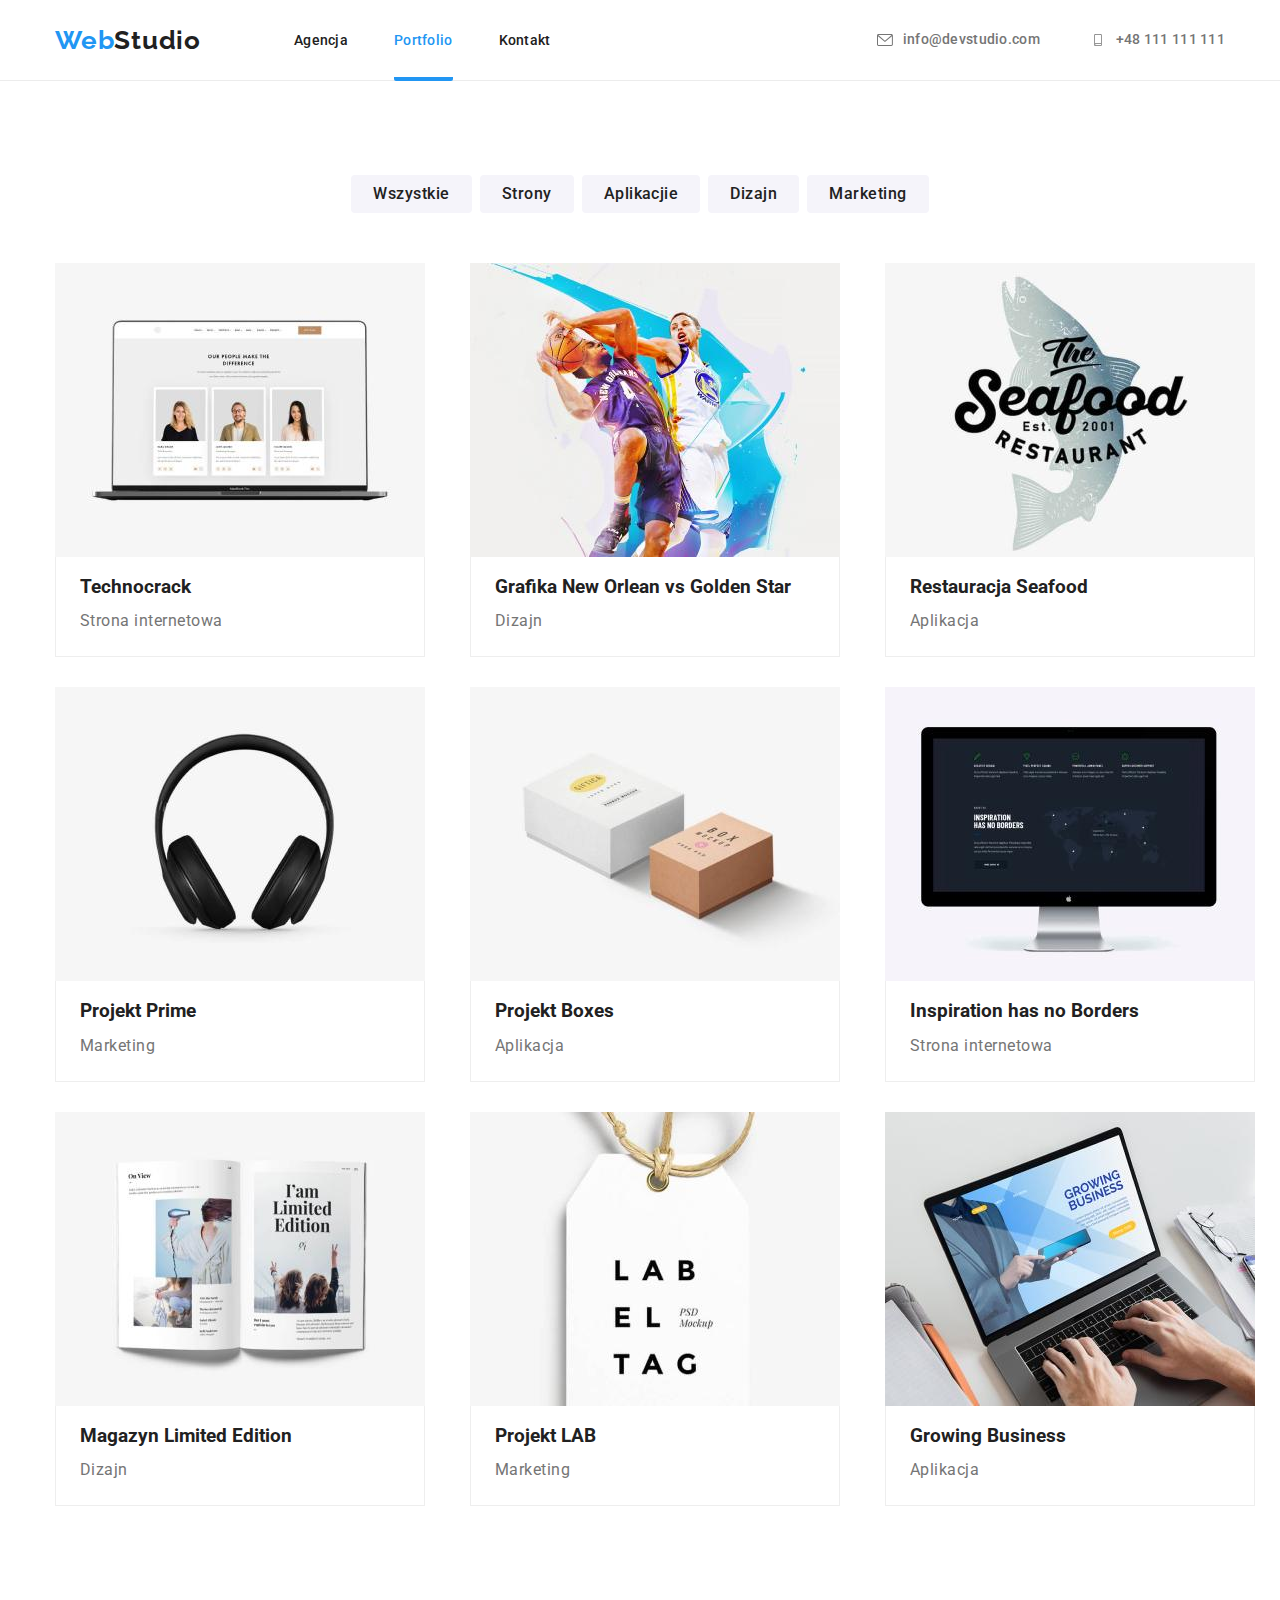
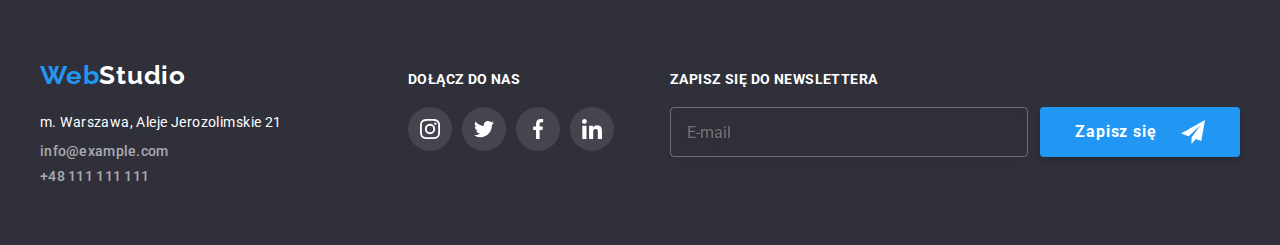
==== portfolio.html @ 6f12c28d "upload" ====
<!DOCTYPE html>
<html lang="pl">
  <head>
    <meta charset="UTF-8" />
    <meta http-equiv="X-UA-Compatible" content="IE=edge" />
    <meta name="viewport" content="width=device-width, initial-scale=1.0" />
    <link
      rel="stylesheet"
      href="https://cdnjs.cloudflare.com/ajax/libs/modern-normalize/1.0.0/modern-normalize.min.css"
    />
    <!-- <link rel="stylesheet" href="css/styles.css" /> -->
    <link rel="stylesheet" href="css/main.min.css" />
    <link rel="preconnect" href="https://fonts.googleapis.com" />
    <link rel="preconnect" href="https://fonts.gstatic.com" crossorigin />
    <link
      href="https://fonts.googleapis.com/css2?family=Raleway:wght@700&family=Roboto:wght@400;500;700;900&display=swap"
      rel="stylesheet"
    />

    <title>Porfolio</title>
  </head>
  <body>
    <header class="body-header">
      <div class="container">
        <nav class="menu-nav">
          <a class="blue-logo logo" href="index.html"
            >Web<span class="black-logo logo">Studio</span></a
          >
          <ul class="menu-nav__list list list">
            <li class="menu-nav__list-item">
              <a class="menu-nav__list-link" href="index.html">Agencja</a>
            </li>
            <li class="menu-nav__list-item">
              <a
                class="menu-nav__list-link menu-nav__list-link--active"
                href="portfolio.html"
                >Portfolio</a
              >
            </li>
            <li class="menu-nav__list-item">
              <a class="menu-nav__list-link" href="#">Kontakt</a>
            </li>
          </ul>
        </nav>
        <ul class="menu-nav__contact-list list">
          <li>
            <a
              class="menu-nav__contact-list-element"
              href="mailto:info@devstudio.com"
            >
              <svg class="menu-nav__contact-list-icon" width="16" height="12">
                <use href="./images/icons.svg#icon-envelope"></use>
              </svg>
              info@devstudio.com</a
            >
          </li>
          <li>
            <a class="menu-nav__contact-list-element" href="tel:+48111111111"
              ><svg class="menu-nav__contact-list-icon" width="16" height="12">
                <use href="./images/icons.svg#icon-smartphone"></use></svg
              >+48 111 111 111</a
            >
          </li>
        </ul>
      </div>
    </header>
    <main>
      <section class="portfolio-nav section">
        <div class="container">
          <ul class="portfolio-nav__list list">
            <li class="portfolio-nav__list-item">
              <button class="portfolio-nav__list-button" type="button">
                Wszystkie
              </button>
            </li>
            <li class="portfolio-nav__list-item">
              <button class="portfolio-nav__list-button" type="button">
                Strony
              </button>
            </li>
            <li class="portfolio-nav__list-item">
              <button class="portfolio-nav__list-button" type="button">
                Aplikacjie
              </button>
            </li>
            <li class="portfolio-nav__list-item">
              <button class="portfolio-nav__list-button" type="button">
                Dizajn
              </button>
            </li>
            <li class="portfolio-nav__list-item">
              <button class="portfolio-nav__list-button" type="button">
                Marketing
              </button>
            </li>
          </ul>
        </div>
      </section>
      <div class="container">
        <section class="portfolio-job section">
          <ul class="portfolio-job-list list">
            <li class="portfolio-job-list__item">
              <figure>
                <div class="portfolio-job-overlay-box">
                  <img
                    class="portfolio-job-list__img"
                    src="images/technocrack.jpg"
                    alt="strona internetowa"
                    width="370"
                    height="294"
                  />
                  <div class="portfolio-job-overlay">
                    <p class="portfolio-job-overlay-description">
                      Technocrack jest popularną platformą wykorzystywaną do
                      rozpowszechniania koronawirusa. Firmy wykorzystują tę
                      platformę do celów szpiegowskich i ataków na
                      niezabezpieczone serwery konkurencji
                    </p>
                  </div>
                </div>
                <figcaption class="portfolio-job-img-description">
                  <h3 class="portfolio-job-list__header">Technocrack</h3>
                  <p class="portfolio-job-list__description">
                    Strona internetowa
                  </p>
                </figcaption>
              </figure>
            </li>
            <li class="portfolio-job-list__item">
              <figure>
                <div class="portfolio-job-overlay-box">
                  <img
                    class="portfolio-job-list__img"
                    src="images/nba.jpg"
                    alt="grafika koszykarzy"
                    width="370"
                    height="294"
                  />
                  <div class="portfolio-job-overlay">
                    <p class="portfolio-job-overlay-description">
                      Technocrack jest popularną platformą wykorzystywaną do
                      rozpowszechniania koronawirusa. Firmy wykorzystują tę
                      platformę do celów szpiegowskich i ataków na
                      niezabezpieczone serwery konkurencji
                    </p>
                  </div>
                </div>
                <figcaption class="portfolio-job-img-description">
                  <h3 class="portfolio-job-list__header">
                    Grafika New Orlean vs Golden Star
                  </h3>
                  <p class="portfolio-job-list__description">Dizajn</p>
                </figcaption>
              </figure>
            </li>
            <li class="portfolio-job-list__item">
              <figure>
                <div class="portfolio-job-overlay-box">
                  <img
                    class="portfolio-job-list__img"
                    src="images/seafood.jpg"
                    alt="logo restauracji"
                    width="370"
                    height="294"
                  />
                  <div class="portfolio-job-overlay">
                    <p class="portfolio-job-overlay-description">
                      Technocrack jest popularną platformą wykorzystywaną do
                      rozpowszechniania koronawirusa. Firmy wykorzystują tę
                      platformę do celów szpiegowskich i ataków na
                      niezabezpieczone serwery konkurencji
                    </p>
                  </div>
                </div>
                <figcaption class="portfolio-job-img-description">
                  <h3 class="portfolio-job-list__header">
                    Restauracja Seafood
                  </h3>
                  <p class="portfolio-job-list__description">Aplikacja</p>
                </figcaption>
              </figure>
            </li>
            <li class="portfolio-job-list__item">
              <figure>
                <div class="portfolio-job-overlay-box">
                  <img
                    class="portfolio-job-list__img"
                    src="images/headphones.jpg"
                    alt="zdjęcie słuchawek"
                    width="370"
                    height="294"
                  />
                  <div class="portfolio-job-overlay">
                    <p class="portfolio-job-overlay-description">
                      Technocrack jest popularną platformą wykorzystywaną do
                      rozpowszechniania koronawirusa. Firmy wykorzystują tę
                      platformę do celów szpiegowskich i ataków na
                      niezabezpieczone serwery konkurencji
                    </p>
                  </div>
                </div>
                <figcaption class="portfolio-job-img-description">
                  <h3 class="portfolio-job-list__header">Projekt Prime</h3>
                  <p class="portfolio-job-list__description">Marketing</p>
                </figcaption>
              </figure>
            </li>
            <li class="portfolio-job-list__item">
              <figure>
                <div class="portfolio-job-overlay-box">
                  <img
                    class="portfolio-job-list__img"
                    src="images/boxes.jpg"
                    alt="logo aplikacji z pudełkami"
                    width="370"
                    height="294"
                  />
                  <div class="portfolio-job-overlay">
                    <p class="portfolio-job-overlay-description">
                      LTechnocrack jest popularną platformą wykorzystywaną do
                      rozpowszechniania koronawirusa. Firmy wykorzystują tę
                      platformę do celów szpiegowskich i ataków na
                      niezabezpieczone serwery konkurencji
                    </p>
                  </div>
                </div>
                <figcaption class="portfolio-job-img-description">
                  <h3 class="portfolio-job-list__header">Projekt Boxes</h3>
                  <p class="portfolio-job-list__description">Aplikacja</p>
                </figcaption>
              </figure>
            </li>
            <li class="portfolio-job-list__item">
              <figure>
                <div class="portfolio-job-overlay-box">
                  <img
                    class="portfolio-job-list__img"
                    src="images/website.jpg"
                    alt="komputer ze stroną internetową"
                    width="370"
                    height="294"
                  />
                  <div class="portfolio-job-overlay">
                    <p class="portfolio-job-overlay-description">
                      Technocrack jest popularną platformą wykorzystywaną do
                      rozpowszechniania koronawirusa. Firmy wykorzystują tę
                      platformę do celów szpiegowskich i ataków na
                      niezabezpieczone serwery konkurencji
                    </p>
                  </div>
                </div>
                <figcaption class="portfolio-job-img-description">
                  <h3 class="portfolio-job-list__header">
                    Inspiration has no Borders
                  </h3>
                  <p class="portfolio-job-list__description">
                    Strona internetowa
                  </p>
                </figcaption>
              </figure>
            </li>
            <li class="portfolio-job-list__item">
              <figure>
                <div class="portfolio-job-overlay-box">
                  <img
                    class="portfolio-job-list__img"
                    src="images/mag.jpg"
                    alt="zdjęcie gazety"
                    width="370"
                    height="294"
                  />
                  <div class="portfolio-job-overlay">
                    <p class="portfolio-job-overlay-description">
                      Technocrack jest popularną platformą wykorzystywaną do
                      rozpowszechniania koronawirusa. Firmy wykorzystują tę
                      platformę do celów szpiegowskich i ataków na
                      niezabezpieczone serwery konkurencji
                    </p>
                  </div>
                </div>
                <figcaption class="portfolio-job-img-description">
                  <h3 class="portfolio-job-list__header">
                    Magazyn Limited Edition
                  </h3>
                  <p class="portfolio-job-list__description">Dizajn</p>
                </figcaption>
              </figure>
            </li>
            <li class="portfolio-job-list__item">
              <figure>
                <div class="portfolio-job-overlay-box">
                  <img
                    class="portfolio-job-list__img"
                    src="images/label.jpg"
                    alt="zdjęcie etykiety"
                    width="370"
                    height="294"
                  />
                  <div class="portfolio-job-overlay">
                    <p class="portfolio-job-overlay-description">
                      Technocrack jest popularną platformą wykorzystywaną do
                      rozpowszechniania koronawirusa. Firmy wykorzystują tę
                      platformę do celów szpiegowskich i ataków na
                      niezabezpieczone serwery konkurencji
                    </p>
                  </div>
                </div>
                <figcaption class="portfolio-job-img-description">
                  <h3 class="portfolio-job-list__header">Projekt LAB</h3>
                  <p class="portfolio-job-list__description">Marketing</p>
                </figcaption>
              </figure>
            </li>
            <li class="portfolio-job-list__item">
              <figure>
                <div class="portfolio-job-overlay-box">
                  <img
                    class="portfolio-job-list__img"
                    src="images/app.jpg"
                    alt="aplikacja na laptopie"
                    width="370"
                    height="294"
                  />
                  <div class="portfolio-job-overlay">
                    <p class="portfolio-job-overlay-description">
                      Technocrack jest popularną platformą wykorzystywaną do
                      rozpowszechniania koronawirusa. Firmy wykorzystują tę
                      platformę do celów szpiegowskich i ataków na
                      niezabezpieczone serwery konkurencji
                    </p>
                  </div>
                </div>
                <figcaption class="portfolio-job-img-description">
                  <h3 class="portfolio-job-list__header">Growing Business</h3>
                  <p class="portfolio-job-list__description">Aplikacja</p>
                </figcaption>
              </figure>
            </li>
          </ul>
        </section>
      </div>
    </main>
    <footer class="footer">
      <div class="container footer-container">
        <div>
          <a href="index.html" class="blue-logo logo"
            >Web<span class="white-logo logo">Studio</span></a
          >
          <address class="address">
            <ul class="footer__contact-list list">
              <li>
                <a
                  class="footer__contact-list-map"
                  href="https://goo.gl/maps/WqrFuWdvJxAAETZ1A"
                  target="_blank"
                  >m. Warszawa, Aleje Jerozolimskie 21</a
                >
              </li>
              <li>
                <a
                  class="footer__contact-list-element"
                  href="mailto:info@example.com"
                  >info@example.com</a
                >
              </li>
              <li>
                <a class="footer__contact-list-element" href="tel:+48111111111"
                  >+48 111 111 111</a
                >
              </li>
            </ul>
          </address>
        </div>
        <div class="footer__socials">
          <h3 class="footer__socials-header">dołącz do nas</h3>
          <ul class="footer__socials-list list">
            <li class="footer__socials-list-element">
              <svg width="20" height="20">
                <use href="./images/icons.svg#icon-instagram-2"></use>
              </svg>
            </li>
            <li class="footer__socials-list-element">
              <svg width="20" height="20">
                <use href="./images/icons.svg#icon-twitter-1"></use>
              </svg>
            </li>
            <li class="footer__socials-list-element">
              <svg width="20" height="20">
                <use href="./images/icons.svg#icon-facebook-1"></use>
              </svg>
            </li>
            <li class="footer__socials-list-element">
              <svg width="20" height="20">
                <use href="./images/icons.svg#icon-linkedin-1"></use>
              </svg>
            </li>
          </ul>
        </div>
        <div class="newsletter">
          <h3 class="footer__socials-header">zapisz się do newslettera</h3>
          <form class="newsletter__form">
            <label>
              <input
                class="newsletter__form-email"
                name="email"
                type="email"
                placeholder="E-mail"
              />
            </label>
            <button class="submit-btn newsletter-btn" type="submit">
              <span>Zapisz się</span>
              <svg width="24" height="24">
                <use href="./images/icons.svg#icon-paperplane"></use>
              </svg>
            </button>
          </form>
        </div>
      </div>
    </footer>
    <script src="./js/modal.js"></script>
  </body>
</html>
---- css/styles.css ----
* {
  padding-inline-start: 0;
  margin-block-start: 0;
  margin-block-end: 0;
  margin-inline-start: 0;
  margin-inline-end: 0;
}
:root {
  --secondary-font: "Raleway", sans-serif;
  --main-font: "Roboto", sans-serif;
  --text-color: #212121;
  --white: #fff;
  --light-blue-color: #2196f3;
  --secondary-color: #757575;
  --alt-white: #f5f4fa;
}
body {
  font-family: var(--main-font);
  color: var(--text-color);
}
h1,
h2,
h3,
h4,
button,
form,
label,
input {
  margin: 0;
  padding: 0;
}
ul {
  margin-block-end: 0;
  margin-block-start: 0;
}

.section {
  padding: 94px 0;
}
.container {
  width: 1200px;
  margin: 0 auto;
  padding: 0 15px;
}

/* HEADER */

.body-header {
  background-color: var(--white);
  border-bottom: 1px solid #ececec;
}
.body-header > .container {
  display: flex;
  justify-content: space-between;
}
.logo {
  font-family: var(--secondary-font);
  font-weight: 700;
  font-size: 26px;
  line-height: 1.19;
  letter-spacing: 0.03em;
  text-decoration: none;
  padding: 24px 0 25px 0;
}
.blue-logo {
  color: var(--light-blue-color);
}
.black-logo {
  color: var(--text-color);
}
.menu-nav,
.nav-list,
.nav-contact-list {
  display: flex;
  padding-inline-start: 0px;
}

.nav-list {
  padding: 32px 0;
  margin-left: 93px;
}
.nav-list__link {
  font-weight: 500;
  font-size: 14px;
  line-height: 1.14;
  letter-spacing: 0.02em;
  text-decoration: none;
  color: var(--text-color);
  transition-property: color;
  transition-duration: 250ms;
  transition-timing-function: cubic-bezier(0.4, 0, 0.2, 1);
}
.nav-list__item:nth-child(2) {
  margin-right: 46px;
  margin-left: 46px;
}
.nav-list--active {
  color: var(--light-blue-color);
  position: relative;
}
.nav-list--active:after {
  content: "";
  position: absolute;
  border-bottom: 4px solid var(--light-blue-color);
  border-radius: 2px;
  display: block;
  width: 100%;
  padding-bottom: 28px;
}

.link-phone-mail {
  font-style: normal;
  font-weight: 500;
  font-size: 14px;
  line-height: 1.14;
  letter-spacing: 0.02em;
  color: var(--secondary-color);
  text-decoration: none;
  display: flex;
  align-items: center;
  transition-property: color;
  transition-duration: 250ms;
  transition-timing-function: cubic-bezier(0.4, 0, 0.2, 1);
}
.nav-contact-list {
  padding: 32px 0;
  gap: 50px;
}

.nav-link:hover,
.nav-link:focus,
.nav-link:active,
.link-phone-mail:hover,
.link-phone-mail:focus {
  color: var(--light-blue-color);
}
.contact-icon {
  fill: currentColor;
  margin-right: 10px;
}
/* HEADER END */

/* HERO */

.hero-bg {
  background: #2f303a;
}
.hero-bg__img {
  background-image: linear-gradient(
      rgba(47, 48, 58, 0.4),
      rgba(47, 48, 58, 0.4)
    ),
    url("../images/hero.jpg");
  width: 1600px;
  background-size: cover;
  padding: 0;
}
.hero-bg .container {
  display: flex;
  flex-direction: column;
  justify-content: center;
  align-items: center;
  padding-bottom: 200px;
  padding-top: 200px;
  gap: 30px;
}
.hero-bg__title {
  font-style: normal;
  font-weight: 900;
  font-size: 44px;
  line-height: 1.36;
  text-align: center;
  letter-spacing: 0.06em;
  text-transform: uppercase;
  color: var(--white);
}
.order-button {
  background: var(--light-blue-color);
  box-shadow: 0px 4px 4px rgba(0, 0, 0, 0.15);
  border-radius: 4px;
  font-weight: 700;
  font-size: 16px;
  line-height: 1.875;
  text-align: center;
  letter-spacing: 0.06em;
  color: var(--white);
  cursor: pointer;
  border: 0cm;
  padding: 10px 0;
  width: 200px;
  transition-property: background-color, color;
  transition-duration: 250ms;
  transition-timing-function: cubic-bezier(0.4, 0, 0.2, 1);
}
.order-button:active,
.order-button:hover,
.order-button:focus {
  background: var(--white);
  color: var(--light-blue-color);
}
.list {
  list-style-type: none;
}
/* SOLUTIONS */

.solutions {
  padding-bottom: 0;
}
.solutions-list {
  display: flex;
  gap: 30px;
}
.solutions-list__item,
.list-item {
  color: var(--text-color);
}
.solutions-list__header {
  font-weight: 700;
  font-size: 14px;
  line-height: 1.143;
  letter-spacing: 0.03em;
  text-transform: uppercase;
}
.solutions-list__element {
  color: var(--secondary-color);
  font-size: 14px;
  line-height: 1.71;
  letter-spacing: 0.03em;
  margin-top: 10px;
  margin-bottom: 0px;
}

.solutions-icon {
  background-color: var(--alt-white);
  border-radius: 4px;
  width: 270px;
  height: 120px;
  padding: 25px 100px;
  margin-bottom: 30px;
}

/* OUR JOB */

/* HEADERS H2 */
.our-job-header,
.team-header,
.clients-header {
  font-size: 36px;
  line-height: 1.16;
  text-align: center;
  letter-spacing: 0.03em;
  color: var(--text-color);
}
/* END HEADERS H2 */

.our-job-description-box {
  position: relative;
  display: flex;
  justify-content: center;
}
.our-job-description-box > .our-job-description {
  position: absolute;
  bottom: 0px;

  font-family: "Roboto";
  font-style: normal;
  font-weight: 700;
  font-size: 14px;
  line-height: 1.14;
  text-align: center;
  letter-spacing: 0.03em;
  text-transform: uppercase;
  background: rgba(47, 48, 58, 0.8);
  color: var(--white);
  padding: 27px 0;
  width: 100%;
}
.our-job .container {
  background-color: var(--white);
  display: flex;
  flex-direction: column;
}
.our-job-list {
  display: flex;
  justify-content: space-between;
  margin-top: 50px;
}

/* END OUR JOB */

/* TEAM */

.team.section {
  background: var(--alt-white);
}
.team .container {
  display: flex;
  justify-content: space-between;
  flex-direction: column;
}
.team-list {
  display: flex;
  gap: 30px;
}
.team-list img {
  display: block;
}
.team-header {
  margin-bottom: 50px;
}
.team-img-shadow {
  background: var(--white);
  box-shadow: 0px 1px 3px rgba(0, 0, 0, 0.12), 0px 1px 1px rgba(0, 0, 0, 0.14),
    0px 2px 1px rgba(0, 0, 0, 0.2);
  border-radius: 0px 0px 4px 4px;
}
.team-list__worker {
  font-weight: 500;
  font-style: normal;
  font-size: 16px;
  line-height: 1.18;
  letter-spacing: 0.03em;
  color: var(--text-color);
  margin: 30px 0 10px;
  text-align: center;
}
.team-list__description {
  font-size: 16px;
  line-height: 1.18;
  letter-spacing: 0.03em;
  color: var(--secondary-color);
  text-align: center;
  padding-bottom: 16px;
  display: flex;
  justify-content: center;
}
.team-icon-list {
  display: flex;
  gap: 10px;
  justify-content: space-around;
  padding-bottom: 30px;
  padding-left: 32px;
  padding-right: 32px;
}
.team-icon-list__element {
  display: flex;
  align-items: center;
  justify-content: center;
  width: 44px;
  height: 44px;
  cursor: pointer;
  border-radius: 50%;
  fill: #afb1b8;
  transition-property: background-color, fill;
  transition-duration: 250ms;
  transition-timing-function: cubic-bezier(0.4, 0, 0.2, 1);
}
.team-icon-list__element:hover,
.team-icon-list__element:focus {
  background-color: var(--light-blue-color);
  fill: #fff;
}

/* END TEAM */

/* CLIENTS */

.clients-icon-list {
  display: flex;
  justify-content: space-between;
  gap: 30px;
  margin-top: 50px;
}
.clients-icon-list__element {
  display: flex;
  align-items: center;
  justify-content: center;
  padding: 17.71px 32px 14.25px 32px;
  border: 1px solid #afb1b8;
  border-radius: 4px;
  text-decoration: none;
  fill: #afb1b8;
  cursor: pointer;
  transition-property: border-color, fill;
  transition-duration: 250ms;
  transition-timing-function: cubic-bezier(0.4, 0, 0.2, 1);
}

.clients-icon-list__element:hover,
.clients-icon-list__element:focus {
  border-color: var(--light-blue-color);
  fill: var(--light-blue-color);
}

/* END CLIENTS */

/* FOOOTER */
.footer-container {
  display: flex;
  justify-content: space-between;
}
.footer-socials {
  margin-left: 70px;
}
.footer-header {
  font-weight: 700;
  font-size: 14px;
  line-height: 1.143;
  letter-spacing: 0.03em;
  text-transform: uppercase;
  color: var(--white);
  margin-bottom: 20px;
}
.footer-socials-list {
  display: flex;
  justify-content: space-around;
  gap: 10px;
}
.footer-socials-list__element {
  display: flex;
  align-items: center;
  justify-content: center;
  width: 44px;
  height: 44px;
  cursor: pointer;
  border-radius: 50%;
  fill: #fff;
  background-color: rgba(255, 255, 255, 0.1);
  transition-property: background-color;
  transition-duration: 250ms;
  transition-timing-function: cubic-bezier(0.4, 0, 0.2, 1);
}

.footer-socials-list__element:hover {
  background-color: var(--light-blue-color);
}
.footer {
  background: #2f303a;
}
.footer-container.container {
  padding: 60px 0 60px;
  display: flex;
  align-items: baseline;
}
.white-logo {
  color: var(--white);
}
.address li:last-child {
  margin-bottom: 0;
}
.address li {
  margin-bottom: 9px;
}
.footer-list {
  margin-top: 20px;
}
.footer-list .link-phone-mail {
  color: rgba(255, 255, 255, 0.6);
}
.link-map {
  font-style: normal;
  font-size: 14px;
  line-height: 1.71;
  letter-spacing: 0.03em;
  color: var(--white);
  text-decoration: none;
  transition-property: color;
  transition-duration: 250ms;
  transition-timing-function: cubic-bezier(0.4, 0, 0.2, 1);
}
.link-map:hover,
.link-map:focus,
.link-phone-mail:hover,
.link-phone-mail:focus {
  color: var(--light-blue-color);
}

.newsletter-form {
  display: flex;
  align-items: center;
  justify-content: center;
  gap: 12px;
}

.newsletter-form__email {
  width: 358px;
  height: 50px;
  padding-left: 16px;
  color: rgba(255, 255, 255, 0.6);
  background-color: transparent;
  border: 1px solid rgba(255, 255, 255, 0.3);
  filter: drop-shadow(0px 4px 4px rgba(0, 0, 0, 0.15));
  border-radius: 4px;
}

.submit-btn {
  width: 200px;
  height: 50px;
  color: var(--white);
  background: var(--light-blue-color);
  box-shadow: 0px 4px 4px rgba(0, 0, 0, 0.15);
  border-radius: 4px;
  border: none;
  cursor: pointer;
  padding-top: 10px;
  padding-bottom: 10px;
  text-align: center;
  letter-spacing: 0.06em;
  font-weight: 700;
  font-size: 16px;
  line-height: 1.88;
}
.newsletter-btn {
  display: flex;
  align-items: center;
  justify-content: center;
  gap: 24px;
}
/* END FOOTER */

/* BACKDROP */

.backdrop {
  position: fixed;
  left: 0;
  top: 0;
  width: 100%;
  height: 100%;
  background-color: rgba(0, 0, 0, 0.2);
  opacity: 1;
  transition: opacity 250ms cubic-bezier(0.4, 0, 0.2, 1);
  visibility: visible;
}

.modal {
  position: absolute;
  left: 50%;
  top: 50%;
  background-color: var(--white);
  width: 528px;
  height: 581px;
  transform: translate(-50%, -50%);
  transition-property: transform visibility;
  transition-duration: 1000ms;
  transition-timing-function: ease;
}

.close-btn {
  position: absolute;
  right: 8px;
  top: 8px;
  width: 30px;
  height: 30px;
  padding: 0;
  border: 1px solid rgba(0, 0, 0, 0.1);
  border-radius: 50%;
  cursor: pointer;
  background-color: var(--white);
}

.is-hidden {
  opacity: 0;
  pointer-events: none;
  visibility: hidden;
}

.backdrop.is-hidden .modal {
  transform: translate(-50%, -50%) scale(0.5);
}

/* END BACKDROP */

/* MODAL ORDER FORM */

.order-form-header {
  padding-top: 40px;
  font-style: normal;
  font-weight: 700;
  font-size: 20px;
  line-height: 1.15;
  text-align: center;
  letter-spacing: 0.03em;
  color: var(--text-color);
}
.order-form {
  display: flex;
  flex-direction: column;
  justify-content: center;
  margin-top: 12px;
}

.order-form__label {
  display: flex;
  position: relative;
  flex-direction: column;
  padding-left: 40px;
  padding-right: 40px;
  margin-bottom: 10px;
  font-style: normal;
  font-weight: 400;
  font-size: 12px;
  line-height: 1.16;
  letter-spacing: 0.01em;
  color: var(--secondary-color);
  transition-property: color, border-color, fill;
  transition-duration: 250ms;
  transition-timing-function: cubic-bezier(0.4, 0, 0.2, 1);
}
.order-form__input {
  margin-top: 4px;
  border: 1px solid rgba(33, 33, 33, 0.2);
  border-radius: 4px;
  width: 448px;
  height: 40px;
  padding-left: 42px;
  transition-property: border-color, outline;
  transition-duration: 250ms;
  transition-timing-function: cubic-bezier(0.4, 0, 0.2, 1);
}
.order-form__label:focus-within {
  color: var(--light-blue-color);
  border-color: var(--light-blue-color);
  outline: var(--light-blue-color);
  fill: var(--light-blue-color);
}
.order-form__input:focus-within {
  border-color: var(--light-blue-color);
  outline: var(--light-blue-color);
}

.order-form__icon {
  position: absolute;
  top: 32px;
  left: 52px;
}
.order-form__textarea {
  height: 120px;
  resize: none;
  padding: 12px 16px;
}
.order-form__input.order-form__textarea::placeholder {
  color: rgba(117, 117, 117, 0.5);
}
.order-form-btn {
  margin: 30px 164px;
  transition-property: background-color, color;
  transition-duration: 250ms;
  transition-timing-function: cubic-bezier(0.4, 0, 0.2, 1);
}
.order-form-btn:active,
.order-form-btn:hover,
.order-form-btn:focus {
  color: var(--light-blue-color);
  background: var(--white);
}
.order-form-check {
  position: relative;
  margin-top: 10px;
  text-align: center;
  font-size: 14px;
  line-height: 1.71;
  letter-spacing: 0.03em;
  color: var(--secondary-color);
}

/* CUSTOM CHECKBOX */
.order-form__checkbox,
.order-form-checkbox-border {
  position: absolute;
  cursor: pointer;
  top: 50%;
  left: 9%;
  transform: translateX(-9%);
  transform: translatey(-50%);
  width: 16px;
  height: 15px;
}
.order-form__checkbox {
  opacity: 0;
}

.order-form-checkbox-border {
  box-sizing: border-box;
  border: 1.5px solid black;
  border-radius: 2px;
  display: flex;
  justify-content: center;
  align-items: center;
  cursor: pointer;
  transition-duration: 250ms;
  transition-timing-function: cubic-bezier(0.4, 0, 0.2, 1);
  fill: var(--white);
}
.order-form__checkbox:checked + span {
  fill: var(--white);
  background-color: var(--light-blue-color);
  border: 1px solid var(--light-blue-color);
  border-radius: 2px;
  outline: var(--light-blue-color);
}

.order-form-check a {
  color: var(--light-blue-color);
}
/* MODAL ORDER FORM END*/

/* Portfolio styles */
/* PORTFOLIO NAVIGATION */
.portfolio-nav.section {
  padding-bottom: 0;
}
.portfolio-nav.container {
  display: flex;
  flex-direction: column;
  justify-content: center;
}
.portfolio-nav-list {
  display: flex;
  justify-content: center;
  margin-bottom: 50px;
  gap: 8px;
}
.portfolio-nav-list__item {
  font-style: normal;
  font-weight: 500;
  font-size: 16px;
  line-height: 1.62;
  text-align: center;
  letter-spacing: 0.03em;
}
.portfolio-nav-list__button {
  background: var(--alt-white);
  cursor: pointer;
  font-weight: 500;
  font-size: 16px;
  line-height: 1.62;
  text-align: center;
  letter-spacing: 0.03em;
  color: var(--text-color);
  border: none;
  border-radius: 4px;
  padding: 6px 22px;
  transition-property: background-color, color, box-shadow;
  transition-duration: 250ms;
  transition-timing-function: cubic-bezier(0.4, 0, 0.2, 1);
}
.portfolio-nav-list__button:hover,
.portfolio-nav-list__button:focus {
  background: var(--light-blue-color);
  color: var(--white);
  box-shadow: 0px 3px 1px rgba(0, 0, 0, 0.1), 0px 1px 2px rgba(0, 0, 0, 0.08),
    0px 2px 2px rgba(0, 0, 0, 0.12);
  border-radius: 4px;
}

/* END NAVIGATION */

/* JOB SECTION */
.portfolio-job.section {
  padding-top: 0;
  width: 1200px; /* BEZ WIDTH SYPIE SIĘ SIATKA */
}
.portfolio-job-list {
  display: flex;
  flex-direction: row;
  justify-content: space-between;
  align-items: center;
  flex-wrap: wrap;
  gap: 30px;
}

.portfolio-job-list figure {
  transition-property: box-shadow, cursor;
  transition-duration: 250ms;
  transition-timing-function: cubic-bezier(0.4, 0, 0.2, 1);
}

.portfolio-job-list figure:hover {
  box-shadow: 0px 1px 1px rgba(0, 0, 0, 0.12), 0px 4px 4px rgba(0, 0, 0, 0.06),
    1px 4px 6px rgba(0, 0, 0, 0.16);
  cursor: pointer;
}

.portfolio-job-overlay-box {
  position: relative;
  overflow: hidden;
}
.portfolio-job-overlay-box img {
  vertical-align: middle;
}

.portfolio-job-overlay {
  position: absolute;
  top: 0;
  left: 0;
  width: 100%;
  height: 100%;
  display: flex;
  align-items: center;
  background-color: rgba(33, 150, 243, 0.9);
  transform: translateY(100%);
  transition-property: transform;
  transition-duration: 250ms;
  transition-timing-function: ease;
}

.portfolio-job-list__item:hover .portfolio-job-overlay {
  transform: translateY(0);
}

.portfolio-job-overlay-description {
  font-family: "Roboto";
  color: var(--white);
  font-size: 18px;
  line-height: 1.6;
  margin-left: 24px;
  margin-right: 24px;
}
.portfolio-job-img-description {
  border: 1px solid #eeeeee;
  border-top: 0px;
  box-sizing: border-box;
}

.portfolio-job-list__header,
.portfolio-job-list__item {
  box-sizing: border-box;
  background: var(--white);
}
.portfolio-job-list__header {
  font-weight: 700;
  font-size: 18px;
  line-height: 2;
  letter-spacing: 0.06em;
  color: var(--text-color);

  padding: 20px 24px 0px 24px;
}
.portfolio-job-list__description {
  font-size: 16px;
  line-height: 1.87;
  letter-spacing: 0.03em;
  color: var(--secondary-color);

  padding: 0 24px 20px 24px;
  margin-top: 4px;
}

.portfolio-job .portfolio-job-list__img {
  display: block;
}

/* END JOB SECTION */
---- css/main.min.css ----
*{-webkit-padding-start:0;padding-inline-start:0;-webkit-margin-before:0;margin-block-start:0;-webkit-margin-after:0;margin-block-end:0;-webkit-margin-start:0;margin-inline-start:0;-webkit-margin-end:0;margin-inline-end:0}body{font-family:"Roboto",sans-serif;color:#212121}h1,h2,h3,h4,button,form,label,input{margin:0;padding:0}.section{padding:94px 0}.container{width:1200px;margin:0 auto;padding:0 15px}.list{list-style-type:none}.clients__header,.team__header,.our-job__header{font-size:36px;line-height:1.16;text-align:center;letter-spacing:.03em;color:var(--text-color)}.body-header{background-color:#fff;border-bottom:1px solid #ececec}.body-header>.container{display:-webkit-box;display:-ms-flexbox;display:flex;-webkit-box-pack:justify;-ms-flex-pack:justify;justify-content:space-between}.logo{display:-webkit-box;display:-ms-flexbox;display:flex;-webkit-box-align:center;-ms-flex-align:center;align-items:center;font-family:"Raleway",sans-serif;font-weight:700;font-size:26px;line-height:1.19;letter-spacing:.03em;text-decoration:none}.blue-logo{color:#2196f3}.black-logo{color:#212121}.menu-nav,.menu-nav__list,.menu-nav__contact-list{display:-webkit-box;display:-ms-flexbox;display:flex;-webkit-box-pack:justify;-ms-flex-pack:justify;justify-content:space-between;-webkit-box-align:center;-ms-flex-align:center;align-items:center}.menu-nav__list{margin-left:93px}.menu-nav__list-link{font-weight:500;font-size:14px;line-height:1.14;letter-spacing:.02em;text-decoration:none;color:#212121;-webkit-transition-property:color;transition-property:color;-webkit-transition-duration:250ms;transition-duration:250ms;-webkit-transition-timing-function:cubic-bezier(0.4, 0, 0.2, 1);transition-timing-function:cubic-bezier(0.4, 0, 0.2, 1)}.menu-nav__list-link--active{color:#2196f3;position:relative}.menu-nav__list-link--active:after{content:"";position:absolute;border-bottom:4px solid #2196f3;border-radius:2px;display:block;width:100%;padding-bottom:28px}.menu-nav__list-item:nth-child(2){margin-right:46px;margin-left:46px}.menu-nav__list-link:hover,.menu-nav__list-link:focus,.menu-nav__list-link:after{color:#2196f3}.menu-nav__contact-list{padding:32px 0;gap:50px}.menu-nav__contact-list-element{font-style:normal;font-weight:500;font-size:14px;line-height:1.14;letter-spacing:.02em;color:#757575;text-decoration:none;display:-webkit-box;display:-ms-flexbox;display:flex;-webkit-box-align:center;-ms-flex-align:center;align-items:center;-webkit-transition-property:color;transition-property:color;-webkit-transition-duration:250ms;transition-duration:250ms;-webkit-transition-timing-function:cubic-bezier(0.4, 0, 0.2, 1);transition-timing-function:cubic-bezier(0.4, 0, 0.2, 1)}.menu-nav__contact-list-element:hover,.menu-nav__contact-list-element:focus{color:#2196f3}.menu-nav__contact-list-icon{fill:currentColor;margin-right:10px}.hero-bg{background:#2f303a}.hero-bg__img{background-image:-webkit-gradient(linear, left top, left bottom, from(rgba(47, 48, 58, 0.4)), to(rgba(47, 48, 58, 0.4))),url("../images/hero.jpg");background-image:linear-gradient(rgba(47, 48, 58, 0.4), rgba(47, 48, 58, 0.4)),url("../images/hero.jpg");width:1600px;background-size:cover;padding:0}.hero-bg .container{display:-webkit-box;display:-ms-flexbox;display:flex;-webkit-box-orient:vertical;-webkit-box-direction:normal;-ms-flex-direction:column;flex-direction:column;-webkit-box-pack:center;-ms-flex-pack:center;justify-content:center;-webkit-box-align:center;-ms-flex-align:center;align-items:center;padding-bottom:200px;padding-top:200px;gap:30px}.hero-bg__title{font-style:normal;font-weight:900;font-size:44px;line-height:1.36;text-align:center;letter-spacing:.06em;text-transform:uppercase;color:#fff}.order-button{background:#2196f3;-webkit-box-shadow:0px 4px 4px rgba(0,0,0,.15);box-shadow:0px 4px 4px rgba(0,0,0,.15);border-radius:4px;font-weight:700;font-size:16px;line-height:1.875;text-align:center;letter-spacing:.06em;color:#fff;cursor:pointer;border:0cm;padding:10px 0;width:200px;-webkit-transition-property:background-color,color;transition-property:background-color,color;-webkit-transition-duration:250ms;transition-duration:250ms;-webkit-transition-timing-function:cubic-bezier(0.4, 0, 0.2, 1);transition-timing-function:cubic-bezier(0.4, 0, 0.2, 1)}.order-button:active,.order-button:hover,.order-button:focus{background:#fff;color:#2196f3}.solutions{padding-bottom:0}.solutions__icon{display:-webkit-box;display:-ms-flexbox;display:flex;-webkit-box-align:center;-ms-flex-align:center;align-items:center;-webkit-box-pack:center;-ms-flex-pack:center;justify-content:center;background-color:#f5f4fa;border-radius:4px;width:270px;height:120px;margin-bottom:30px}.solutions__list{display:-webkit-box;display:-ms-flexbox;display:flex;gap:30px}.solutions__list-header{color:#212121;font-weight:700;font-size:14px;line-height:1.143;letter-spacing:.03em;text-transform:uppercase}.solutions__list-element{color:#757575;font-size:14px;line-height:1.71;letter-spacing:.03em;margin-top:10px;margin-bottom:0px}.our-job-description-box{position:relative;display:-webkit-box;display:-ms-flexbox;display:flex;-webkit-box-pack:center;-ms-flex-pack:center;justify-content:center}.our-job-description-box>.our-job-description{position:absolute;bottom:0px;font-family:"Roboto";font-style:normal;font-weight:700;font-size:14px;line-height:1.14;text-align:center;letter-spacing:.03em;text-transform:uppercase;background:rgba(47,48,58,.8);color:#fff;padding:27px 0;width:100%}.our-job .container{background-color:#fff;display:-webkit-box;display:-ms-flexbox;display:flex;-webkit-box-orient:vertical;-webkit-box-direction:normal;-ms-flex-direction:column;flex-direction:column}.our-job__list{display:-webkit-box;display:-ms-flexbox;display:flex;-webkit-box-pack:justify;-ms-flex-pack:justify;justify-content:space-between;margin-top:50px}.team.section{background:#f5f4fa}.team.container{display:-webkit-box;display:-ms-flexbox;display:flex;-webkit-box-pack:justify;-ms-flex-pack:justify;justify-content:space-between;-webkit-box-orient:vertical;-webkit-box-direction:normal;-ms-flex-direction:column;flex-direction:column}.team__header{margin-bottom:50px}.team__list{display:-webkit-box;display:-ms-flexbox;display:flex;gap:30px}.team__list-worker{font-weight:500;font-style:normal;font-size:16px;line-height:1.18;letter-spacing:.03em;color:#212121;margin:30px 0 10px;text-align:center}.teamimg{display:block}.team__list-description{font-size:16px;line-height:1.18;letter-spacing:.03em;color:#757575;text-align:center;padding-bottom:16px;display:-webkit-box;display:-ms-flexbox;display:flex;-webkit-box-pack:center;-ms-flex-pack:center;justify-content:center}.team__icon-list{display:-webkit-box;display:-ms-flexbox;display:flex;gap:10px;-ms-flex-pack:distribute;justify-content:space-around;padding-bottom:30px;padding-left:32px;padding-right:32px}.team__icon-list-element{display:-webkit-box;display:-ms-flexbox;display:flex;-webkit-box-align:center;-ms-flex-align:center;align-items:center;-webkit-box-pack:center;-ms-flex-pack:center;justify-content:center;width:44px;height:44px;cursor:pointer;border-radius:50%;fill:#afb1b8;-webkit-transition-property:background-color,fill;transition-property:background-color,fill;-webkit-transition-duration:250ms;transition-duration:250ms;-webkit-transition-timing-function:cubic-bezier(0.4, 0, 0.2, 1);transition-timing-function:cubic-bezier(0.4, 0, 0.2, 1)}.team__icon-list-element:hover,.team__icon-list-element:focus{background-color:#2196f3;fill:#fff}.team-img-shadow{background:#fff;-webkit-box-shadow:0px 1px 3px rgba(0,0,0,.12),0px 1px 1px rgba(0,0,0,.14),0px 2px 1px rgba(0,0,0,.2);box-shadow:0px 1px 3px rgba(0,0,0,.12),0px 1px 1px rgba(0,0,0,.14),0px 2px 1px rgba(0,0,0,.2);border-radius:0px 0px 4px 4px}.clients__icon-list{display:-webkit-box;display:-ms-flexbox;display:flex;-webkit-box-pack:justify;-ms-flex-pack:justify;justify-content:space-between;gap:30px;margin-top:50px}.clients__icon-list-element{display:-webkit-box;display:-ms-flexbox;display:flex;-webkit-box-align:center;-ms-flex-align:center;align-items:center;-webkit-box-pack:center;-ms-flex-pack:center;justify-content:center;padding:17.71px 32px 14.25px 32px;border:1px solid #afb1b8;border-radius:4px;text-decoration:none;fill:#afb1b8;cursor:pointer;-webkit-transition-property:border-color,fill;transition-property:border-color,fill;-webkit-transition-duration:250ms;transition-duration:250ms;-webkit-transition-timing-function:cubic-bezier(0.4, 0, 0.2, 1);transition-timing-function:cubic-bezier(0.4, 0, 0.2, 1)}.clients__icon-list-element:hover,.clients__icon-list-element:focus{border-color:#2196f3;fill:#2196f3}.footer-container{display:-webkit-box;display:-ms-flexbox;display:flex;-webkit-box-pack:justify;-ms-flex-pack:justify;justify-content:space-between}.footer-container.container{padding:60px 0 60px;display:-webkit-box;display:-ms-flexbox;display:flex;-webkit-box-align:baseline;-ms-flex-align:baseline;align-items:baseline}.footer{background:#2f303a}.footer__contact-list{margin-top:20px}.footer__contact-list-map{font-style:normal;font-size:14px;line-height:1.71;letter-spacing:.03em;color:#fff;text-decoration:none;-webkit-transition-property:color;transition-property:color;-webkit-transition-duration:250ms;transition-duration:250ms;-webkit-transition-timing-function:cubic-bezier(0.4, 0, 0.2, 1);transition-timing-function:cubic-bezier(0.4, 0, 0.2, 1)}.footer__contact-list-map:hover,.footer__contact-list-map:focus{color:#2196f3}.footer__contact-list .footer__contact-list-element{color:rgba(255,255,255,.6)}.footer__socials{margin-left:70px}.footer__socials-header{font-weight:700;font-size:14px;line-height:1.143;letter-spacing:.03em;text-transform:uppercase;color:#fff;margin-bottom:20px}.footer__socials-list{display:-webkit-box;display:-ms-flexbox;display:flex;-ms-flex-pack:distribute;justify-content:space-around;gap:10px}.footer__socials-list-element{display:-webkit-box;display:-ms-flexbox;display:flex;-webkit-box-align:center;-ms-flex-align:center;align-items:center;-webkit-box-pack:center;-ms-flex-pack:center;justify-content:center;width:44px;height:44px;cursor:pointer;border-radius:50%;fill:#fff;background-color:rgba(255,255,255,.1);-webkit-transition-property:background-color;transition-property:background-color;-webkit-transition-duration:250ms;transition-duration:250ms;-webkit-transition-timing-function:cubic-bezier(0.4, 0, 0.2, 1);transition-timing-function:cubic-bezier(0.4, 0, 0.2, 1)}.footer__socials-list-element:hover{background-color:#2196f3}.white-logo{color:#fff}.address li{margin-bottom:9px}.address li:last-child{margin-bottom:0}.footer__contact-list-element{font-style:normal;font-weight:500;font-size:14px;line-height:1.14;letter-spacing:.02em;color:#757575;text-decoration:none;display:-webkit-box;display:-ms-flexbox;display:flex;-webkit-box-align:center;-ms-flex-align:center;align-items:center;-webkit-transition-property:color;transition-property:color;-webkit-transition-duration:250ms;transition-duration:250ms;-webkit-transition-timing-function:cubic-bezier(0.4, 0, 0.2, 1);transition-timing-function:cubic-bezier(0.4, 0, 0.2, 1)}.footer__contact-list-element:hover,.footer__contact-list-element:focus{color:#2196f3}.newsletter__form{display:-webkit-box;display:-ms-flexbox;display:flex;-webkit-box-align:center;-ms-flex-align:center;align-items:center;-webkit-box-pack:center;-ms-flex-pack:center;justify-content:center;gap:12px}.newsletter__form-email{width:358px;height:50px;padding-left:16px;color:rgba(255,255,255,.6);background-color:rgba(0,0,0,0);border:1px solid rgba(255,255,255,.3);-webkit-filter:drop-shadow(0px 4px 4px rgba(0, 0, 0, 0.15));filter:drop-shadow(0px 4px 4px rgba(0, 0, 0, 0.15));border-radius:4px}.submit-btn{width:200px;height:50px;color:#fff;background:#2196f3;-webkit-box-shadow:0px 4px 4px rgba(0,0,0,.15);box-shadow:0px 4px 4px rgba(0,0,0,.15);border-radius:4px;border:none;cursor:pointer;padding-top:10px;padding-bottom:10px;text-align:center;letter-spacing:.06em;font-weight:700;font-size:16px;line-height:1.88}.newsletter-btn{display:-webkit-box;display:-ms-flexbox;display:flex;-webkit-box-align:center;-ms-flex-align:center;align-items:center;-webkit-box-pack:center;-ms-flex-pack:center;justify-content:center;gap:24px}.backdrop{position:fixed;left:0;top:0;width:100%;height:100%;background-color:rgba(0,0,0,.2);opacity:1;-webkit-transition:opacity 250ms cubic-bezier(0.4, 0, 0.2, 1);transition:opacity 250ms cubic-bezier(0.4, 0, 0.2, 1);visibility:visible}.modal{position:absolute;left:50%;top:50%;background-color:#fff;width:528px;height:581px;-webkit-transform:translate(-50%, -50%);transform:translate(-50%, -50%);-webkit-transition-property:-webkit-transform visibility;transition-property:-webkit-transform visibility;transition-property:transform visibility;transition-property:transform visibility, -webkit-transform visibility;-webkit-transition-duration:1000ms;transition-duration:1000ms;-webkit-transition-timing-function:ease;transition-timing-function:ease}.close-btn{position:absolute;right:8px;top:8px;width:30px;height:30px;padding:0;border:1px solid rgba(0,0,0,.1);border-radius:50%;cursor:pointer;background-color:#fff}.is-hidden{opacity:0;pointer-events:none;visibility:hidden}.backdrop.is-hidden.modal{-webkit-transform:translate(-50%, -50%) scale(0.5);transform:translate(-50%, -50%) scale(0.5)}.order-form{display:-webkit-box;display:-ms-flexbox;display:flex;-webkit-box-orient:vertical;-webkit-box-direction:normal;-ms-flex-direction:column;flex-direction:column;-webkit-box-pack:center;-ms-flex-pack:center;justify-content:center}.order-form__header{padding-top:40px;padding-bottom:12px;font-style:normal;font-weight:700;font-size:20px;line-height:1.15;text-align:center;letter-spacing:.03em;color:#212121}.order-form__label{display:-webkit-box;display:-ms-flexbox;display:flex;position:relative;-webkit-box-orient:vertical;-webkit-box-direction:normal;-ms-flex-direction:column;flex-direction:column;padding-left:40px;padding-right:40px;margin-bottom:10px;font-style:normal;font-weight:400;font-size:12px;line-height:1.16;letter-spacing:.01em;color:#757575;-webkit-transition-property:color,border-color,fill;transition-property:color,border-color,fill;-webkit-transition-duration:250ms;transition-duration:250ms;-webkit-transition-timing-function:cubic-bezier(0.4, 0, 0.2, 1);transition-timing-function:cubic-bezier(0.4, 0, 0.2, 1)}.order-form__label-input{margin-top:4px;border:1px solid rgba(33,33,33,.2);border-radius:4px;width:448px;height:40px;padding-left:42px;-webkit-transition-property:border-color,outline;transition-property:border-color,outline;-webkit-transition-duration:250ms;transition-duration:250ms;-webkit-transition-timing-function:cubic-bezier(0.4, 0, 0.2, 1);transition-timing-function:cubic-bezier(0.4, 0, 0.2, 1)}.order-form__label-input:focus-within{border-color:#2196f3;outline:#2196f3}.order-form__label:focus-within{color:#2196f3;border-color:#2196f3;outline:#2196f3;fill:#2196f3}.order-form__icon{position:absolute;top:32px;left:52px}.order-form__textarea{height:120px;resize:none;padding:12px 16px}.order-form__checkbox{opacity:0}.order-form__checkbox:checked+span{fill:#fff;background-color:#2196f3;border:1px solid #2196f3;border-radius:2px;outline:#2196f3}.order-form__input.order-form__textarea::-webkit-input-placeholder{color:rgba(117,117,117,.5)}.order-form__input.order-form__textarea::-moz-placeholder{color:rgba(117,117,117,.5)}.order-form__input.order-form__textarea:-ms-input-placeholder{color:rgba(117,117,117,.5)}.order-form__input.order-form__textarea::-ms-input-placeholder{color:rgba(117,117,117,.5)}.order-form__input.order-form__textarea::placeholder{color:rgba(117,117,117,.5)}.order-form-btn{margin:30px 164px;-webkit-transition-property:background-color,color;transition-property:background-color,color;-webkit-transition-duration:250ms;transition-duration:250ms;-webkit-transition-timing-function:cubic-bezier(0.4, 0, 0.2, 1);transition-timing-function:cubic-bezier(0.4, 0, 0.2, 1)}.order-form-btn:active,.order-form-btn:hover,.order-form-btn:focus{color:#2196f3;background:#fff}.order-form-check{position:relative;margin-top:10px;text-align:center;font-size:14px;line-height:1.71;letter-spacing:.03em;color:#757575}.order-form__checkbox,.order-form-checkbox-border{position:absolute;cursor:pointer;top:50%;left:9%;-webkit-transform:translateX(-9%);transform:translateX(-9%);-webkit-transform:translatey(-50%);transform:translatey(-50%);width:16px;height:15px}.order-form .order-form-checkbox-border{-webkit-box-sizing:border-box;box-sizing:border-box;border:1.5px solid #000;border-radius:2px;display:-webkit-box;display:-ms-flexbox;display:flex;-webkit-box-pack:center;-ms-flex-pack:center;justify-content:center;-webkit-box-align:center;-ms-flex-align:center;align-items:center;cursor:pointer;-webkit-transition-duration:250ms;transition-duration:250ms;-webkit-transition-timing-function:cubic-bezier(0.4, 0, 0.2, 1);transition-timing-function:cubic-bezier(0.4, 0, 0.2, 1);fill:var(--white)}.order-form .order-form-check a{color:#2196f3}.portfolio-nav.section{padding-bottom:0}.portfolio-nav.container{display:-webkit-box;display:-ms-flexbox;display:flex;-webkit-box-orient:vertical;-webkit-box-direction:normal;-ms-flex-direction:column;flex-direction:column;-webkit-box-pack:center;-ms-flex-pack:center;justify-content:center}.portfolio-nav__list{display:-webkit-box;display:-ms-flexbox;display:flex;-webkit-box-pack:center;-ms-flex-pack:center;justify-content:center;margin-bottom:50px;gap:8px}.portfolio-nav__list-item{font-style:normal;font-weight:500;font-size:16px;line-height:1.62;text-align:center;letter-spacing:.03em}.portfolio-nav__list-button{background:#f5f4fa;cursor:pointer;font-weight:500;font-size:16px;line-height:1.62;text-align:center;letter-spacing:.03em;color:#212121;border:none;border-radius:4px;padding:6px 22px;-webkit-transition-property:background-color,color,-webkit-box-shadow;transition-property:background-color,color,-webkit-box-shadow;transition-property:background-color,color,box-shadow;transition-property:background-color,color,box-shadow,-webkit-box-shadow;-webkit-transition-duration:250ms;transition-duration:250ms;-webkit-transition-timing-function:cubic-bezier(0.4, 0, 0.2, 1);transition-timing-function:cubic-bezier(0.4, 0, 0.2, 1)}.portfolio-nav__list-button:hover,.portfolio-nav__list-button:focus{background:#2196f3;color:#fff;-webkit-box-shadow:0px 3px 1px rgba(0,0,0,.1),0px 1px 2px rgba(0,0,0,.08),0px 2px 2px rgba(0,0,0,.12);box-shadow:0px 3px 1px rgba(0,0,0,.1),0px 1px 2px rgba(0,0,0,.08),0px 2px 2px rgba(0,0,0,.12);border-radius:4px}.portfolio-job.section{padding-top:0;width:1200px}.portfolio-job-list{display:-webkit-box;display:-ms-flexbox;display:flex;-webkit-box-orient:horizontal;-webkit-box-direction:normal;-ms-flex-direction:row;flex-direction:row;-webkit-box-pack:justify;-ms-flex-pack:justify;justify-content:space-between;-webkit-box-align:center;-ms-flex-align:center;align-items:center;-ms-flex-wrap:wrap;flex-wrap:wrap;gap:30px}.portfolio-job-listfigure{-webkit-transition-property:cursor,-webkit-box-shadow;transition-property:cursor,-webkit-box-shadow;transition-property:box-shadow,cursor;transition-property:box-shadow,cursor,-webkit-box-shadow;-webkit-transition-duration:250ms;transition-duration:250ms;-webkit-transition-timing-function:cubic-bezier(0.4, 0, 0.2, 1);transition-timing-function:cubic-bezier(0.4, 0, 0.2, 1)}.portfolio-job-listfigure:hover{-webkit-box-shadow:0px 1px 1px rgba(0,0,0,.12),0px 4px 4px rgba(0,0,0,.06),1px 4px 6px rgba(0,0,0,.16);box-shadow:0px 1px 1px rgba(0,0,0,.12),0px 4px 4px rgba(0,0,0,.06),1px 4px 6px rgba(0,0,0,.16);cursor:pointer}.portfolio-job-list__header{padding:20px 24px 4px 24px}.portfolio-job-overlay-box{position:relative;overflow:hidden}.portfolio-job-overlay-boximg{vertical-align:middle}.portfolio-job-overlay{position:absolute;top:0;left:0;width:100%;height:100%;display:-webkit-box;display:-ms-flexbox;display:flex;-webkit-box-align:center;-ms-flex-align:center;align-items:center;background-color:rgba(33,150,243,.9);-webkit-transform:translateY(100%);transform:translateY(100%);-webkit-transition-property:-webkit-transform;transition-property:-webkit-transform;transition-property:transform;transition-property:transform, -webkit-transform;-webkit-transition-duration:250ms;transition-duration:250ms;-webkit-transition-timing-function:ease;transition-timing-function:ease}.portfolio-job-list__item:hover .portfolio-job-overlay{-webkit-transform:translateY(0);transform:translateY(0)}.portfolio-job-overlay-description{font-family:"Roboto",sans-serif;color:#fff;font-size:18px;line-height:1.6;margin-left:24px;margin-right:24px}.portfolio-job-img-description{border:1px solid #eee;border-top:0px;-webkit-box-sizing:border-box;box-sizing:border-box}.portfolio-job-list__header,.portfolio-job-list__item{-webkit-box-sizing:border-box;box-sizing:border-box;background:#fff}.portfolio-job-list__description{font-size:16px;line-height:1.87;letter-spacing:.03em;color:#757575;padding:0 24px 20px 24px;margin-top:4px}.portfolio-job .portfolio-job-list__img{display:block}@media screen and (max-width: 480px){.menu-nav__list{display:none}.menu-nav__list__contact-list{display:none}}@media screen and (min-width: 768px){.menu-toggle{display:none}}.menu-toggle{outline:none;background:none;border:none}.menu-toggle:hover{background-color:rgba(0,0,0,.1)}.menu-toggle{position:absolute;top:16px;right:16px;color:#fff}.mobile-menu{position:fixed;top:0;left:0;width:100vw;height:100vh;z-index:999;-webkit-transform:translateX(100%);transform:translateX(100%);-webkit-transition:-webkit-transform 250ms ease-in-out;transition:-webkit-transform 250ms ease-in-out;transition:transform 250ms ease-in-out;transition:transform 250ms ease-in-out, -webkit-transform 250ms ease-in-out;background-color:#fff}.mobile-menu.is-open{-webkit-transform:translateX(0);transform:translateX(0)}.mobile-menu__icon{cursor:pointer;-webkit-transition-property:fill;transition-property:fill;ransition-duration:250ms;-webkit-transition-timing-function:cubic-bezier(0.4, 0, 0.2, 1);transition-timing-function:cubic-bezier(0.4, 0, 0.2, 1)}.mobile-menu__icon:hover{fill:#2196f3;cursor:pointer;-webkit-box-shadow:0;box-shadow:0}.mobile-menu__container{height:100vh;padding-top:48px;padding-left:40px}.mobile-menu__list{display:-webkit-box;display:-ms-flexbox;display:flex;-webkit-box-orient:vertical;-webkit-box-direction:normal;-ms-flex-direction:column;flex-direction:column;-webkit-box-pack:justify;-ms-flex-pack:justify;justify-content:space-between;gap:32px}.mobile-menu__list-link{font-weight:500;font-size:40px;line-height:1.17;letter-spacing:.02em;color:#212121;text-decoration:none}.mobile-menu__list-link:active{color:#2196f3}.mobile-menu__list-item{gap:32px}.mobile-menu__container-contact-list{display:-webkit-box;display:-ms-flexbox;display:flex;-webkit-box-orient:vertical;-webkit-box-direction:normal;-ms-flex-direction:column;flex-direction:column;-webkit-box-pack:justify;-ms-flex-pack:justify;justify-content:space-between;margin-top:302px;gap:32px}.mobile-menu__container-contact-list-phone{font-weight:500;font-size:34px;line-height:1.17;letter-spacing:.02em;color:#2196f3;text-decoration:none}.mobile-menu__container-contact-list-mail{font-weight:500;font-size:24px;line-height:1.16;letter-spacing:.02em;color:#757575;text-decoration:none}.mobile-menu__container-social-list{margin-top:64px;padding-right:83px;display:-webkit-box;display:-ms-flexbox;display:flex;-webkit-box-pack:justify;-ms-flex-pack:justify;justify-content:space-between}/*# sourceMappingURL=main.min.css.map */
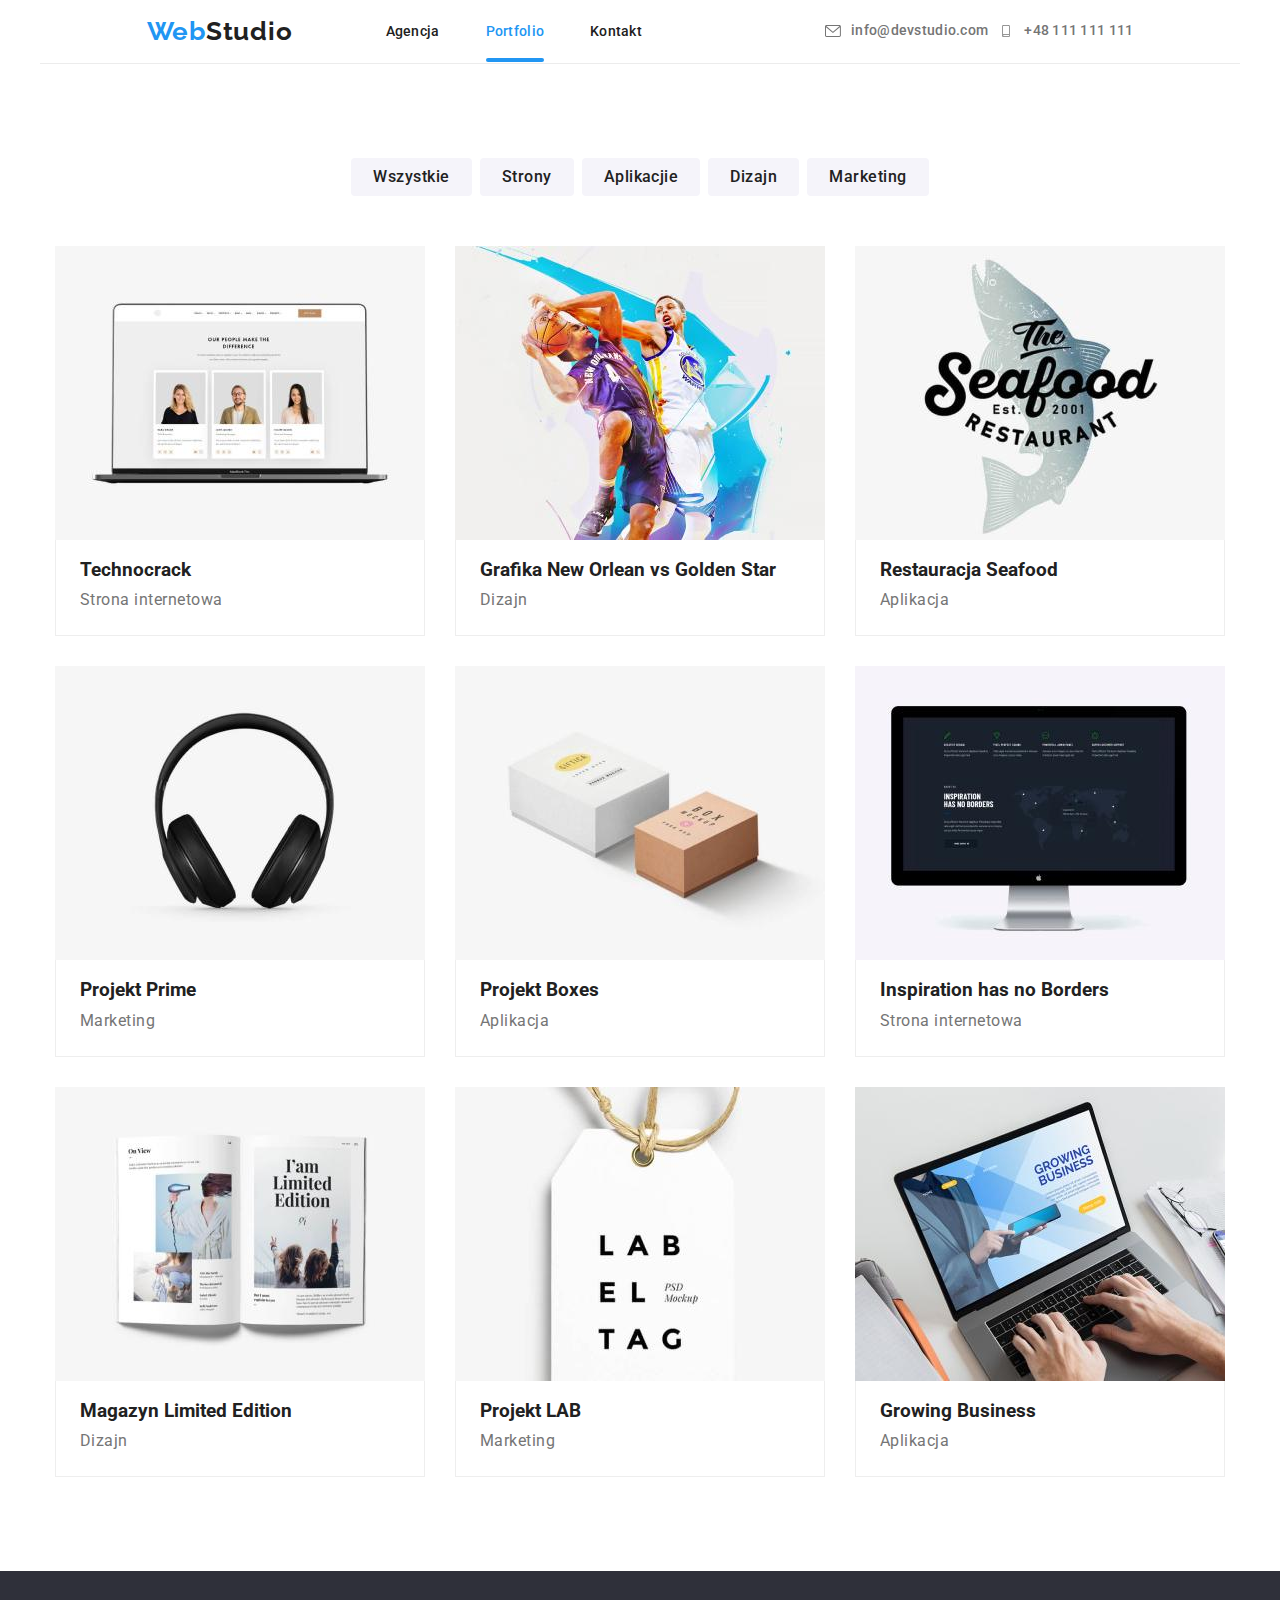
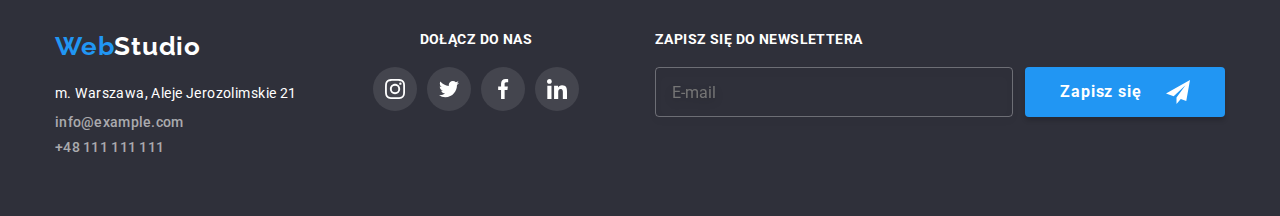
==== commit 83204a3d: "portfolio.html responsive" ====
--- a/portfolio.html
+++ b/portfolio.html
@@ -8,7 +8,6 @@
       rel="stylesheet"
       href="https://cdnjs.cloudflare.com/ajax/libs/modern-normalize/1.0.0/modern-normalize.min.css"
     />
-    <!-- <link rel="stylesheet" href="css/styles.css" /> -->
     <link rel="stylesheet" href="css/main.min.css" />
     <link rel="preconnect" href="https://fonts.googleapis.com" />
     <link rel="preconnect" href="https://fonts.gstatic.com" crossorigin />
@@ -16,17 +15,16 @@
       href="https://fonts.googleapis.com/css2?family=Raleway:wght@700&family=Roboto:wght@400;500;700;900&display=swap"
       rel="stylesheet"
     />
-
     <title>Porfolio</title>
   </head>
   <body>
     <header class="body-header">
-      <div class="container">
+      <div class="header__container container">
         <nav class="menu-nav">
           <a class="blue-logo logo" href="index.html"
             >Web<span class="black-logo logo">Studio</span></a
           >
-          <ul class="menu-nav__list list list">
+          <ul class="menu-nav__list list">
             <li class="menu-nav__list-item">
               <a class="menu-nav__list-link" href="index.html">Agencja</a>
             </li>
@@ -62,6 +60,17 @@
             >
           </li>
         </ul>
+
+        <button
+          type="button"
+          class="menu-toggle js-open-menu"
+          aria-expanded="false"
+          aria-controls="mobile-menu"
+        >
+          <svg class="mobile-menu__icon" width="40" height="40">
+            <use href="./images/icons.svg#icon-hamburger-menu"></use>
+          </svg>
+        </button>
       </div>
     </header>
     <main>
@@ -98,122 +107,142 @@
       </section>
       <div class="container">
         <section class="portfolio-job section">
-          <ul class="portfolio-job-list list">
-            <li class="portfolio-job-list__item">
-              <figure>
-                <div class="portfolio-job-overlay-box">
-                  <img
-                    class="portfolio-job-list__img"
-                    src="images/technocrack.jpg"
+          <ul class="portfolio-job__list list">
+            <li class="portfolio-job__list-item">
+              <figure>
+                <div class="portfolio-job-overlay-box">
+                  <img
+                    class="portfolio-job__list-img"
+                    src="images/technocrack@1200.jpg"
+                    srcset="
+                      images/technocrack@1200.jpg 270w,
+                      images/technocrack@768.jpg  354w,
+                      images/technocrack@480.jpg  450w
+                    "
+                    sizes="(min-width:1200px) 270px, (min-width:768px)354px, 450px, 100vw"
                     alt="strona internetowa"
-                    width="370"
-                    height="294"
-                  />
-                  <div class="portfolio-job-overlay">
-                    <p class="portfolio-job-overlay-description">
-                      Technocrack jest popularną platformą wykorzystywaną do
-                      rozpowszechniania koronawirusa. Firmy wykorzystują tę
-                      platformę do celów szpiegowskich i ataków na
-                      niezabezpieczone serwery konkurencji
-                    </p>
-                  </div>
-                </div>
-                <figcaption class="portfolio-job-img-description">
-                  <h3 class="portfolio-job-list__header">Technocrack</h3>
-                  <p class="portfolio-job-list__description">
+                  />
+                  <div class="portfolio-job-overlay">
+                    <p class="portfolio-job-overlay-description">
+                      Technocrack jest popularną platformą wykorzystywaną do
+                      rozpowszechniania koronawirusa. Firmy wykorzystują tę
+                      platformę do celów szpiegowskich i ataków na
+                      niezabezpieczone serwery konkurencji
+                    </p>
+                  </div>
+                </div>
+                <figcaption class="portfolio-job-img-description">
+                  <h3 class="portfolio-job__list-header">Technocrack</h3>
+                  <p class="portfolio-job__list-description">
                     Strona internetowa
                   </p>
                 </figcaption>
               </figure>
             </li>
-            <li class="portfolio-job-list__item">
-              <figure>
-                <div class="portfolio-job-overlay-box">
-                  <img
-                    class="portfolio-job-list__img"
-                    src="images/nba.jpg"
+            <li class="portfolio-job__list-item">
+              <figure>
+                <div class="portfolio-job-overlay-box">
+                  <img
+                    class="portfolio-job__list-img"
+                    src="images/nba@1200.jpg"
+                    srcset="
+                      images/nba@1200.jpg 270w,
+                      images/nba@768.jpg  354w,
+                      images/nba@480.jpg  450w
+                    "
+                    sizes="(min-width:1200px) 270px, (min-width:768px)354px, 450px, 100vw"
                     alt="grafika koszykarzy"
-                    width="370"
-                    height="294"
-                  />
-                  <div class="portfolio-job-overlay">
-                    <p class="portfolio-job-overlay-description">
-                      Technocrack jest popularną platformą wykorzystywaną do
-                      rozpowszechniania koronawirusa. Firmy wykorzystują tę
-                      platformę do celów szpiegowskich i ataków na
-                      niezabezpieczone serwery konkurencji
-                    </p>
-                  </div>
-                </div>
-                <figcaption class="portfolio-job-img-description">
-                  <h3 class="portfolio-job-list__header">
+                  />
+                  <div class="portfolio-job-overlay">
+                    <p class="portfolio-job-overlay-description">
+                      Technocrack jest popularną platformą wykorzystywaną do
+                      rozpowszechniania koronawirusa. Firmy wykorzystują tę
+                      platformę do celów szpiegowskich i ataków na
+                      niezabezpieczone serwery konkurencji
+                    </p>
+                  </div>
+                </div>
+                <figcaption class="portfolio-job-img-description">
+                  <h3 class="portfolio-job__list-header">
                     Grafika New Orlean vs Golden Star
                   </h3>
-                  <p class="portfolio-job-list__description">Dizajn</p>
-                </figcaption>
-              </figure>
-            </li>
-            <li class="portfolio-job-list__item">
-              <figure>
-                <div class="portfolio-job-overlay-box">
-                  <img
-                    class="portfolio-job-list__img"
-                    src="images/seafood.jpg"
+                  <p class="portfolio-job__list-description">Dizajn</p>
+                </figcaption>
+              </figure>
+            </li>
+            <li class="portfolio-job__list-item">
+              <figure>
+                <div class="portfolio-job-overlay-box">
+                  <img
+                    class="portfolio-job__list-img"
+                    src="images/seafood@1200.jpg"
+                    srcset="
+                      images/seafood@1200.jpg 270w,
+                      images/seafood@768.jpg  354w,
+                      images/seafood@480.jpg  450w
+                    "
+                    sizes="(min-width:1200px) 270px, (min-width:768px)354px, 450px, 100vw"
                     alt="logo restauracji"
-                    width="370"
-                    height="294"
-                  />
-                  <div class="portfolio-job-overlay">
-                    <p class="portfolio-job-overlay-description">
-                      Technocrack jest popularną platformą wykorzystywaną do
-                      rozpowszechniania koronawirusa. Firmy wykorzystują tę
-                      platformę do celów szpiegowskich i ataków na
-                      niezabezpieczone serwery konkurencji
-                    </p>
-                  </div>
-                </div>
-                <figcaption class="portfolio-job-img-description">
-                  <h3 class="portfolio-job-list__header">
+                  />
+                  <div class="portfolio-job-overlay">
+                    <p class="portfolio-job-overlay-description">
+                      Technocrack jest popularną platformą wykorzystywaną do
+                      rozpowszechniania koronawirusa. Firmy wykorzystują tę
+                      platformę do celów szpiegowskich i ataków na
+                      niezabezpieczone serwery konkurencji
+                    </p>
+                  </div>
+                </div>
+                <figcaption class="portfolio-job-img-description">
+                  <h3 class="portfolio-job__list-header">
                     Restauracja Seafood
                   </h3>
-                  <p class="portfolio-job-list__description">Aplikacja</p>
-                </figcaption>
-              </figure>
-            </li>
-            <li class="portfolio-job-list__item">
-              <figure>
-                <div class="portfolio-job-overlay-box">
-                  <img
-                    class="portfolio-job-list__img"
-                    src="images/headphones.jpg"
+                  <p class="portfolio-job__list-description">Aplikacja</p>
+                </figcaption>
+              </figure>
+            </li>
+            <li class="portfolio-job__list-item">
+              <figure>
+                <div class="portfolio-job-overlay-box">
+                  <img
+                    class="portfolio-job__list-img"
+                    src="images/headphones@1200.jpg"
+                    srcset="
+                      images/headphones@1200.jpg 270w,
+                      images/headphones@768.jpg  354w,
+                      images/headphones@480.jpg  450w
+                    "
+                    sizes="(min-width:1200px) 270px, (min-width:768px)354px, 450px, 100vw"
                     alt="zdjęcie słuchawek"
-                    width="370"
-                    height="294"
-                  />
-                  <div class="portfolio-job-overlay">
-                    <p class="portfolio-job-overlay-description">
-                      Technocrack jest popularną platformą wykorzystywaną do
-                      rozpowszechniania koronawirusa. Firmy wykorzystują tę
-                      platformę do celów szpiegowskich i ataków na
-                      niezabezpieczone serwery konkurencji
-                    </p>
-                  </div>
-                </div>
-                <figcaption class="portfolio-job-img-description">
-                  <h3 class="portfolio-job-list__header">Projekt Prime</h3>
-                  <p class="portfolio-job-list__description">Marketing</p>
-                </figcaption>
-              </figure>
-            </li>
-            <li class="portfolio-job-list__item">
-              <figure>
-                <div class="portfolio-job-overlay-box">
-                  <img
-                    class="portfolio-job-list__img"
-                    src="images/boxes.jpg"
+                  />
+                  <div class="portfolio-job-overlay">
+                    <p class="portfolio-job-overlay-description">
+                      Technocrack jest popularną platformą wykorzystywaną do
+                      rozpowszechniania koronawirusa. Firmy wykorzystują tę
+                      platformę do celów szpiegowskich i ataków na
+                      niezabezpieczone serwery konkurencji
+                    </p>
+                  </div>
+                </div>
+                <figcaption class="portfolio-job-img-description">
+                  <h3 class="portfolio-job__list-header">Projekt Prime</h3>
+                  <p class="portfolio-job__list-description">Marketing</p>
+                </figcaption>
+              </figure>
+            </li>
+            <li class="portfolio-job__list-item">
+              <figure>
+                <div class="portfolio-job-overlay-box">
+                  <img
+                    class="portfolio-job__list-img"
+                    src="images/boxes@1200.jpg"
+                    srcset="
+                      images/boxes@1200.jpg 270w,
+                      images/boxes@768.jpg  354w,
+                      images/boxes@480.jpg  450w
+                    "
+                    sizes="(min-width:1200px) 270px, (min-width:768px)354px, 450px, 100vw"
                     alt="logo aplikacji z pudełkami"
-                    width="370"
-                    height="294"
                   />
                   <div class="portfolio-job-overlay">
                     <p class="portfolio-job-overlay-description">
@@ -225,114 +254,131 @@
                   </div>
                 </div>
                 <figcaption class="portfolio-job-img-description">
-                  <h3 class="portfolio-job-list__header">Projekt Boxes</h3>
-                  <p class="portfolio-job-list__description">Aplikacja</p>
-                </figcaption>
-              </figure>
-            </li>
-            <li class="portfolio-job-list__item">
-              <figure>
-                <div class="portfolio-job-overlay-box">
-                  <img
-                    class="portfolio-job-list__img"
-                    src="images/website.jpg"
+                  <h3 class="portfolio-job__list-header">Projekt Boxes</h3>
+                  <p class="portfolio-job__list-description">Aplikacja</p>
+                </figcaption>
+              </figure>
+            </li>
+            <li class="portfolio-job__list-item">
+              <figure>
+                <div class="portfolio-job-overlay-box">
+                  <img
+                    class="portfolio-job__list-img"
+                    src="images/website@1200.jpg"
+                    srcset="
+                      images/website@1200.jpg 270w,
+                      images/website@768.jpg  354w,
+                      images/website@480.jpg  450w
+                    "
+                    sizes="(min-width:1200px) 270px, (min-width:768px)354px, 450px, 100vw"
                     alt="komputer ze stroną internetową"
-                    width="370"
-                    height="294"
-                  />
-                  <div class="portfolio-job-overlay">
-                    <p class="portfolio-job-overlay-description">
-                      Technocrack jest popularną platformą wykorzystywaną do
-                      rozpowszechniania koronawirusa. Firmy wykorzystują tę
-                      platformę do celów szpiegowskich i ataków na
-                      niezabezpieczone serwery konkurencji
-                    </p>
-                  </div>
-                </div>
-                <figcaption class="portfolio-job-img-description">
-                  <h3 class="portfolio-job-list__header">
+                  />
+                  <div class="portfolio-job-overlay">
+                    <p class="portfolio-job-overlay-description">
+                      Technocrack jest popularną platformą wykorzystywaną do
+                      rozpowszechniania koronawirusa. Firmy wykorzystują tę
+                      platformę do celów szpiegowskich i ataków na
+                      niezabezpieczone serwery konkurencji
+                    </p>
+                  </div>
+                </div>
+                <figcaption class="portfolio-job-img-description">
+                  <h3 class="portfolio-job__list-header">
                     Inspiration has no Borders
                   </h3>
-                  <p class="portfolio-job-list__description">
+                  <p class="portfolio-job__list-description">
                     Strona internetowa
                   </p>
                 </figcaption>
               </figure>
             </li>
-            <li class="portfolio-job-list__item">
-              <figure>
-                <div class="portfolio-job-overlay-box">
-                  <img
-                    class="portfolio-job-list__img"
-                    src="images/mag.jpg"
+            <li class="portfolio-job__list-item">
+              <figure>
+                <div class="portfolio-job-overlay-box">
+                  <img
+                    class="portfolio-job__list-img"
+                    src="images/mag@1200.jpg"
+                    srcset="
+                      images/mag@1200.jpg 270w,
+                      images/mag@768.jpg  354w,
+                      images/mag@480.jpg  450w
+                    "
+                    sizes="(min-width:1200px) 270px, (min-width:768px)354px, 450px, 100vw"
                     alt="zdjęcie gazety"
-                    width="370"
-                    height="294"
-                  />
-                  <div class="portfolio-job-overlay">
-                    <p class="portfolio-job-overlay-description">
-                      Technocrack jest popularną platformą wykorzystywaną do
-                      rozpowszechniania koronawirusa. Firmy wykorzystują tę
-                      platformę do celów szpiegowskich i ataków na
-                      niezabezpieczone serwery konkurencji
-                    </p>
-                  </div>
-                </div>
-                <figcaption class="portfolio-job-img-description">
-                  <h3 class="portfolio-job-list__header">
+                  />
+
+                  <div class="portfolio-job-overlay">
+                    <p class="portfolio-job-overlay-description">
+                      Technocrack jest popularną platformą wykorzystywaną do
+                      rozpowszechniania koronawirusa. Firmy wykorzystują tę
+                      platformę do celów szpiegowskich i ataków na
+                      niezabezpieczone serwery konkurencji
+                    </p>
+                  </div>
+                </div>
+                <figcaption class="portfolio-job-img-description">
+                  <h3 class="portfolio-job__list-header">
                     Magazyn Limited Edition
                   </h3>
-                  <p class="portfolio-job-list__description">Dizajn</p>
-                </figcaption>
-              </figure>
-            </li>
-            <li class="portfolio-job-list__item">
-              <figure>
-                <div class="portfolio-job-overlay-box">
-                  <img
-                    class="portfolio-job-list__img"
-                    src="images/label.jpg"
+                  <p class="portfolio-job__list-description">Dizajn</p>
+                </figcaption>
+              </figure>
+            </li>
+            <li class="portfolio-job__list-item">
+              <figure>
+                <div class="portfolio-job-overlay-box">
+                  <img
+                    class="portfolio-job__list-img"
+                    src="images/label@1200.jpg"
+                    srcset="
+                      images/label@1200.jpg 270w,
+                      images/label@768.jpg  354w,
+                      images/label@480.jpg  450w
+                    "
+                    sizes="(min-width:1200px) 270px, (min-width:768px)354px, 450px, 100vw"
                     alt="zdjęcie etykiety"
-                    width="370"
-                    height="294"
-                  />
-                  <div class="portfolio-job-overlay">
-                    <p class="portfolio-job-overlay-description">
-                      Technocrack jest popularną platformą wykorzystywaną do
-                      rozpowszechniania koronawirusa. Firmy wykorzystują tę
-                      platformę do celów szpiegowskich i ataków na
-                      niezabezpieczone serwery konkurencji
-                    </p>
-                  </div>
-                </div>
-                <figcaption class="portfolio-job-img-description">
-                  <h3 class="portfolio-job-list__header">Projekt LAB</h3>
-                  <p class="portfolio-job-list__description">Marketing</p>
-                </figcaption>
-              </figure>
-            </li>
-            <li class="portfolio-job-list__item">
-              <figure>
-                <div class="portfolio-job-overlay-box">
-                  <img
-                    class="portfolio-job-list__img"
-                    src="images/app.jpg"
+                  />
+                  <div class="portfolio-job-overlay">
+                    <p class="portfolio-job-overlay-description">
+                      Technocrack jest popularną platformą wykorzystywaną do
+                      rozpowszechniania koronawirusa. Firmy wykorzystują tę
+                      platformę do celów szpiegowskich i ataków na
+                      niezabezpieczone serwery konkurencji
+                    </p>
+                  </div>
+                </div>
+                <figcaption class="portfolio-job-img-description">
+                  <h3 class="portfolio-job__list-header">Projekt LAB</h3>
+                  <p class="portfolio-job__list-description">Marketing</p>
+                </figcaption>
+              </figure>
+            </li>
+            <li class="portfolio-job__list-item">
+              <figure>
+                <div class="portfolio-job-overlay-box">
+                  <img
+                    class="portfolio-job__list-img"
+                    src="images/app@1200.jpg"
+                    srcset="
+                      images/app@1200.jpg 270w,
+                      images/app@768.jpg  354w,
+                      images/app@480.jpg  450w
+                    "
+                    sizes="(min-width:1200px) 270px, (min-width:768px)354px, 450px, 100vw"
                     alt="aplikacja na laptopie"
-                    width="370"
-                    height="294"
-                  />
-                  <div class="portfolio-job-overlay">
-                    <p class="portfolio-job-overlay-description">
-                      Technocrack jest popularną platformą wykorzystywaną do
-                      rozpowszechniania koronawirusa. Firmy wykorzystują tę
-                      platformę do celów szpiegowskich i ataków na
-                      niezabezpieczone serwery konkurencji
-                    </p>
-                  </div>
-                </div>
-                <figcaption class="portfolio-job-img-description">
-                  <h3 class="portfolio-job-list__header">Growing Business</h3>
-                  <p class="portfolio-job-list__description">Aplikacja</p>
+                  />
+                  <div class="portfolio-job-overlay">
+                    <p class="portfolio-job-overlay-description">
+                      Technocrack jest popularną platformą wykorzystywaną do
+                      rozpowszechniania koronawirusa. Firmy wykorzystują tę
+                      platformę do celów szpiegowskich i ataków na
+                      niezabezpieczone serwery konkurencji
+                    </p>
+                  </div>
+                </div>
+                <figcaption class="portfolio-job-img-description">
+                  <h3 class="portfolio-job__list-header">Growing Business</h3>
+                  <p class="portfolio-job__list-description">Aplikacja</p>
                 </figcaption>
               </figure>
             </li>
@@ -342,7 +388,7 @@
     </main>
     <footer class="footer">
       <div class="container footer-container">
-        <div>
+        <div class="footer__contact">
           <a href="index.html" class="blue-logo logo"
             >Web<span class="white-logo logo">Studio</span></a
           >
@@ -417,6 +463,79 @@
         </div>
       </div>
     </footer>
+    <div class="mobile-menu js-menu-container" id="mobile-menu">
+      <button class="menu-toggle js-close-menu">
+        <svg
+          class="mobile-menu__icon mobile-menu__icon--close"
+          width="40"
+          height="40"
+        >
+          <use href="images/icons.svg#icon-mobile-menu-close"></use>
+        </svg>
+      </button>
+      <div class="mobile-menu__container">
+        <div>
+          <ul class="list mobile-menu__list">
+            <li class="mobile-menu__list-item">
+              <a
+                class="mobile-menu__list-link mobile-menu__list-link--active"
+                href="index.html"
+                >Agencja</a
+              >
+            </li>
+            <li class="mobile-menu__list-item">
+              <a class="mobile-menu__list-link" href="portfolio.html"
+                >Portfolio</a
+              >
+            </li>
+            <li class="mobile-menu__list-item">
+              <a class="mobile-menu__list-link" href="#">Kontakt</a>
+            </li>
+          </ul>
+        </div>
+        <div>
+          <ul class="mobile-menu__container-contact-list list">
+            <li>
+              <a
+                class="mobile-menu__container-contact-list-phone"
+                href="tel:+48111111111"
+                >+48 111 111 111</a
+              >
+            </li>
+            <li>
+              <a
+                class="mobile-menu__container-contact-list-mail"
+                href="mailto:info@devstudio.com"
+                >info@devstudio.com</a
+              >
+            </li>
+          </ul>
+          <ul class="mobile-menu__container-social-list list">
+            <li class="mobile-menu__container-social-list-item">
+              <a class="mobile-menu__container-social-list-link" href="#"
+                >Instagram</a
+              >
+            </li>
+            <li class="mobile-menu__container-social-list-item">
+              <a class="mobile-menu__container-social-list-link" href="#"
+                >Twitter</a
+              >
+            </li>
+            <li class="mobile-menu__container-social-list-item">
+              <a class="mobile-menu__container-social-list-link" href="#"
+                >Facebook</a
+              >
+            </li>
+            <li class="mobile-menu__container-social-list-item">
+              <a class="mobile-menu__container-social-list-link" href="#"
+                >LinkedIn</a
+              >
+            </li>
+          </ul>
+        </div>
+      </div>
+    </div>
     <script src="./js/modal.js"></script>
+    <script src="./js/mobile-menu.js"></script>
   </body>
 </html>
--- a/css/main.min.css
+++ b/css/main.min.css
@@ -1 +1 @@
-*{-webkit-padding-start:0;padding-inline-start:0;-webkit-margin-before:0;margin-block-start:0;-webkit-margin-after:0;margin-block-end:0;-webkit-margin-start:0;margin-inline-start:0;-webkit-margin-end:0;margin-inline-end:0}body{font-family:"Roboto",sans-serif;color:#212121}h1,h2,h3,h4,button,form,label,input{margin:0;padding:0}.section{padding:94px 0}.container{width:1200px;margin:0 auto;padding:0 15px}.list{list-style-type:none}.clients__header,.team__header,.our-job__header{font-size:36px;line-height:1.16;text-align:center;letter-spacing:.03em;color:var(--text-color)}.body-header{background-color:#fff;border-bottom:1px solid #ececec}.body-header>.container{display:-webkit-box;display:-ms-flexbox;display:flex;-webkit-box-pack:justify;-ms-flex-pack:justify;justify-content:space-between}.logo{display:-webkit-box;display:-ms-flexbox;display:flex;-webkit-box-align:center;-ms-flex-align:center;align-items:center;font-family:"Raleway",sans-serif;font-weight:700;font-size:26px;line-height:1.19;letter-spacing:.03em;text-decoration:none}.blue-logo{color:#2196f3}.black-logo{color:#212121}.menu-nav,.menu-nav__list,.menu-nav__contact-list{display:-webkit-box;display:-ms-flexbox;display:flex;-webkit-box-pack:justify;-ms-flex-pack:justify;justify-content:space-between;-webkit-box-align:center;-ms-flex-align:center;align-items:center}.menu-nav__list{margin-left:93px}.menu-nav__list-link{font-weight:500;font-size:14px;line-height:1.14;letter-spacing:.02em;text-decoration:none;color:#212121;-webkit-transition-property:color;transition-property:color;-webkit-transition-duration:250ms;transition-duration:250ms;-webkit-transition-timing-function:cubic-bezier(0.4, 0, 0.2, 1);transition-timing-function:cubic-bezier(0.4, 0, 0.2, 1)}.menu-nav__list-link--active{color:#2196f3;position:relative}.menu-nav__list-link--active:after{content:"";position:absolute;border-bottom:4px solid #2196f3;border-radius:2px;display:block;width:100%;padding-bottom:28px}.menu-nav__list-item:nth-child(2){margin-right:46px;margin-left:46px}.menu-nav__list-link:hover,.menu-nav__list-link:focus,.menu-nav__list-link:after{color:#2196f3}.menu-nav__contact-list{padding:32px 0;gap:50px}.menu-nav__contact-list-element{font-style:normal;font-weight:500;font-size:14px;line-height:1.14;letter-spacing:.02em;color:#757575;text-decoration:none;display:-webkit-box;display:-ms-flexbox;display:flex;-webkit-box-align:center;-ms-flex-align:center;align-items:center;-webkit-transition-property:color;transition-property:color;-webkit-transition-duration:250ms;transition-duration:250ms;-webkit-transition-timing-function:cubic-bezier(0.4, 0, 0.2, 1);transition-timing-function:cubic-bezier(0.4, 0, 0.2, 1)}.menu-nav__contact-list-element:hover,.menu-nav__contact-list-element:focus{color:#2196f3}.menu-nav__contact-list-icon{fill:currentColor;margin-right:10px}.hero-bg{background:#2f303a}.hero-bg__img{background-image:-webkit-gradient(linear, left top, left bottom, from(rgba(47, 48, 58, 0.4)), to(rgba(47, 48, 58, 0.4))),url("../images/hero.jpg");background-image:linear-gradient(rgba(47, 48, 58, 0.4), rgba(47, 48, 58, 0.4)),url("../images/hero.jpg");width:1600px;background-size:cover;padding:0}.hero-bg .container{display:-webkit-box;display:-ms-flexbox;display:flex;-webkit-box-orient:vertical;-webkit-box-direction:normal;-ms-flex-direction:column;flex-direction:column;-webkit-box-pack:center;-ms-flex-pack:center;justify-content:center;-webkit-box-align:center;-ms-flex-align:center;align-items:center;padding-bottom:200px;padding-top:200px;gap:30px}.hero-bg__title{font-style:normal;font-weight:900;font-size:44px;line-height:1.36;text-align:center;letter-spacing:.06em;text-transform:uppercase;color:#fff}.order-button{background:#2196f3;-webkit-box-shadow:0px 4px 4px rgba(0,0,0,.15);box-shadow:0px 4px 4px rgba(0,0,0,.15);border-radius:4px;font-weight:700;font-size:16px;line-height:1.875;text-align:center;letter-spacing:.06em;color:#fff;cursor:pointer;border:0cm;padding:10px 0;width:200px;-webkit-transition-property:background-color,color;transition-property:background-color,color;-webkit-transition-duration:250ms;transition-duration:250ms;-webkit-transition-timing-function:cubic-bezier(0.4, 0, 0.2, 1);transition-timing-function:cubic-bezier(0.4, 0, 0.2, 1)}.order-button:active,.order-button:hover,.order-button:focus{background:#fff;color:#2196f3}.solutions{padding-bottom:0}.solutions__icon{display:-webkit-box;display:-ms-flexbox;display:flex;-webkit-box-align:center;-ms-flex-align:center;align-items:center;-webkit-box-pack:center;-ms-flex-pack:center;justify-content:center;background-color:#f5f4fa;border-radius:4px;width:270px;height:120px;margin-bottom:30px}.solutions__list{display:-webkit-box;display:-ms-flexbox;display:flex;gap:30px}.solutions__list-header{color:#212121;font-weight:700;font-size:14px;line-height:1.143;letter-spacing:.03em;text-transform:uppercase}.solutions__list-element{color:#757575;font-size:14px;line-height:1.71;letter-spacing:.03em;margin-top:10px;margin-bottom:0px}.our-job-description-box{position:relative;display:-webkit-box;display:-ms-flexbox;display:flex;-webkit-box-pack:center;-ms-flex-pack:center;justify-content:center}.our-job-description-box>.our-job-description{position:absolute;bottom:0px;font-family:"Roboto";font-style:normal;font-weight:700;font-size:14px;line-height:1.14;text-align:center;letter-spacing:.03em;text-transform:uppercase;background:rgba(47,48,58,.8);color:#fff;padding:27px 0;width:100%}.our-job .container{background-color:#fff;display:-webkit-box;display:-ms-flexbox;display:flex;-webkit-box-orient:vertical;-webkit-box-direction:normal;-ms-flex-direction:column;flex-direction:column}.our-job__list{display:-webkit-box;display:-ms-flexbox;display:flex;-webkit-box-pack:justify;-ms-flex-pack:justify;justify-content:space-between;margin-top:50px}.team.section{background:#f5f4fa}.team.container{display:-webkit-box;display:-ms-flexbox;display:flex;-webkit-box-pack:justify;-ms-flex-pack:justify;justify-content:space-between;-webkit-box-orient:vertical;-webkit-box-direction:normal;-ms-flex-direction:column;flex-direction:column}.team__header{margin-bottom:50px}.team__list{display:-webkit-box;display:-ms-flexbox;display:flex;gap:30px}.team__list-worker{font-weight:500;font-style:normal;font-size:16px;line-height:1.18;letter-spacing:.03em;color:#212121;margin:30px 0 10px;text-align:center}.teamimg{display:block}.team__list-description{font-size:16px;line-height:1.18;letter-spacing:.03em;color:#757575;text-align:center;padding-bottom:16px;display:-webkit-box;display:-ms-flexbox;display:flex;-webkit-box-pack:center;-ms-flex-pack:center;justify-content:center}.team__icon-list{display:-webkit-box;display:-ms-flexbox;display:flex;gap:10px;-ms-flex-pack:distribute;justify-content:space-around;padding-bottom:30px;padding-left:32px;padding-right:32px}.team__icon-list-element{display:-webkit-box;display:-ms-flexbox;display:flex;-webkit-box-align:center;-ms-flex-align:center;align-items:center;-webkit-box-pack:center;-ms-flex-pack:center;justify-content:center;width:44px;height:44px;cursor:pointer;border-radius:50%;fill:#afb1b8;-webkit-transition-property:background-color,fill;transition-property:background-color,fill;-webkit-transition-duration:250ms;transition-duration:250ms;-webkit-transition-timing-function:cubic-bezier(0.4, 0, 0.2, 1);transition-timing-function:cubic-bezier(0.4, 0, 0.2, 1)}.team__icon-list-element:hover,.team__icon-list-element:focus{background-color:#2196f3;fill:#fff}.team-img-shadow{background:#fff;-webkit-box-shadow:0px 1px 3px rgba(0,0,0,.12),0px 1px 1px rgba(0,0,0,.14),0px 2px 1px rgba(0,0,0,.2);box-shadow:0px 1px 3px rgba(0,0,0,.12),0px 1px 1px rgba(0,0,0,.14),0px 2px 1px rgba(0,0,0,.2);border-radius:0px 0px 4px 4px}.clients__icon-list{display:-webkit-box;display:-ms-flexbox;display:flex;-webkit-box-pack:justify;-ms-flex-pack:justify;justify-content:space-between;gap:30px;margin-top:50px}.clients__icon-list-element{display:-webkit-box;display:-ms-flexbox;display:flex;-webkit-box-align:center;-ms-flex-align:center;align-items:center;-webkit-box-pack:center;-ms-flex-pack:center;justify-content:center;padding:17.71px 32px 14.25px 32px;border:1px solid #afb1b8;border-radius:4px;text-decoration:none;fill:#afb1b8;cursor:pointer;-webkit-transition-property:border-color,fill;transition-property:border-color,fill;-webkit-transition-duration:250ms;transition-duration:250ms;-webkit-transition-timing-function:cubic-bezier(0.4, 0, 0.2, 1);transition-timing-function:cubic-bezier(0.4, 0, 0.2, 1)}.clients__icon-list-element:hover,.clients__icon-list-element:focus{border-color:#2196f3;fill:#2196f3}.footer-container{display:-webkit-box;display:-ms-flexbox;display:flex;-webkit-box-pack:justify;-ms-flex-pack:justify;justify-content:space-between}.footer-container.container{padding:60px 0 60px;display:-webkit-box;display:-ms-flexbox;display:flex;-webkit-box-align:baseline;-ms-flex-align:baseline;align-items:baseline}.footer{background:#2f303a}.footer__contact-list{margin-top:20px}.footer__contact-list-map{font-style:normal;font-size:14px;line-height:1.71;letter-spacing:.03em;color:#fff;text-decoration:none;-webkit-transition-property:color;transition-property:color;-webkit-transition-duration:250ms;transition-duration:250ms;-webkit-transition-timing-function:cubic-bezier(0.4, 0, 0.2, 1);transition-timing-function:cubic-bezier(0.4, 0, 0.2, 1)}.footer__contact-list-map:hover,.footer__contact-list-map:focus{color:#2196f3}.footer__contact-list .footer__contact-list-element{color:rgba(255,255,255,.6)}.footer__socials{margin-left:70px}.footer__socials-header{font-weight:700;font-size:14px;line-height:1.143;letter-spacing:.03em;text-transform:uppercase;color:#fff;margin-bottom:20px}.footer__socials-list{display:-webkit-box;display:-ms-flexbox;display:flex;-ms-flex-pack:distribute;justify-content:space-around;gap:10px}.footer__socials-list-element{display:-webkit-box;display:-ms-flexbox;display:flex;-webkit-box-align:center;-ms-flex-align:center;align-items:center;-webkit-box-pack:center;-ms-flex-pack:center;justify-content:center;width:44px;height:44px;cursor:pointer;border-radius:50%;fill:#fff;background-color:rgba(255,255,255,.1);-webkit-transition-property:background-color;transition-property:background-color;-webkit-transition-duration:250ms;transition-duration:250ms;-webkit-transition-timing-function:cubic-bezier(0.4, 0, 0.2, 1);transition-timing-function:cubic-bezier(0.4, 0, 0.2, 1)}.footer__socials-list-element:hover{background-color:#2196f3}.white-logo{color:#fff}.address li{margin-bottom:9px}.address li:last-child{margin-bottom:0}.footer__contact-list-element{font-style:normal;font-weight:500;font-size:14px;line-height:1.14;letter-spacing:.02em;color:#757575;text-decoration:none;display:-webkit-box;display:-ms-flexbox;display:flex;-webkit-box-align:center;-ms-flex-align:center;align-items:center;-webkit-transition-property:color;transition-property:color;-webkit-transition-duration:250ms;transition-duration:250ms;-webkit-transition-timing-function:cubic-bezier(0.4, 0, 0.2, 1);transition-timing-function:cubic-bezier(0.4, 0, 0.2, 1)}.footer__contact-list-element:hover,.footer__contact-list-element:focus{color:#2196f3}.newsletter__form{display:-webkit-box;display:-ms-flexbox;display:flex;-webkit-box-align:center;-ms-flex-align:center;align-items:center;-webkit-box-pack:center;-ms-flex-pack:center;justify-content:center;gap:12px}.newsletter__form-email{width:358px;height:50px;padding-left:16px;color:rgba(255,255,255,.6);background-color:rgba(0,0,0,0);border:1px solid rgba(255,255,255,.3);-webkit-filter:drop-shadow(0px 4px 4px rgba(0, 0, 0, 0.15));filter:drop-shadow(0px 4px 4px rgba(0, 0, 0, 0.15));border-radius:4px}.submit-btn{width:200px;height:50px;color:#fff;background:#2196f3;-webkit-box-shadow:0px 4px 4px rgba(0,0,0,.15);box-shadow:0px 4px 4px rgba(0,0,0,.15);border-radius:4px;border:none;cursor:pointer;padding-top:10px;padding-bottom:10px;text-align:center;letter-spacing:.06em;font-weight:700;font-size:16px;line-height:1.88}.newsletter-btn{display:-webkit-box;display:-ms-flexbox;display:flex;-webkit-box-align:center;-ms-flex-align:center;align-items:center;-webkit-box-pack:center;-ms-flex-pack:center;justify-content:center;gap:24px}.backdrop{position:fixed;left:0;top:0;width:100%;height:100%;background-color:rgba(0,0,0,.2);opacity:1;-webkit-transition:opacity 250ms cubic-bezier(0.4, 0, 0.2, 1);transition:opacity 250ms cubic-bezier(0.4, 0, 0.2, 1);visibility:visible}.modal{position:absolute;left:50%;top:50%;background-color:#fff;width:528px;height:581px;-webkit-transform:translate(-50%, -50%);transform:translate(-50%, -50%);-webkit-transition-property:-webkit-transform visibility;transition-property:-webkit-transform visibility;transition-property:transform visibility;transition-property:transform visibility, -webkit-transform visibility;-webkit-transition-duration:1000ms;transition-duration:1000ms;-webkit-transition-timing-function:ease;transition-timing-function:ease}.close-btn{position:absolute;right:8px;top:8px;width:30px;height:30px;padding:0;border:1px solid rgba(0,0,0,.1);border-radius:50%;cursor:pointer;background-color:#fff}.is-hidden{opacity:0;pointer-events:none;visibility:hidden}.backdrop.is-hidden.modal{-webkit-transform:translate(-50%, -50%) scale(0.5);transform:translate(-50%, -50%) scale(0.5)}.order-form{display:-webkit-box;display:-ms-flexbox;display:flex;-webkit-box-orient:vertical;-webkit-box-direction:normal;-ms-flex-direction:column;flex-direction:column;-webkit-box-pack:center;-ms-flex-pack:center;justify-content:center}.order-form__header{padding-top:40px;padding-bottom:12px;font-style:normal;font-weight:700;font-size:20px;line-height:1.15;text-align:center;letter-spacing:.03em;color:#212121}.order-form__label{display:-webkit-box;display:-ms-flexbox;display:flex;position:relative;-webkit-box-orient:vertical;-webkit-box-direction:normal;-ms-flex-direction:column;flex-direction:column;padding-left:40px;padding-right:40px;margin-bottom:10px;font-style:normal;font-weight:400;font-size:12px;line-height:1.16;letter-spacing:.01em;color:#757575;-webkit-transition-property:color,border-color,fill;transition-property:color,border-color,fill;-webkit-transition-duration:250ms;transition-duration:250ms;-webkit-transition-timing-function:cubic-bezier(0.4, 0, 0.2, 1);transition-timing-function:cubic-bezier(0.4, 0, 0.2, 1)}.order-form__label-input{margin-top:4px;border:1px solid rgba(33,33,33,.2);border-radius:4px;width:448px;height:40px;padding-left:42px;-webkit-transition-property:border-color,outline;transition-property:border-color,outline;-webkit-transition-duration:250ms;transition-duration:250ms;-webkit-transition-timing-function:cubic-bezier(0.4, 0, 0.2, 1);transition-timing-function:cubic-bezier(0.4, 0, 0.2, 1)}.order-form__label-input:focus-within{border-color:#2196f3;outline:#2196f3}.order-form__label:focus-within{color:#2196f3;border-color:#2196f3;outline:#2196f3;fill:#2196f3}.order-form__icon{position:absolute;top:32px;left:52px}.order-form__textarea{height:120px;resize:none;padding:12px 16px}.order-form__checkbox{opacity:0}.order-form__checkbox:checked+span{fill:#fff;background-color:#2196f3;border:1px solid #2196f3;border-radius:2px;outline:#2196f3}.order-form__input.order-form__textarea::-webkit-input-placeholder{color:rgba(117,117,117,.5)}.order-form__input.order-form__textarea::-moz-placeholder{color:rgba(117,117,117,.5)}.order-form__input.order-form__textarea:-ms-input-placeholder{color:rgba(117,117,117,.5)}.order-form__input.order-form__textarea::-ms-input-placeholder{color:rgba(117,117,117,.5)}.order-form__input.order-form__textarea::placeholder{color:rgba(117,117,117,.5)}.order-form-btn{margin:30px 164px;-webkit-transition-property:background-color,color;transition-property:background-color,color;-webkit-transition-duration:250ms;transition-duration:250ms;-webkit-transition-timing-function:cubic-bezier(0.4, 0, 0.2, 1);transition-timing-function:cubic-bezier(0.4, 0, 0.2, 1)}.order-form-btn:active,.order-form-btn:hover,.order-form-btn:focus{color:#2196f3;background:#fff}.order-form-check{position:relative;margin-top:10px;text-align:center;font-size:14px;line-height:1.71;letter-spacing:.03em;color:#757575}.order-form__checkbox,.order-form-checkbox-border{position:absolute;cursor:pointer;top:50%;left:9%;-webkit-transform:translateX(-9%);transform:translateX(-9%);-webkit-transform:translatey(-50%);transform:translatey(-50%);width:16px;height:15px}.order-form .order-form-checkbox-border{-webkit-box-sizing:border-box;box-sizing:border-box;border:1.5px solid #000;border-radius:2px;display:-webkit-box;display:-ms-flexbox;display:flex;-webkit-box-pack:center;-ms-flex-pack:center;justify-content:center;-webkit-box-align:center;-ms-flex-align:center;align-items:center;cursor:pointer;-webkit-transition-duration:250ms;transition-duration:250ms;-webkit-transition-timing-function:cubic-bezier(0.4, 0, 0.2, 1);transition-timing-function:cubic-bezier(0.4, 0, 0.2, 1);fill:var(--white)}.order-form .order-form-check a{color:#2196f3}.portfolio-nav.section{padding-bottom:0}.portfolio-nav.container{display:-webkit-box;display:-ms-flexbox;display:flex;-webkit-box-orient:vertical;-webkit-box-direction:normal;-ms-flex-direction:column;flex-direction:column;-webkit-box-pack:center;-ms-flex-pack:center;justify-content:center}.portfolio-nav__list{display:-webkit-box;display:-ms-flexbox;display:flex;-webkit-box-pack:center;-ms-flex-pack:center;justify-content:center;margin-bottom:50px;gap:8px}.portfolio-nav__list-item{font-style:normal;font-weight:500;font-size:16px;line-height:1.62;text-align:center;letter-spacing:.03em}.portfolio-nav__list-button{background:#f5f4fa;cursor:pointer;font-weight:500;font-size:16px;line-height:1.62;text-align:center;letter-spacing:.03em;color:#212121;border:none;border-radius:4px;padding:6px 22px;-webkit-transition-property:background-color,color,-webkit-box-shadow;transition-property:background-color,color,-webkit-box-shadow;transition-property:background-color,color,box-shadow;transition-property:background-color,color,box-shadow,-webkit-box-shadow;-webkit-transition-duration:250ms;transition-duration:250ms;-webkit-transition-timing-function:cubic-bezier(0.4, 0, 0.2, 1);transition-timing-function:cubic-bezier(0.4, 0, 0.2, 1)}.portfolio-nav__list-button:hover,.portfolio-nav__list-button:focus{background:#2196f3;color:#fff;-webkit-box-shadow:0px 3px 1px rgba(0,0,0,.1),0px 1px 2px rgba(0,0,0,.08),0px 2px 2px rgba(0,0,0,.12);box-shadow:0px 3px 1px rgba(0,0,0,.1),0px 1px 2px rgba(0,0,0,.08),0px 2px 2px rgba(0,0,0,.12);border-radius:4px}.portfolio-job.section{padding-top:0;width:1200px}.portfolio-job-list{display:-webkit-box;display:-ms-flexbox;display:flex;-webkit-box-orient:horizontal;-webkit-box-direction:normal;-ms-flex-direction:row;flex-direction:row;-webkit-box-pack:justify;-ms-flex-pack:justify;justify-content:space-between;-webkit-box-align:center;-ms-flex-align:center;align-items:center;-ms-flex-wrap:wrap;flex-wrap:wrap;gap:30px}.portfolio-job-listfigure{-webkit-transition-property:cursor,-webkit-box-shadow;transition-property:cursor,-webkit-box-shadow;transition-property:box-shadow,cursor;transition-property:box-shadow,cursor,-webkit-box-shadow;-webkit-transition-duration:250ms;transition-duration:250ms;-webkit-transition-timing-function:cubic-bezier(0.4, 0, 0.2, 1);transition-timing-function:cubic-bezier(0.4, 0, 0.2, 1)}.portfolio-job-listfigure:hover{-webkit-box-shadow:0px 1px 1px rgba(0,0,0,.12),0px 4px 4px rgba(0,0,0,.06),1px 4px 6px rgba(0,0,0,.16);box-shadow:0px 1px 1px rgba(0,0,0,.12),0px 4px 4px rgba(0,0,0,.06),1px 4px 6px rgba(0,0,0,.16);cursor:pointer}.portfolio-job-list__header{padding:20px 24px 4px 24px}.portfolio-job-overlay-box{position:relative;overflow:hidden}.portfolio-job-overlay-boximg{vertical-align:middle}.portfolio-job-overlay{position:absolute;top:0;left:0;width:100%;height:100%;display:-webkit-box;display:-ms-flexbox;display:flex;-webkit-box-align:center;-ms-flex-align:center;align-items:center;background-color:rgba(33,150,243,.9);-webkit-transform:translateY(100%);transform:translateY(100%);-webkit-transition-property:-webkit-transform;transition-property:-webkit-transform;transition-property:transform;transition-property:transform, -webkit-transform;-webkit-transition-duration:250ms;transition-duration:250ms;-webkit-transition-timing-function:ease;transition-timing-function:ease}.portfolio-job-list__item:hover .portfolio-job-overlay{-webkit-transform:translateY(0);transform:translateY(0)}.portfolio-job-overlay-description{font-family:"Roboto",sans-serif;color:#fff;font-size:18px;line-height:1.6;margin-left:24px;margin-right:24px}.portfolio-job-img-description{border:1px solid #eee;border-top:0px;-webkit-box-sizing:border-box;box-sizing:border-box}.portfolio-job-list__header,.portfolio-job-list__item{-webkit-box-sizing:border-box;box-sizing:border-box;background:#fff}.portfolio-job-list__description{font-size:16px;line-height:1.87;letter-spacing:.03em;color:#757575;padding:0 24px 20px 24px;margin-top:4px}.portfolio-job .portfolio-job-list__img{display:block}@media screen and (max-width: 480px){.menu-nav__list{display:none}.menu-nav__list__contact-list{display:none}}@media screen and (min-width: 768px){.menu-toggle{display:none}}.menu-toggle{outline:none;background:none;border:none}.menu-toggle:hover{background-color:rgba(0,0,0,.1)}.menu-toggle{position:absolute;top:16px;right:16px;color:#fff}.mobile-menu{position:fixed;top:0;left:0;width:100vw;height:100vh;z-index:999;-webkit-transform:translateX(100%);transform:translateX(100%);-webkit-transition:-webkit-transform 250ms ease-in-out;transition:-webkit-transform 250ms ease-in-out;transition:transform 250ms ease-in-out;transition:transform 250ms ease-in-out, -webkit-transform 250ms ease-in-out;background-color:#fff}.mobile-menu.is-open{-webkit-transform:translateX(0);transform:translateX(0)}.mobile-menu__icon{cursor:pointer;-webkit-transition-property:fill;transition-property:fill;ransition-duration:250ms;-webkit-transition-timing-function:cubic-bezier(0.4, 0, 0.2, 1);transition-timing-function:cubic-bezier(0.4, 0, 0.2, 1)}.mobile-menu__icon:hover{fill:#2196f3;cursor:pointer;-webkit-box-shadow:0;box-shadow:0}.mobile-menu__container{height:100vh;padding-top:48px;padding-left:40px}.mobile-menu__list{display:-webkit-box;display:-ms-flexbox;display:flex;-webkit-box-orient:vertical;-webkit-box-direction:normal;-ms-flex-direction:column;flex-direction:column;-webkit-box-pack:justify;-ms-flex-pack:justify;justify-content:space-between;gap:32px}.mobile-menu__list-link{font-weight:500;font-size:40px;line-height:1.17;letter-spacing:.02em;color:#212121;text-decoration:none}.mobile-menu__list-link:active{color:#2196f3}.mobile-menu__list-item{gap:32px}.mobile-menu__container-contact-list{display:-webkit-box;display:-ms-flexbox;display:flex;-webkit-box-orient:vertical;-webkit-box-direction:normal;-ms-flex-direction:column;flex-direction:column;-webkit-box-pack:justify;-ms-flex-pack:justify;justify-content:space-between;margin-top:302px;gap:32px}.mobile-menu__container-contact-list-phone{font-weight:500;font-size:34px;line-height:1.17;letter-spacing:.02em;color:#2196f3;text-decoration:none}.mobile-menu__container-contact-list-mail{font-weight:500;font-size:24px;line-height:1.16;letter-spacing:.02em;color:#757575;text-decoration:none}.mobile-menu__container-social-list{margin-top:64px;padding-right:83px;display:-webkit-box;display:-ms-flexbox;display:flex;-webkit-box-pack:justify;-ms-flex-pack:justify;justify-content:space-between}/*# sourceMappingURL=main.min.css.map */+.our-job__header{font-size:36px;line-height:1.16;text-align:center;letter-spacing:.03em;color:var(--text-color)}.clients__header,.team__header{font-size:28px;line-height:1.17;text-align:center;letter-spacing:.03em;color:var(--text-color)}*{-webkit-padding-start:0;padding-inline-start:0;-webkit-margin-before:0;margin-block-start:0;-webkit-margin-after:0;margin-block-end:0;-webkit-margin-start:0;margin-inline-start:0;-webkit-margin-end:0;margin-inline-end:0}body{font-family:"Roboto",sans-serif;color:#212121}h1,h2,h3,h4,button,form,label,input{margin:0;padding:0}a{text-decoration:none}img{display:block;height:auto;max-width:100%}.section{padding:60px 0}.container{max-width:1200px;margin:0 auto;padding:0 15px}.list{list-style-type:none}@media screen and (min-width: 1200px){.section{padding:94px 0}}.header__container{background-color:#fff;border-bottom:1px solid #ececec;padding:16px 15px;display:-webkit-box;display:-ms-flexbox;display:flex;-webkit-box-pack:justify;-ms-flex-pack:justify;justify-content:space-between}.logo{display:-webkit-box;display:-ms-flexbox;display:flex;-webkit-box-align:center;-ms-flex-align:center;align-items:center;font-family:"Raleway",sans-serif;font-weight:700;font-size:26px;line-height:1.19;letter-spacing:.03em;text-decoration:none}.blue-logo{color:#2196f3}.black-logo{color:#212121}.menu-nav,.menu-nav__list,.menu-nav__contact-list{display:-webkit-box;display:-ms-flexbox;display:flex;-webkit-box-pack:center;-ms-flex-pack:center;justify-content:center;-webkit-box-align:center;-ms-flex-align:center;align-items:center}.menu-nav__list{margin-left:93px}.menu-nav__list-link{position:relative;font-weight:500;font-size:14px;line-height:1.14;letter-spacing:.02em;text-decoration:none;color:#212121;-webkit-transition-property:color;transition-property:color;-webkit-transition-duration:250ms;transition-duration:250ms;-webkit-transition-timing-function:cubic-bezier(0.4, 0, 0.2, 1);transition-timing-function:cubic-bezier(0.4, 0, 0.2, 1)}.menu-nav__list-link--active{color:#2196f3;position:relative}.menu-nav__list-link--active:after{content:"";position:absolute;top:300%;left:0;border-bottom:4px solid #2196f3;border-radius:2px;display:block;width:100%}.menu-nav__list-item:nth-child(2){margin-right:46px;margin-left:46px}.menu-nav__list-link:hover,.menu-nav__list-link:focus,.menu-nav__list-link:after{color:#2196f3}.menu-nav__contact-list{-webkit-box-orient:vertical;-webkit-box-direction:normal;-ms-flex-direction:column;flex-direction:column;-webkit-box-align:baseline;-ms-flex-align:baseline;align-items:baseline;gap:10px}.menu-nav__contact-list-element{font-style:normal;font-weight:500;font-size:14px;line-height:1.14;letter-spacing:.02em;color:#757575;text-decoration:none;display:-webkit-box;display:-ms-flexbox;display:flex;-webkit-box-align:center;-ms-flex-align:center;align-items:center;-webkit-transition-property:color;transition-property:color;-webkit-transition-duration:250ms;transition-duration:250ms;-webkit-transition-timing-function:cubic-bezier(0.4, 0, 0.2, 1);transition-timing-function:cubic-bezier(0.4, 0, 0.2, 1)}.menu-nav__contact-list-element:hover,.menu-nav__contact-list-element:focus{color:#2196f3}.menu-nav__contact-list-icon{fill:currentColor;margin-right:10px}@media screen and (min-width: 768px)and (max-width: 1199px){.header__container{padding:26px 15px}}@media screen and (min-width: 1200px){.header__container{-ms-flex-pack:distribute;justify-content:space-around}.menu-nav__contact-list{-webkit-box-orient:horizontal;-webkit-box-direction:normal;-ms-flex-direction:row;flex-direction:row;-webkit-box-align:center;-ms-flex-align:center;align-items:center}.menu-nav__list-link--active:after{top:215%}}.hero-bg{background:#2f303a}.hero-bg__img{background-image:-webkit-gradient(linear, left top, left bottom, from(rgba(47, 48, 58, 0.4)), to(rgba(47, 48, 58, 0.4))),url("../images/hero@2x.jpg");background-image:linear-gradient(rgba(47, 48, 58, 0.4), rgba(47, 48, 58, 0.4)),url("../images/hero@2x.jpg");background-size:cover;background-repeat:no-repeat;padding:0}.hero-bg .container{display:-webkit-box;display:-ms-flexbox;display:flex;-webkit-box-orient:vertical;-webkit-box-direction:normal;-ms-flex-direction:column;flex-direction:column;-webkit-box-pack:center;-ms-flex-pack:center;justify-content:center;-webkit-box-align:center;-ms-flex-align:center;align-items:center;gap:30px}.hero-bg__title{font-style:normal;font-weight:900;padding-top:118px;font-size:22px;line-height:1.61;text-align:center;letter-spacing:.06em;text-transform:uppercase;color:#fff}.hero-bg__button{padding-bottom:118px}.order-button{background:#2196f3;-webkit-box-shadow:0px 4px 4px rgba(0,0,0,.15);box-shadow:0px 4px 4px rgba(0,0,0,.15);border-radius:4px;font-weight:700;font-size:16px;line-height:1.875;text-align:center;letter-spacing:.06em;color:#fff;cursor:pointer;border:0cm;padding:10px 0;width:200px;-webkit-transition-property:background-color,color;transition-property:background-color,color;-webkit-transition-duration:250ms;transition-duration:250ms;-webkit-transition-timing-function:cubic-bezier(0.4, 0, 0.2, 1);transition-timing-function:cubic-bezier(0.4, 0, 0.2, 1)}.order-button:active,.order-button:hover,.order-button:focus{background:#fff;color:#2196f3}@media screen and (min-width: 768px)and (max-width: 1199px){.hero-bg__img{background-image:-webkit-gradient(linear, left top, left bottom, from(rgba(47, 48, 58, 0.4)), to(rgba(47, 48, 58, 0.4))),url("../images/hero768.jpg");background-image:linear-gradient(rgba(47, 48, 58, 0.4), rgba(47, 48, 58, 0.4)),url("../images/hero768.jpg");min-height:400px}.hero-bg__title{font-size:26px}}@media screen and (min-width: 1200px){.hero-bg__img{background-image:-webkit-gradient(linear, left top, left bottom, from(rgba(47, 48, 58, 0.4)), to(rgba(47, 48, 58, 0.4))),url("../images/hero1200.jpg");background-image:linear-gradient(rgba(47, 48, 58, 0.4), rgba(47, 48, 58, 0.4)),url("../images/hero1200.jpg");min-height:600px}.hero-bg__title{font-size:44px;line-height:1.36}}@media(min-device-pixel-ratio: 2),(-webkit-min-device-pixel-ratio: 2),(min-resolution: 192dpi),(min-resolution: 2dppx){.hero-bg__img{background-image:-webkit-gradient(linear, left top, left bottom, from(rgba(47, 48, 58, 0.4)), to(rgba(47, 48, 58, 0.4))),url("../images/hero@2x.jpg");background-image:linear-gradient(rgba(47, 48, 58, 0.4), rgba(47, 48, 58, 0.4)),url("../images/hero@2x.jpg")}}.solutions__icon{display:-webkit-box;display:-ms-flexbox;display:flex;-webkit-box-align:center;-ms-flex-align:center;align-items:center;-webkit-box-pack:center;-ms-flex-pack:center;justify-content:center;background-color:#f5f4fa;border-radius:4px;height:120px;margin-bottom:30px}.solutions__list{display:-webkit-box;display:-ms-flexbox;display:flex;-webkit-box-pack:center;-ms-flex-pack:center;justify-content:center;-ms-flex-wrap:wrap;flex-wrap:wrap;gap:30px}.solutions__list-header{display:-webkit-box;display:-ms-flexbox;display:flex;-webkit-box-pack:center;-ms-flex-pack:center;justify-content:center;color:#212121;font-weight:700;font-size:14px;line-height:1.143;letter-spacing:.03em;text-transform:uppercase}.solutions__list-element{color:#757575;font-size:14px;line-height:1.71;letter-spacing:.03em;margin-top:10px;margin-bottom:0px}@media screen and (min-width: 768px)and (max-width: 1199px){.solutions__list{-webkit-box-orient:horizontal;-webkit-box-direction:normal;-ms-flex-direction:row;flex-direction:row}.solutions__list-item{max-width:345px}.solutions__list-header{display:block}}@media screen and (min-width: 1200px){.solutions{padding-bottom:0}.solutions__list{-ms-flex-wrap:nowrap;flex-wrap:nowrap;-webkit-box-pack:center;-ms-flex-pack:center;justify-content:center}.solutions__list-item{max-width:270px}.solutions__list-header{display:block}}.our-job-description-box{position:relative;display:-webkit-box;display:-ms-flexbox;display:flex;-webkit-box-pack:center;-ms-flex-pack:center;justify-content:center}.our-job-description-box>.our-job-description{position:absolute;bottom:0px;font-family:"Roboto";font-style:normal;font-weight:700;font-size:14px;line-height:1.14;text-align:center;letter-spacing:.03em;text-transform:uppercase;background:rgba(47,48,58,.8);color:#fff;padding:27px 0;width:100%}.our-job .container{background-color:#fff;display:-webkit-box;display:-ms-flexbox;display:flex;-webkit-box-orient:vertical;-webkit-box-direction:normal;-ms-flex-direction:column;flex-direction:column}.our-job__list{display:-webkit-box;display:-ms-flexbox;display:flex;-webkit-box-pack:center;-ms-flex-pack:center;justify-content:center;margin-top:50px;gap:30px}@media screen and (max-width: 1199px){.our-job{display:none}}.team.section{background:#f5f4fa}.team.container{display:-webkit-box;display:-ms-flexbox;display:flex;-webkit-box-pack:justify;-ms-flex-pack:justify;justify-content:space-between;-webkit-box-orient:vertical;-webkit-box-direction:normal;-ms-flex-direction:column;flex-direction:column}.team__header{margin-bottom:50px}.team__list{display:-webkit-box;display:-ms-flexbox;display:flex;-webkit-box-orient:horizontal;-webkit-box-direction:normal;-ms-flex-direction:row;flex-direction:row;gap:30px;-ms-flex-wrap:wrap;flex-wrap:wrap;-webkit-box-pack:center;-ms-flex-pack:center;justify-content:center}.team__list-worker{font-weight:500;font-style:normal;font-size:16px;line-height:1.18;letter-spacing:.03em;color:#212121;margin:30px 0 10px;text-align:center}.team__list-description{font-size:16px;line-height:1.18;letter-spacing:.03em;color:#757575;text-align:center;padding-bottom:16px;display:-webkit-box;display:-ms-flexbox;display:flex;-webkit-box-pack:center;-ms-flex-pack:center;justify-content:center}.team__icon-list{display:-webkit-box;display:-ms-flexbox;display:flex;gap:10px;-webkit-box-pack:center;-ms-flex-pack:center;justify-content:center;padding-bottom:24px}.team__icon-list-element{display:-webkit-box;display:-ms-flexbox;display:flex;-webkit-box-align:center;-ms-flex-align:center;align-items:center;-webkit-box-pack:center;-ms-flex-pack:center;justify-content:center;width:44px;height:44px;cursor:pointer;border-radius:50%;fill:#afb1b8;-webkit-transition-property:background-color,fill;transition-property:background-color,fill;-webkit-transition-duration:250ms;transition-duration:250ms;-webkit-transition-timing-function:cubic-bezier(0.4, 0, 0.2, 1);transition-timing-function:cubic-bezier(0.4, 0, 0.2, 1)}.team__icon-list-element:hover,.team__icon-list-element:focus{background-color:#2196f3;fill:#fff}.team-img-shadow{background:#fff;-webkit-box-shadow:0px 1px 3px rgba(0,0,0,.12),0px 1px 1px rgba(0,0,0,.14),0px 2px 1px rgba(0,0,0,.2);box-shadow:0px 1px 3px rgba(0,0,0,.12),0px 1px 1px rgba(0,0,0,.14),0px 2px 1px rgba(0,0,0,.2);border-radius:0px 0px 4px 4px}@media screen and (min-width: 768px)and (max-width: 1199px){.team__list-img{max-width:354px}}@media screen and (min-width: 1200px){.team__header{font-size:36px;line-height:1.16;text-align:center;letter-spacing:.03em;color:var(--text-color)}.team__list-img{max-width:270px}}.clients__icon-list{display:-webkit-box;display:-ms-flexbox;display:flex;-ms-flex-wrap:wrap;flex-wrap:wrap;-webkit-box-pack:justify;-ms-flex-pack:justify;justify-content:space-between;gap:30px;margin-top:50px}.clients__icon-list-element{display:-webkit-box;display:-ms-flexbox;display:flex;-webkit-box-align:center;-ms-flex-align:center;align-items:center;-webkit-box-pack:center;-ms-flex-pack:center;justify-content:center;-ms-flex-preferred-size:calc((100% - 30px)/2);flex-basis:calc((100% - 30px)/2);padding:16px 32px;border:1px solid #afb1b8;border-radius:4px;text-decoration:none;fill:#afb1b8;cursor:pointer;-webkit-transition-property:border-color,fill;transition-property:border-color,fill;-webkit-transition-duration:250ms;transition-duration:250ms;-webkit-transition-timing-function:cubic-bezier(0.4, 0, 0.2, 1);transition-timing-function:cubic-bezier(0.4, 0, 0.2, 1)}.clients__icon-list-element:hover,.clients__icon-list-element:focus{border-color:#2196f3;fill:#2196f3}@media screen and (min-width: 768px)and (max-width: 1199px){.clients__icon-list-element{-ms-flex-preferred-size:calc((100% - 60px)/3);flex-basis:calc((100% - 60px)/3)}}@media screen and (min-width: 1200px){.clients__header{font-size:36px;line-height:1.16;text-align:center;letter-spacing:.03em;color:var(--text-color)}.clients__icon-list{-ms-flex-wrap:nowrap;flex-wrap:nowrap;-webkit-box-pack:center;-ms-flex-pack:center;justify-content:center;-webkit-box-align:baseline;-ms-flex-align:baseline;align-items:baseline}.clients__icon-list-element{-ms-flex-preferred-size:auto;flex-basis:auto}}.footer-container{display:-webkit-box;display:-ms-flexbox;display:flex;-webkit-box-pack:center;-ms-flex-pack:center;justify-content:center;-webkit-box-align:center;-ms-flex-align:center;align-items:center;-webkit-box-orient:vertical;-webkit-box-direction:normal;-ms-flex-direction:column;flex-direction:column;gap:60px;padding-top:60px;padding-bottom:60px}.footer-container .footer__contact{display:-webkit-box;display:-ms-flexbox;display:flex;-webkit-box-orient:vertical;-webkit-box-direction:normal;-ms-flex-direction:column;flex-direction:column;-webkit-box-align:center;-ms-flex-align:center;align-items:center}.footer{background:#2f303a}.footer__contact-list{display:-webkit-box;display:-ms-flexbox;display:flex;-webkit-box-orient:vertical;-webkit-box-direction:normal;-ms-flex-direction:column;flex-direction:column;-webkit-box-align:center;-ms-flex-align:center;align-items:center;-webkit-box-pack:justify;-ms-flex-pack:justify;justify-content:space-between;padding-top:20px}.footer__contact-list-map{font-style:normal;font-size:14px;line-height:1.71;letter-spacing:.03em;color:#fff;text-decoration:none;-webkit-transition-property:color;transition-property:color;-webkit-transition-duration:250ms;transition-duration:250ms;-webkit-transition-timing-function:cubic-bezier(0.4, 0, 0.2, 1);transition-timing-function:cubic-bezier(0.4, 0, 0.2, 1)}.footer__contact-list-map:hover,.footer__contact-list-map:focus{color:#2196f3}.footer__contact-list .footer__contact-list-element{color:rgba(255,255,255,.6)}.footer__socials{display:-webkit-box;display:-ms-flexbox;display:flex;-webkit-box-orient:vertical;-webkit-box-direction:normal;-ms-flex-direction:column;flex-direction:column;-webkit-box-align:center;-ms-flex-align:center;align-items:center}.footer__socials-header{font-weight:700;font-size:14px;line-height:1.143;letter-spacing:.03em;text-transform:uppercase;color:#fff;margin-bottom:20px}.footer__socials-list{display:-webkit-box;display:-ms-flexbox;display:flex;-ms-flex-pack:distribute;justify-content:space-around;gap:10px}.footer__socials-list-element{display:-webkit-box;display:-ms-flexbox;display:flex;-webkit-box-align:center;-ms-flex-align:center;align-items:center;-webkit-box-pack:center;-ms-flex-pack:center;justify-content:center;width:44px;height:44px;cursor:pointer;border-radius:50%;fill:#fff;background-color:rgba(255,255,255,.1);-webkit-transition-property:background-color;transition-property:background-color;-webkit-transition-duration:250ms;transition-duration:250ms;-webkit-transition-timing-function:cubic-bezier(0.4, 0, 0.2, 1);transition-timing-function:cubic-bezier(0.4, 0, 0.2, 1)}.footer__socials-list-element:hover{background-color:#2196f3}.white-logo{color:#fff}.address li{margin-bottom:9px}.address li:last-child{margin-bottom:0}.footer__contact-list-element{font-style:normal;font-weight:500;font-size:14px;line-height:1.14;letter-spacing:.02em;color:#757575;text-decoration:none;display:-webkit-box;display:-ms-flexbox;display:flex;-webkit-box-align:center;-ms-flex-align:center;align-items:center;-webkit-transition-property:color;transition-property:color;-webkit-transition-duration:250ms;transition-duration:250ms;-webkit-transition-timing-function:cubic-bezier(0.4, 0, 0.2, 1);transition-timing-function:cubic-bezier(0.4, 0, 0.2, 1)}.footer__contact-list-element:hover,.footer__contact-list-element:focus{color:#2196f3}.newsletter__form{display:-webkit-box;display:-ms-flexbox;display:flex;-webkit-box-align:center;-ms-flex-align:center;align-items:center;-webkit-box-orient:vertical;-webkit-box-direction:normal;-ms-flex-direction:column;flex-direction:column;gap:12px}.newsletter__form-email{width:calc(100vw - 30px);height:50px;padding-left:16px;color:rgba(255,255,255,.6);background-color:rgba(0,0,0,0);border:1px solid rgba(255,255,255,.3);-webkit-filter:drop-shadow(0px 4px 4px rgba(0, 0, 0, 0.15));filter:drop-shadow(0px 4px 4px rgba(0, 0, 0, 0.15));border-radius:4px}.submit-btn{width:200px;height:50px;color:#fff;background:#2196f3;-webkit-box-shadow:0px 4px 4px rgba(0,0,0,.15);box-shadow:0px 4px 4px rgba(0,0,0,.15);border-radius:4px;border:none;cursor:pointer;padding-top:10px;padding-bottom:10px;text-align:center;letter-spacing:.06em;font-weight:700;font-size:16px;line-height:1.88}.newsletter-btn{display:-webkit-box;display:-ms-flexbox;display:flex;-webkit-box-align:center;-ms-flex-align:center;align-items:center;-webkit-box-pack:center;-ms-flex-pack:center;justify-content:center;gap:24px}@media screen and (min-width: 768px)and (max-width: 1199px){.footer-container{-ms-flex-wrap:wrap;flex-wrap:wrap;-webkit-box-orient:unset;-webkit-box-direction:unset;-ms-flex-direction:unset;flex-direction:unset;-ms-flex-pack:distribute;justify-content:space-around}.newsletter__form-email{max-width:450px}}@media screen and (min-width: 1200px){.footer-container{-webkit-box-align:start;-ms-flex-align:start;align-items:flex-start;-webkit-box-orient:horizontal;-webkit-box-direction:normal;-ms-flex-direction:row;flex-direction:row;-webkit-box-pack:justify;-ms-flex-pack:justify;justify-content:space-between}.footer-container .footer__contact{-webkit-box-align:baseline;-ms-flex-align:baseline;align-items:baseline}.footer-container .footer__contact-list{-webkit-box-align:baseline;-ms-flex-align:baseline;align-items:baseline}.newsletter__form{-webkit-box-orient:horizontal;-webkit-box-direction:normal;-ms-flex-direction:row;flex-direction:row}.newsletter__form-email{max-width:358px}}.backdrop{position:fixed;left:0;top:0;width:100%;height:100%;background-color:rgba(0,0,0,.2);opacity:1;-webkit-transition:opacity 250ms cubic-bezier(0.4, 0, 0.2, 1);transition:opacity 250ms cubic-bezier(0.4, 0, 0.2, 1);visibility:visible}.modal{position:fixed;left:50%;top:50%;background-color:#fff;width:min(95vw,450px);-webkit-transform:translate(-50%, -50%);transform:translate(-50%, -50%);-webkit-transition-property:-webkit-transform visibility;transition-property:-webkit-transform visibility;transition-property:transform visibility;transition-property:transform visibility, -webkit-transform visibility;-webkit-transition-duration:1000ms;transition-duration:1000ms;-webkit-transition-timing-function:ease;transition-timing-function:ease}.close-btn{position:absolute;right:8px;top:8px;width:30px;height:30px;padding:0;border:1px solid rgba(0,0,0,.1);border-radius:50%;cursor:pointer;background-color:#fff}.is-hidden{opacity:0;pointer-events:none;visibility:hidden}.backdrop.is-hidden.modal{-webkit-transform:translate(-50%, -50%) scale(0.5);transform:translate(-50%, -50%) scale(0.5)}.order-form{display:-webkit-box;display:-ms-flexbox;display:flex;-webkit-box-orient:vertical;-webkit-box-direction:normal;-ms-flex-direction:column;flex-direction:column;-webkit-box-pack:center;-ms-flex-pack:center;justify-content:center;-webkit-box-align:center;-ms-flex-align:center;align-items:center;padding:40px}.order-form__header{margin-bottom:12px;font-style:normal;font-weight:700;font-size:20px;line-height:1.15;text-align:center;letter-spacing:.03em;color:#212121}.order-form__label{display:-webkit-box;display:-ms-flexbox;display:flex;position:relative;-webkit-box-orient:vertical;-webkit-box-direction:normal;-ms-flex-direction:column;flex-direction:column;margin-bottom:10px;font-style:normal;font-weight:400;font-size:12px;line-height:1.16;letter-spacing:.01em;color:#757575;-webkit-transition-property:color,border-color,fill;transition-property:color,border-color,fill;-webkit-transition-duration:250ms;transition-duration:250ms;-webkit-transition-timing-function:cubic-bezier(0.4, 0, 0.2, 1);transition-timing-function:cubic-bezier(0.4, 0, 0.2, 1)}.order-form__label-input{height:5vh;width:min(80vw,370px);margin-top:4px;border:1px solid rgba(33,33,33,.2);border-radius:4px;padding-left:42px;-webkit-transition-property:border-color,outline;transition-property:border-color,outline;-webkit-transition-duration:250ms;transition-duration:250ms;-webkit-transition-timing-function:cubic-bezier(0.4, 0, 0.2, 1);transition-timing-function:cubic-bezier(0.4, 0, 0.2, 1)}.order-form__label-input:focus-within{border-color:#2196f3;outline:#2196f3}.order-form__label:focus-within{color:#2196f3;border-color:#2196f3;outline:#2196f3;fill:#2196f3}.order-form__icon{position:absolute;top:55%;left:5%}.order-form__textarea{height:120px;resize:none;padding:12px 16px}.order-form__checkbox{opacity:0}.order-form__checkbox:checked+span{fill:#fff;background-color:#2196f3;border:1px solid #2196f3;border-radius:2px;outline:#2196f3}.order-form__input.order-form__textarea::-webkit-input-placeholder{color:rgba(117,117,117,.5)}.order-form__input.order-form__textarea::-moz-placeholder{color:rgba(117,117,117,.5)}.order-form__input.order-form__textarea:-ms-input-placeholder{color:rgba(117,117,117,.5)}.order-form__input.order-form__textarea::-ms-input-placeholder{color:rgba(117,117,117,.5)}.order-form__input.order-form__textarea::placeholder{color:rgba(117,117,117,.5)}.order-form-btn{margin:0 auto;-webkit-transition-property:background-color,color;transition-property:background-color,color;-webkit-transition-duration:250ms;transition-duration:250ms;-webkit-transition-timing-function:cubic-bezier(0.4, 0, 0.2, 1);transition-timing-function:cubic-bezier(0.4, 0, 0.2, 1)}.order-form-btn:active,.order-form-btn:hover,.order-form-btn:focus{color:#2196f3;background:#fff}.order-form-check{padding-left:8px;margin-bottom:30px;position:relative;margin-top:10px;font-size:12px;line-height:1.16;letter-spacing:.03em;color:#757575}.order-form__checkbox,.order-form-checkbox-border{position:absolute;cursor:pointer;top:-10%;left:-4vw;-webkit-transform:translateX(-10%);transform:translateX(-10%);-webkit-transform:translatey(-4%);transform:translatey(-4%);width:16px;height:15px}.order-form .order-form-checkbox-border{-webkit-box-sizing:border-box;box-sizing:border-box;border:1.5px solid #000;border-radius:2px;display:-webkit-box;display:-ms-flexbox;display:flex;-webkit-box-pack:center;-ms-flex-pack:center;justify-content:center;-webkit-box-align:center;-ms-flex-align:center;align-items:center;cursor:pointer;-webkit-transition-duration:250ms;transition-duration:250ms;-webkit-transition-timing-function:cubic-bezier(0.4, 0, 0.2, 1);transition-timing-function:cubic-bezier(0.4, 0, 0.2, 1);fill:var(--white)}.order-form .order-form-check a{color:#2196f3}@media screen and (min-width: 768px)and (max-width: 1199px){.order-form-check{padding:0}.order-form__checkbox,.order-form-checkbox-border{top:-5%;left:-6%;-webkit-transform:translateX(-5%);transform:translateX(-5%);-webkit-transform:translatey(-6%);transform:translatey(-6%)}}@media screen and (min-width: 1200px){.modal{min-width:528px}.order-form__label-input{width:448px}.order-form-check{font-size:14px;line-height:1.71;padding:0}.order-form__checkbox,.order-form-checkbox-border{top:15%;left:-6%;-webkit-transform:translateX(-15%);transform:translateX(-15%);-webkit-transform:translatey(-6%);transform:translatey(-6%)}}.portfolio-nav.section{padding-bottom:0}.portfolio-nav.container{display:-webkit-box;display:-ms-flexbox;display:flex;-webkit-box-orient:vertical;-webkit-box-direction:normal;-ms-flex-direction:column;flex-direction:column;-webkit-box-pack:center;-ms-flex-pack:center;justify-content:center}.portfolio-nav__list{display:-webkit-box;display:-ms-flexbox;display:flex;-ms-flex-wrap:wrap;flex-wrap:wrap;-webkit-box-pack:start;-ms-flex-pack:start;justify-content:flex-start;margin-bottom:50px;gap:8px}.portfolio-nav__list-item{font-style:normal;font-weight:500;font-size:16px;line-height:1.62;text-align:center;letter-spacing:.03em}.portfolio-nav__list-button{background:#f5f4fa;cursor:pointer;font-weight:500;font-size:16px;line-height:1.62;text-align:center;letter-spacing:.03em;color:#212121;border:none;border-radius:4px;padding:6px 22px;-webkit-transition-property:background-color,color,-webkit-box-shadow;transition-property:background-color,color,-webkit-box-shadow;transition-property:background-color,color,box-shadow;transition-property:background-color,color,box-shadow,-webkit-box-shadow;-webkit-transition-duration:250ms;transition-duration:250ms;-webkit-transition-timing-function:cubic-bezier(0.4, 0, 0.2, 1);transition-timing-function:cubic-bezier(0.4, 0, 0.2, 1)}.portfolio-nav__list-button:hover,.portfolio-nav__list-button:focus{background:#2196f3;color:#fff;-webkit-box-shadow:0px 3px 1px rgba(0,0,0,.1),0px 1px 2px rgba(0,0,0,.08),0px 2px 2px rgba(0,0,0,.12);box-shadow:0px 3px 1px rgba(0,0,0,.1),0px 1px 2px rgba(0,0,0,.08),0px 2px 2px rgba(0,0,0,.12);border-radius:4px}@media screen and (min-width: 768px){.portfolio-nav__list{-webkit-box-pack:center;-ms-flex-pack:center;justify-content:center}}.portfolio-job.section{padding-top:0}.portfolio-job__list{display:-webkit-box;display:-ms-flexbox;display:flex;-webkit-box-orient:vertical;-webkit-box-direction:normal;-ms-flex-direction:column;flex-direction:column;-ms-flex-wrap:wrap;flex-wrap:wrap;-webkit-box-pack:justify;-ms-flex-pack:justify;justify-content:space-between;-webkit-box-align:center;-ms-flex-align:center;align-items:center;gap:30px}.portfolio-job__list-item{-webkit-transition-property:cursor,-webkit-box-shadow;transition-property:cursor,-webkit-box-shadow;transition-property:box-shadow,cursor;transition-property:box-shadow,cursor,-webkit-box-shadow;-webkit-transition-duration:250ms;transition-duration:250ms;-webkit-transition-timing-function:cubic-bezier(0.4, 0, 0.2, 1);transition-timing-function:cubic-bezier(0.4, 0, 0.2, 1)}.portfolio-job__list-item:hover{-webkit-box-shadow:0px 1px 1px rgba(0,0,0,.12),0px 4px 4px rgba(0,0,0,.06),1px 4px 6px rgba(0,0,0,.16);box-shadow:0px 1px 1px rgba(0,0,0,.12),0px 4px 4px rgba(0,0,0,.06),1px 4px 6px rgba(0,0,0,.16);cursor:pointer}.portfolio-job-overlay-box{position:relative;overflow:hidden}.portfolio-job-overlay-boximg{vertical-align:middle}.portfolio-job-overlay{position:absolute;top:0;left:0;width:100%;height:100%;display:-webkit-box;display:-ms-flexbox;display:flex;-webkit-box-align:center;-ms-flex-align:center;align-items:center;background-color:rgba(33,150,243,.9);-webkit-transform:translateY(100%);transform:translateY(100%);-webkit-transition-property:-webkit-transform;transition-property:-webkit-transform;transition-property:transform;transition-property:transform, -webkit-transform;-webkit-transition-duration:250ms;transition-duration:250ms;-webkit-transition-timing-function:ease;transition-timing-function:ease}.portfolio-job__list-item:hover .portfolio-job-overlay{-webkit-transform:translateY(0);transform:translateY(0)}.portfolio-job-overlay-description{font-family:"Roboto",sans-serif;color:#fff;font-size:18px;font-weight:400;line-height:1.6;margin-left:24px;margin-right:24px}.portfolio-job-img-description{border:1px solid #eee;border-top:0px;-webkit-box-sizing:border-box;box-sizing:border-box;padding:20px 24px}.portfolio-job__list-header,.portfolio-job__list-item{-webkit-box-sizing:border-box;box-sizing:border-box;background:#fff}.portfolio-job__list-description{font-size:16px;line-height:1.87;letter-spacing:.03em;color:#757575;margin-top:4px}.portfolio-job .portfolio-job__list-img{display:block}@media screen and (min-width: 768px)and (max-width: 1199px){.portfolio-job__list{-webkit-box-orient:horizontal;-webkit-box-direction:normal;-ms-flex-direction:row;flex-direction:row;-webkit-box-pack:center;-ms-flex-pack:center;justify-content:center}.portfolio-job__list-img{max-width:354px;min-height:294px}}@media screen and (min-width: 1200px){.portfolio-job__list{-webkit-box-orient:unset;-webkit-box-direction:unset;-ms-flex-direction:unset;flex-direction:unset;-webkit-box-pack:center;-ms-flex-pack:center;justify-content:center}.portfolio-job__list-img{max-width:370px;min-height:294px}}@media screen and (max-width: 767px){.menu-nav__list,.menu-nav__contact-list{display:none}}@media screen and (min-width: 768px){.menu-toggle,.mobile-menu{display:none}}.menu-toggle{outline:none;background:none;border:none;cursor:pointer}.menu-toggle:hover{background-color:rgba(0,0,0,.1)}.mobile-menu{position:fixed;top:0;left:0;width:100vw;height:100vh;z-index:1;-webkit-transform:translateX(100%);transform:translateX(100%);-webkit-transition:-webkit-transform 250ms ease-in-out;transition:-webkit-transform 250ms ease-in-out;transition:transform 250ms ease-in-out;transition:transform 250ms ease-in-out, -webkit-transform 250ms ease-in-out;background-color:#fff}.mobile-menu.is-open{-webkit-transform:translateX(0);transform:translateX(0)}.mobile-menu .menu-toggle{position:absolute;top:15px;right:15px;color:#fff}.mobile-menu__icon{cursor:pointer;-webkit-transition-property:fill;transition-property:fill;-webkit-transition-duration:250ms;transition-duration:250ms;-webkit-transition-timing-function:cubic-bezier(0.4, 0, 0.2, 1);transition-timing-function:cubic-bezier(0.4, 0, 0.2, 1)}.mobile-menu__icon:hover{fill:#2196f3;cursor:pointer;-webkit-box-shadow:0;box-shadow:0}.mobile-menu__container{height:100vh;padding-top:48px;padding-left:40px;padding-bottom:48px;display:-webkit-box;display:-ms-flexbox;display:flex;-webkit-box-orient:vertical;-webkit-box-direction:normal;-ms-flex-direction:column;flex-direction:column;-webkit-box-pack:justify;-ms-flex-pack:justify;justify-content:space-between}.mobile-menu__list-item{margin-bottom:36px}.mobile-menu__list-item:last-child{margin-bottom:0}.mobile-menu__list-link{font-weight:500;font-size:40px;line-height:1.17;letter-spacing:.02em;color:#212121}.mobile-menu__list-link--active{color:#2196f3}.mobile-menu__container-contact-list{display:-webkit-box;display:-ms-flexbox;display:flex;-webkit-box-orient:vertical;-webkit-box-direction:normal;-ms-flex-direction:column;flex-direction:column;-webkit-box-pack:justify;-ms-flex-pack:justify;justify-content:space-between;gap:32px}.mobile-menu__container-contact-list-phone{font-weight:500;font-size:34px;line-height:1.17;letter-spacing:.02em;color:#2196f3}.mobile-menu__container-contact-list-mail{font-weight:500;font-size:24px;line-height:1.16;letter-spacing:.02em;color:#757575}.mobile-menu__container-social-list{margin-top:64px;display:-webkit-box;display:-ms-flexbox;display:flex;-ms-flex-wrap:wrap;flex-wrap:wrap}.mobile-menu__container-social-list-item{border-left:1px solid rgba(33,33,33,.2);padding-left:10px;padding-right:10px}.mobile-menu__container-social-list-item:first-child{padding-left:0;border:none}.mobile-menu__container-social-list-link{font-weight:500;font-size:18px;line-height:22px;letter-spacing:.02em;color:#2196f3}/*# sourceMappingURL=main.min.css.map */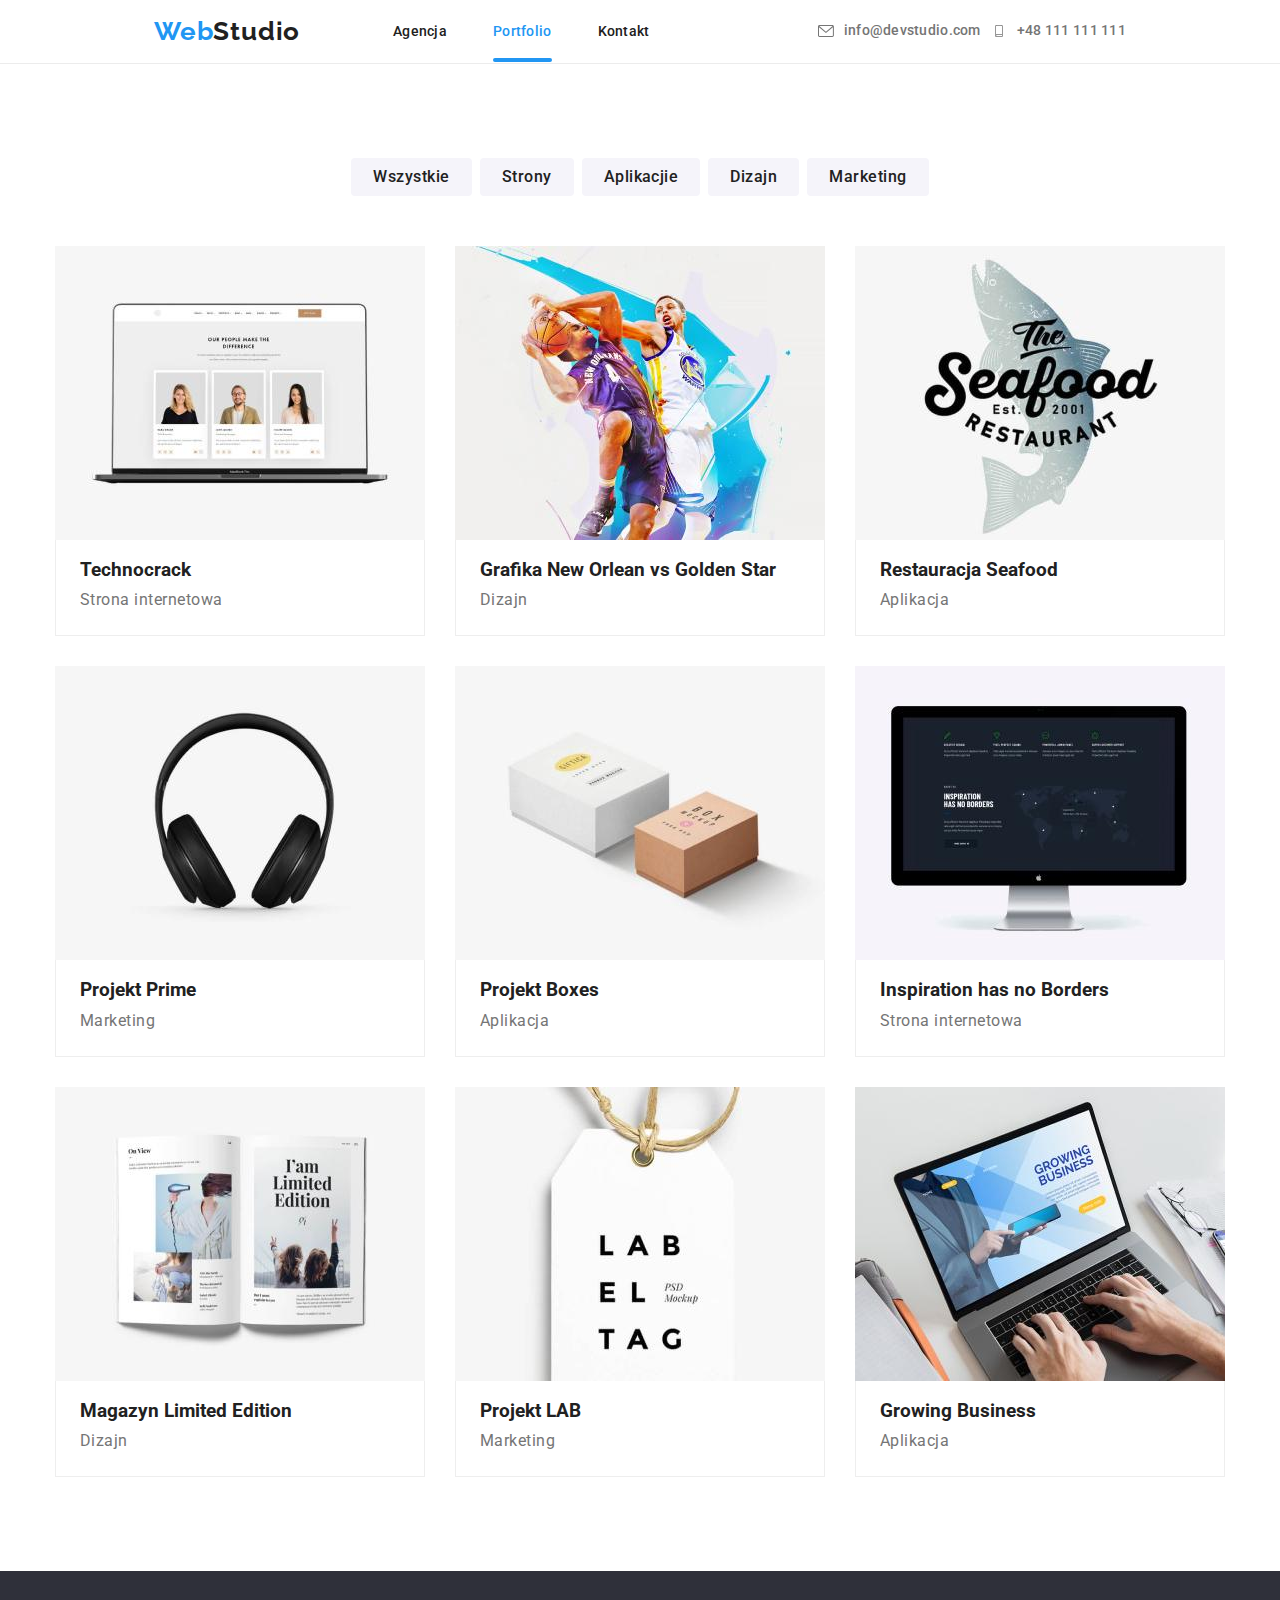
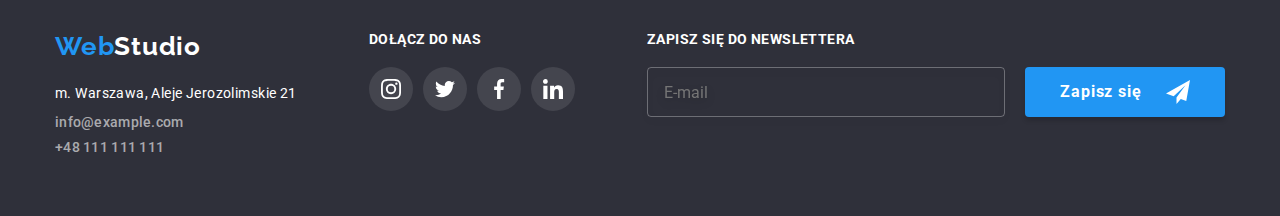
==== commit f63b315b: "mini fixes" ====
--- a/portfolio.html
+++ b/portfolio.html
@@ -18,7 +18,8 @@
     <title>Porfolio</title>
   </head>
   <body>
-    <header class="body-header">
+    <!-- NAV BAR -->
+    <header class="body-header container">
       <div class="header__container container">
         <nav class="menu-nav">
           <a class="blue-logo logo" href="index.html"
@@ -60,7 +61,7 @@
             >
           </li>
         </ul>
-
+        <!-- HAMBURGER MENU BUTTON -->
         <button
           type="button"
           class="menu-toggle js-open-menu"
@@ -71,9 +72,13 @@
             <use href="./images/icons.svg#icon-hamburger-menu"></use>
           </svg>
         </button>
+        <!-- END HAMBURGER -->
+        <!-- END NAV -->
       </div>
     </header>
     <main>
+      <div class="nav-bar-underline"></div>
+      <!-- FILTER LIST -->
       <section class="portfolio-nav section">
         <div class="container">
           <ul class="portfolio-nav__list list">
@@ -105,6 +110,8 @@
           </ul>
         </div>
       </section>
+      <!-- END FILTER LIST-->
+      <!-- PORTFOLIO -->
       <div class="container">
         <section class="portfolio-job section">
           <ul class="portfolio-job__list list">
@@ -385,7 +392,9 @@
           </ul>
         </section>
       </div>
+      <!-- END PORTFOLIO -->
     </main>
+    <!-- FOOTER -->
     <footer class="footer">
       <div class="container footer-container">
         <div class="footer__contact">
@@ -463,6 +472,8 @@
         </div>
       </div>
     </footer>
+    <!-- END FOOTER -->
+    <!-- MOBILE MENU -->
     <div class="mobile-menu js-menu-container" id="mobile-menu">
       <button class="menu-toggle js-close-menu">
         <svg
@@ -535,6 +546,7 @@
         </div>
       </div>
     </div>
+    <!-- END MOBILE MNEU -->
     <script src="./js/modal.js"></script>
     <script src="./js/mobile-menu.js"></script>
   </body>
--- a/css/main.min.css
+++ b/css/main.min.css
@@ -1 +1 @@
-.our-job__header{font-size:36px;line-height:1.16;text-align:center;letter-spacing:.03em;color:var(--text-color)}.clients__header,.team__header{font-size:28px;line-height:1.17;text-align:center;letter-spacing:.03em;color:var(--text-color)}*{-webkit-padding-start:0;padding-inline-start:0;-webkit-margin-before:0;margin-block-start:0;-webkit-margin-after:0;margin-block-end:0;-webkit-margin-start:0;margin-inline-start:0;-webkit-margin-end:0;margin-inline-end:0}body{font-family:"Roboto",sans-serif;color:#212121}h1,h2,h3,h4,button,form,label,input{margin:0;padding:0}a{text-decoration:none}img{display:block;height:auto;max-width:100%}.section{padding:60px 0}.container{max-width:1200px;margin:0 auto;padding:0 15px}.list{list-style-type:none}@media screen and (min-width: 1200px){.section{padding:94px 0}}.header__container{background-color:#fff;border-bottom:1px solid #ececec;padding:16px 15px;display:-webkit-box;display:-ms-flexbox;display:flex;-webkit-box-pack:justify;-ms-flex-pack:justify;justify-content:space-between}.logo{display:-webkit-box;display:-ms-flexbox;display:flex;-webkit-box-align:center;-ms-flex-align:center;align-items:center;font-family:"Raleway",sans-serif;font-weight:700;font-size:26px;line-height:1.19;letter-spacing:.03em;text-decoration:none}.blue-logo{color:#2196f3}.black-logo{color:#212121}.menu-nav,.menu-nav__list,.menu-nav__contact-list{display:-webkit-box;display:-ms-flexbox;display:flex;-webkit-box-pack:center;-ms-flex-pack:center;justify-content:center;-webkit-box-align:center;-ms-flex-align:center;align-items:center}.menu-nav__list{margin-left:93px}.menu-nav__list-link{position:relative;font-weight:500;font-size:14px;line-height:1.14;letter-spacing:.02em;text-decoration:none;color:#212121;-webkit-transition-property:color;transition-property:color;-webkit-transition-duration:250ms;transition-duration:250ms;-webkit-transition-timing-function:cubic-bezier(0.4, 0, 0.2, 1);transition-timing-function:cubic-bezier(0.4, 0, 0.2, 1)}.menu-nav__list-link--active{color:#2196f3;position:relative}.menu-nav__list-link--active:after{content:"";position:absolute;top:300%;left:0;border-bottom:4px solid #2196f3;border-radius:2px;display:block;width:100%}.menu-nav__list-item:nth-child(2){margin-right:46px;margin-left:46px}.menu-nav__list-link:hover,.menu-nav__list-link:focus,.menu-nav__list-link:after{color:#2196f3}.menu-nav__contact-list{-webkit-box-orient:vertical;-webkit-box-direction:normal;-ms-flex-direction:column;flex-direction:column;-webkit-box-align:baseline;-ms-flex-align:baseline;align-items:baseline;gap:10px}.menu-nav__contact-list-element{font-style:normal;font-weight:500;font-size:14px;line-height:1.14;letter-spacing:.02em;color:#757575;text-decoration:none;display:-webkit-box;display:-ms-flexbox;display:flex;-webkit-box-align:center;-ms-flex-align:center;align-items:center;-webkit-transition-property:color;transition-property:color;-webkit-transition-duration:250ms;transition-duration:250ms;-webkit-transition-timing-function:cubic-bezier(0.4, 0, 0.2, 1);transition-timing-function:cubic-bezier(0.4, 0, 0.2, 1)}.menu-nav__contact-list-element:hover,.menu-nav__contact-list-element:focus{color:#2196f3}.menu-nav__contact-list-icon{fill:currentColor;margin-right:10px}@media screen and (min-width: 768px)and (max-width: 1199px){.header__container{padding:26px 15px}}@media screen and (min-width: 1200px){.header__container{-ms-flex-pack:distribute;justify-content:space-around}.menu-nav__contact-list{-webkit-box-orient:horizontal;-webkit-box-direction:normal;-ms-flex-direction:row;flex-direction:row;-webkit-box-align:center;-ms-flex-align:center;align-items:center}.menu-nav__list-link--active:after{top:215%}}.hero-bg{background:#2f303a}.hero-bg__img{background-image:-webkit-gradient(linear, left top, left bottom, from(rgba(47, 48, 58, 0.4)), to(rgba(47, 48, 58, 0.4))),url("../images/hero@2x.jpg");background-image:linear-gradient(rgba(47, 48, 58, 0.4), rgba(47, 48, 58, 0.4)),url("../images/hero@2x.jpg");background-size:cover;background-repeat:no-repeat;padding:0}.hero-bg .container{display:-webkit-box;display:-ms-flexbox;display:flex;-webkit-box-orient:vertical;-webkit-box-direction:normal;-ms-flex-direction:column;flex-direction:column;-webkit-box-pack:center;-ms-flex-pack:center;justify-content:center;-webkit-box-align:center;-ms-flex-align:center;align-items:center;gap:30px}.hero-bg__title{font-style:normal;font-weight:900;padding-top:118px;font-size:22px;line-height:1.61;text-align:center;letter-spacing:.06em;text-transform:uppercase;color:#fff}.hero-bg__button{padding-bottom:118px}.order-button{background:#2196f3;-webkit-box-shadow:0px 4px 4px rgba(0,0,0,.15);box-shadow:0px 4px 4px rgba(0,0,0,.15);border-radius:4px;font-weight:700;font-size:16px;line-height:1.875;text-align:center;letter-spacing:.06em;color:#fff;cursor:pointer;border:0cm;padding:10px 0;width:200px;-webkit-transition-property:background-color,color;transition-property:background-color,color;-webkit-transition-duration:250ms;transition-duration:250ms;-webkit-transition-timing-function:cubic-bezier(0.4, 0, 0.2, 1);transition-timing-function:cubic-bezier(0.4, 0, 0.2, 1)}.order-button:active,.order-button:hover,.order-button:focus{background:#fff;color:#2196f3}@media screen and (min-width: 768px)and (max-width: 1199px){.hero-bg__img{background-image:-webkit-gradient(linear, left top, left bottom, from(rgba(47, 48, 58, 0.4)), to(rgba(47, 48, 58, 0.4))),url("../images/hero768.jpg");background-image:linear-gradient(rgba(47, 48, 58, 0.4), rgba(47, 48, 58, 0.4)),url("../images/hero768.jpg");min-height:400px}.hero-bg__title{font-size:26px}}@media screen and (min-width: 1200px){.hero-bg__img{background-image:-webkit-gradient(linear, left top, left bottom, from(rgba(47, 48, 58, 0.4)), to(rgba(47, 48, 58, 0.4))),url("../images/hero1200.jpg");background-image:linear-gradient(rgba(47, 48, 58, 0.4), rgba(47, 48, 58, 0.4)),url("../images/hero1200.jpg");min-height:600px}.hero-bg__title{font-size:44px;line-height:1.36}}@media(min-device-pixel-ratio: 2),(-webkit-min-device-pixel-ratio: 2),(min-resolution: 192dpi),(min-resolution: 2dppx){.hero-bg__img{background-image:-webkit-gradient(linear, left top, left bottom, from(rgba(47, 48, 58, 0.4)), to(rgba(47, 48, 58, 0.4))),url("../images/hero@2x.jpg");background-image:linear-gradient(rgba(47, 48, 58, 0.4), rgba(47, 48, 58, 0.4)),url("../images/hero@2x.jpg")}}.solutions__icon{display:-webkit-box;display:-ms-flexbox;display:flex;-webkit-box-align:center;-ms-flex-align:center;align-items:center;-webkit-box-pack:center;-ms-flex-pack:center;justify-content:center;background-color:#f5f4fa;border-radius:4px;height:120px;margin-bottom:30px}.solutions__list{display:-webkit-box;display:-ms-flexbox;display:flex;-webkit-box-pack:center;-ms-flex-pack:center;justify-content:center;-ms-flex-wrap:wrap;flex-wrap:wrap;gap:30px}.solutions__list-header{display:-webkit-box;display:-ms-flexbox;display:flex;-webkit-box-pack:center;-ms-flex-pack:center;justify-content:center;color:#212121;font-weight:700;font-size:14px;line-height:1.143;letter-spacing:.03em;text-transform:uppercase}.solutions__list-element{color:#757575;font-size:14px;line-height:1.71;letter-spacing:.03em;margin-top:10px;margin-bottom:0px}@media screen and (min-width: 768px)and (max-width: 1199px){.solutions__list{-webkit-box-orient:horizontal;-webkit-box-direction:normal;-ms-flex-direction:row;flex-direction:row}.solutions__list-item{max-width:345px}.solutions__list-header{display:block}}@media screen and (min-width: 1200px){.solutions{padding-bottom:0}.solutions__list{-ms-flex-wrap:nowrap;flex-wrap:nowrap;-webkit-box-pack:center;-ms-flex-pack:center;justify-content:center}.solutions__list-item{max-width:270px}.solutions__list-header{display:block}}.our-job-description-box{position:relative;display:-webkit-box;display:-ms-flexbox;display:flex;-webkit-box-pack:center;-ms-flex-pack:center;justify-content:center}.our-job-description-box>.our-job-description{position:absolute;bottom:0px;font-family:"Roboto";font-style:normal;font-weight:700;font-size:14px;line-height:1.14;text-align:center;letter-spacing:.03em;text-transform:uppercase;background:rgba(47,48,58,.8);color:#fff;padding:27px 0;width:100%}.our-job .container{background-color:#fff;display:-webkit-box;display:-ms-flexbox;display:flex;-webkit-box-orient:vertical;-webkit-box-direction:normal;-ms-flex-direction:column;flex-direction:column}.our-job__list{display:-webkit-box;display:-ms-flexbox;display:flex;-webkit-box-pack:center;-ms-flex-pack:center;justify-content:center;margin-top:50px;gap:30px}@media screen and (max-width: 1199px){.our-job{display:none}}.team.section{background:#f5f4fa}.team.container{display:-webkit-box;display:-ms-flexbox;display:flex;-webkit-box-pack:justify;-ms-flex-pack:justify;justify-content:space-between;-webkit-box-orient:vertical;-webkit-box-direction:normal;-ms-flex-direction:column;flex-direction:column}.team__header{margin-bottom:50px}.team__list{display:-webkit-box;display:-ms-flexbox;display:flex;-webkit-box-orient:horizontal;-webkit-box-direction:normal;-ms-flex-direction:row;flex-direction:row;gap:30px;-ms-flex-wrap:wrap;flex-wrap:wrap;-webkit-box-pack:center;-ms-flex-pack:center;justify-content:center}.team__list-worker{font-weight:500;font-style:normal;font-size:16px;line-height:1.18;letter-spacing:.03em;color:#212121;margin:30px 0 10px;text-align:center}.team__list-description{font-size:16px;line-height:1.18;letter-spacing:.03em;color:#757575;text-align:center;padding-bottom:16px;display:-webkit-box;display:-ms-flexbox;display:flex;-webkit-box-pack:center;-ms-flex-pack:center;justify-content:center}.team__icon-list{display:-webkit-box;display:-ms-flexbox;display:flex;gap:10px;-webkit-box-pack:center;-ms-flex-pack:center;justify-content:center;padding-bottom:24px}.team__icon-list-element{display:-webkit-box;display:-ms-flexbox;display:flex;-webkit-box-align:center;-ms-flex-align:center;align-items:center;-webkit-box-pack:center;-ms-flex-pack:center;justify-content:center;width:44px;height:44px;cursor:pointer;border-radius:50%;fill:#afb1b8;-webkit-transition-property:background-color,fill;transition-property:background-color,fill;-webkit-transition-duration:250ms;transition-duration:250ms;-webkit-transition-timing-function:cubic-bezier(0.4, 0, 0.2, 1);transition-timing-function:cubic-bezier(0.4, 0, 0.2, 1)}.team__icon-list-element:hover,.team__icon-list-element:focus{background-color:#2196f3;fill:#fff}.team-img-shadow{background:#fff;-webkit-box-shadow:0px 1px 3px rgba(0,0,0,.12),0px 1px 1px rgba(0,0,0,.14),0px 2px 1px rgba(0,0,0,.2);box-shadow:0px 1px 3px rgba(0,0,0,.12),0px 1px 1px rgba(0,0,0,.14),0px 2px 1px rgba(0,0,0,.2);border-radius:0px 0px 4px 4px}@media screen and (min-width: 768px)and (max-width: 1199px){.team__list-img{max-width:354px}}@media screen and (min-width: 1200px){.team__header{font-size:36px;line-height:1.16;text-align:center;letter-spacing:.03em;color:var(--text-color)}.team__list-img{max-width:270px}}.clients__icon-list{display:-webkit-box;display:-ms-flexbox;display:flex;-ms-flex-wrap:wrap;flex-wrap:wrap;-webkit-box-pack:justify;-ms-flex-pack:justify;justify-content:space-between;gap:30px;margin-top:50px}.clients__icon-list-element{display:-webkit-box;display:-ms-flexbox;display:flex;-webkit-box-align:center;-ms-flex-align:center;align-items:center;-webkit-box-pack:center;-ms-flex-pack:center;justify-content:center;-ms-flex-preferred-size:calc((100% - 30px)/2);flex-basis:calc((100% - 30px)/2);padding:16px 32px;border:1px solid #afb1b8;border-radius:4px;text-decoration:none;fill:#afb1b8;cursor:pointer;-webkit-transition-property:border-color,fill;transition-property:border-color,fill;-webkit-transition-duration:250ms;transition-duration:250ms;-webkit-transition-timing-function:cubic-bezier(0.4, 0, 0.2, 1);transition-timing-function:cubic-bezier(0.4, 0, 0.2, 1)}.clients__icon-list-element:hover,.clients__icon-list-element:focus{border-color:#2196f3;fill:#2196f3}@media screen and (min-width: 768px)and (max-width: 1199px){.clients__icon-list-element{-ms-flex-preferred-size:calc((100% - 60px)/3);flex-basis:calc((100% - 60px)/3)}}@media screen and (min-width: 1200px){.clients__header{font-size:36px;line-height:1.16;text-align:center;letter-spacing:.03em;color:var(--text-color)}.clients__icon-list{-ms-flex-wrap:nowrap;flex-wrap:nowrap;-webkit-box-pack:center;-ms-flex-pack:center;justify-content:center;-webkit-box-align:baseline;-ms-flex-align:baseline;align-items:baseline}.clients__icon-list-element{-ms-flex-preferred-size:auto;flex-basis:auto}}.footer-container{display:-webkit-box;display:-ms-flexbox;display:flex;-webkit-box-pack:center;-ms-flex-pack:center;justify-content:center;-webkit-box-align:center;-ms-flex-align:center;align-items:center;-webkit-box-orient:vertical;-webkit-box-direction:normal;-ms-flex-direction:column;flex-direction:column;gap:60px;padding-top:60px;padding-bottom:60px}.footer-container .footer__contact{display:-webkit-box;display:-ms-flexbox;display:flex;-webkit-box-orient:vertical;-webkit-box-direction:normal;-ms-flex-direction:column;flex-direction:column;-webkit-box-align:center;-ms-flex-align:center;align-items:center}.footer{background:#2f303a}.footer__contact-list{display:-webkit-box;display:-ms-flexbox;display:flex;-webkit-box-orient:vertical;-webkit-box-direction:normal;-ms-flex-direction:column;flex-direction:column;-webkit-box-align:center;-ms-flex-align:center;align-items:center;-webkit-box-pack:justify;-ms-flex-pack:justify;justify-content:space-between;padding-top:20px}.footer__contact-list-map{font-style:normal;font-size:14px;line-height:1.71;letter-spacing:.03em;color:#fff;text-decoration:none;-webkit-transition-property:color;transition-property:color;-webkit-transition-duration:250ms;transition-duration:250ms;-webkit-transition-timing-function:cubic-bezier(0.4, 0, 0.2, 1);transition-timing-function:cubic-bezier(0.4, 0, 0.2, 1)}.footer__contact-list-map:hover,.footer__contact-list-map:focus{color:#2196f3}.footer__contact-list .footer__contact-list-element{color:rgba(255,255,255,.6)}.footer__socials{display:-webkit-box;display:-ms-flexbox;display:flex;-webkit-box-orient:vertical;-webkit-box-direction:normal;-ms-flex-direction:column;flex-direction:column;-webkit-box-align:center;-ms-flex-align:center;align-items:center}.footer__socials-header{font-weight:700;font-size:14px;line-height:1.143;letter-spacing:.03em;text-transform:uppercase;color:#fff;margin-bottom:20px}.footer__socials-list{display:-webkit-box;display:-ms-flexbox;display:flex;-ms-flex-pack:distribute;justify-content:space-around;gap:10px}.footer__socials-list-element{display:-webkit-box;display:-ms-flexbox;display:flex;-webkit-box-align:center;-ms-flex-align:center;align-items:center;-webkit-box-pack:center;-ms-flex-pack:center;justify-content:center;width:44px;height:44px;cursor:pointer;border-radius:50%;fill:#fff;background-color:rgba(255,255,255,.1);-webkit-transition-property:background-color;transition-property:background-color;-webkit-transition-duration:250ms;transition-duration:250ms;-webkit-transition-timing-function:cubic-bezier(0.4, 0, 0.2, 1);transition-timing-function:cubic-bezier(0.4, 0, 0.2, 1)}.footer__socials-list-element:hover{background-color:#2196f3}.white-logo{color:#fff}.address li{margin-bottom:9px}.address li:last-child{margin-bottom:0}.footer__contact-list-element{font-style:normal;font-weight:500;font-size:14px;line-height:1.14;letter-spacing:.02em;color:#757575;text-decoration:none;display:-webkit-box;display:-ms-flexbox;display:flex;-webkit-box-align:center;-ms-flex-align:center;align-items:center;-webkit-transition-property:color;transition-property:color;-webkit-transition-duration:250ms;transition-duration:250ms;-webkit-transition-timing-function:cubic-bezier(0.4, 0, 0.2, 1);transition-timing-function:cubic-bezier(0.4, 0, 0.2, 1)}.footer__contact-list-element:hover,.footer__contact-list-element:focus{color:#2196f3}.newsletter__form{display:-webkit-box;display:-ms-flexbox;display:flex;-webkit-box-align:center;-ms-flex-align:center;align-items:center;-webkit-box-orient:vertical;-webkit-box-direction:normal;-ms-flex-direction:column;flex-direction:column;gap:12px}.newsletter__form-email{width:calc(100vw - 30px);height:50px;padding-left:16px;color:rgba(255,255,255,.6);background-color:rgba(0,0,0,0);border:1px solid rgba(255,255,255,.3);-webkit-filter:drop-shadow(0px 4px 4px rgba(0, 0, 0, 0.15));filter:drop-shadow(0px 4px 4px rgba(0, 0, 0, 0.15));border-radius:4px}.submit-btn{width:200px;height:50px;color:#fff;background:#2196f3;-webkit-box-shadow:0px 4px 4px rgba(0,0,0,.15);box-shadow:0px 4px 4px rgba(0,0,0,.15);border-radius:4px;border:none;cursor:pointer;padding-top:10px;padding-bottom:10px;text-align:center;letter-spacing:.06em;font-weight:700;font-size:16px;line-height:1.88}.newsletter-btn{display:-webkit-box;display:-ms-flexbox;display:flex;-webkit-box-align:center;-ms-flex-align:center;align-items:center;-webkit-box-pack:center;-ms-flex-pack:center;justify-content:center;gap:24px}@media screen and (min-width: 768px)and (max-width: 1199px){.footer-container{-ms-flex-wrap:wrap;flex-wrap:wrap;-webkit-box-orient:unset;-webkit-box-direction:unset;-ms-flex-direction:unset;flex-direction:unset;-ms-flex-pack:distribute;justify-content:space-around}.newsletter__form-email{max-width:450px}}@media screen and (min-width: 1200px){.footer-container{-webkit-box-align:start;-ms-flex-align:start;align-items:flex-start;-webkit-box-orient:horizontal;-webkit-box-direction:normal;-ms-flex-direction:row;flex-direction:row;-webkit-box-pack:justify;-ms-flex-pack:justify;justify-content:space-between}.footer-container .footer__contact{-webkit-box-align:baseline;-ms-flex-align:baseline;align-items:baseline}.footer-container .footer__contact-list{-webkit-box-align:baseline;-ms-flex-align:baseline;align-items:baseline}.newsletter__form{-webkit-box-orient:horizontal;-webkit-box-direction:normal;-ms-flex-direction:row;flex-direction:row}.newsletter__form-email{max-width:358px}}.backdrop{position:fixed;left:0;top:0;width:100%;height:100%;background-color:rgba(0,0,0,.2);opacity:1;-webkit-transition:opacity 250ms cubic-bezier(0.4, 0, 0.2, 1);transition:opacity 250ms cubic-bezier(0.4, 0, 0.2, 1);visibility:visible}.modal{position:fixed;left:50%;top:50%;background-color:#fff;width:min(95vw,450px);-webkit-transform:translate(-50%, -50%);transform:translate(-50%, -50%);-webkit-transition-property:-webkit-transform visibility;transition-property:-webkit-transform visibility;transition-property:transform visibility;transition-property:transform visibility, -webkit-transform visibility;-webkit-transition-duration:1000ms;transition-duration:1000ms;-webkit-transition-timing-function:ease;transition-timing-function:ease}.close-btn{position:absolute;right:8px;top:8px;width:30px;height:30px;padding:0;border:1px solid rgba(0,0,0,.1);border-radius:50%;cursor:pointer;background-color:#fff}.is-hidden{opacity:0;pointer-events:none;visibility:hidden}.backdrop.is-hidden.modal{-webkit-transform:translate(-50%, -50%) scale(0.5);transform:translate(-50%, -50%) scale(0.5)}.order-form{display:-webkit-box;display:-ms-flexbox;display:flex;-webkit-box-orient:vertical;-webkit-box-direction:normal;-ms-flex-direction:column;flex-direction:column;-webkit-box-pack:center;-ms-flex-pack:center;justify-content:center;-webkit-box-align:center;-ms-flex-align:center;align-items:center;padding:40px}.order-form__header{margin-bottom:12px;font-style:normal;font-weight:700;font-size:20px;line-height:1.15;text-align:center;letter-spacing:.03em;color:#212121}.order-form__label{display:-webkit-box;display:-ms-flexbox;display:flex;position:relative;-webkit-box-orient:vertical;-webkit-box-direction:normal;-ms-flex-direction:column;flex-direction:column;margin-bottom:10px;font-style:normal;font-weight:400;font-size:12px;line-height:1.16;letter-spacing:.01em;color:#757575;-webkit-transition-property:color,border-color,fill;transition-property:color,border-color,fill;-webkit-transition-duration:250ms;transition-duration:250ms;-webkit-transition-timing-function:cubic-bezier(0.4, 0, 0.2, 1);transition-timing-function:cubic-bezier(0.4, 0, 0.2, 1)}.order-form__label-input{height:5vh;width:min(80vw,370px);margin-top:4px;border:1px solid rgba(33,33,33,.2);border-radius:4px;padding-left:42px;-webkit-transition-property:border-color,outline;transition-property:border-color,outline;-webkit-transition-duration:250ms;transition-duration:250ms;-webkit-transition-timing-function:cubic-bezier(0.4, 0, 0.2, 1);transition-timing-function:cubic-bezier(0.4, 0, 0.2, 1)}.order-form__label-input:focus-within{border-color:#2196f3;outline:#2196f3}.order-form__label:focus-within{color:#2196f3;border-color:#2196f3;outline:#2196f3;fill:#2196f3}.order-form__icon{position:absolute;top:55%;left:5%}.order-form__textarea{height:120px;resize:none;padding:12px 16px}.order-form__checkbox{opacity:0}.order-form__checkbox:checked+span{fill:#fff;background-color:#2196f3;border:1px solid #2196f3;border-radius:2px;outline:#2196f3}.order-form__input.order-form__textarea::-webkit-input-placeholder{color:rgba(117,117,117,.5)}.order-form__input.order-form__textarea::-moz-placeholder{color:rgba(117,117,117,.5)}.order-form__input.order-form__textarea:-ms-input-placeholder{color:rgba(117,117,117,.5)}.order-form__input.order-form__textarea::-ms-input-placeholder{color:rgba(117,117,117,.5)}.order-form__input.order-form__textarea::placeholder{color:rgba(117,117,117,.5)}.order-form-btn{margin:0 auto;-webkit-transition-property:background-color,color;transition-property:background-color,color;-webkit-transition-duration:250ms;transition-duration:250ms;-webkit-transition-timing-function:cubic-bezier(0.4, 0, 0.2, 1);transition-timing-function:cubic-bezier(0.4, 0, 0.2, 1)}.order-form-btn:active,.order-form-btn:hover,.order-form-btn:focus{color:#2196f3;background:#fff}.order-form-check{padding-left:8px;margin-bottom:30px;position:relative;margin-top:10px;font-size:12px;line-height:1.16;letter-spacing:.03em;color:#757575}.order-form__checkbox,.order-form-checkbox-border{position:absolute;cursor:pointer;top:-10%;left:-4vw;-webkit-transform:translateX(-10%);transform:translateX(-10%);-webkit-transform:translatey(-4%);transform:translatey(-4%);width:16px;height:15px}.order-form .order-form-checkbox-border{-webkit-box-sizing:border-box;box-sizing:border-box;border:1.5px solid #000;border-radius:2px;display:-webkit-box;display:-ms-flexbox;display:flex;-webkit-box-pack:center;-ms-flex-pack:center;justify-content:center;-webkit-box-align:center;-ms-flex-align:center;align-items:center;cursor:pointer;-webkit-transition-duration:250ms;transition-duration:250ms;-webkit-transition-timing-function:cubic-bezier(0.4, 0, 0.2, 1);transition-timing-function:cubic-bezier(0.4, 0, 0.2, 1);fill:var(--white)}.order-form .order-form-check a{color:#2196f3}@media screen and (min-width: 768px)and (max-width: 1199px){.order-form-check{padding:0}.order-form__checkbox,.order-form-checkbox-border{top:-5%;left:-6%;-webkit-transform:translateX(-5%);transform:translateX(-5%);-webkit-transform:translatey(-6%);transform:translatey(-6%)}}@media screen and (min-width: 1200px){.modal{min-width:528px}.order-form__label-input{width:448px}.order-form-check{font-size:14px;line-height:1.71;padding:0}.order-form__checkbox,.order-form-checkbox-border{top:15%;left:-6%;-webkit-transform:translateX(-15%);transform:translateX(-15%);-webkit-transform:translatey(-6%);transform:translatey(-6%)}}.portfolio-nav.section{padding-bottom:0}.portfolio-nav.container{display:-webkit-box;display:-ms-flexbox;display:flex;-webkit-box-orient:vertical;-webkit-box-direction:normal;-ms-flex-direction:column;flex-direction:column;-webkit-box-pack:center;-ms-flex-pack:center;justify-content:center}.portfolio-nav__list{display:-webkit-box;display:-ms-flexbox;display:flex;-ms-flex-wrap:wrap;flex-wrap:wrap;-webkit-box-pack:start;-ms-flex-pack:start;justify-content:flex-start;margin-bottom:50px;gap:8px}.portfolio-nav__list-item{font-style:normal;font-weight:500;font-size:16px;line-height:1.62;text-align:center;letter-spacing:.03em}.portfolio-nav__list-button{background:#f5f4fa;cursor:pointer;font-weight:500;font-size:16px;line-height:1.62;text-align:center;letter-spacing:.03em;color:#212121;border:none;border-radius:4px;padding:6px 22px;-webkit-transition-property:background-color,color,-webkit-box-shadow;transition-property:background-color,color,-webkit-box-shadow;transition-property:background-color,color,box-shadow;transition-property:background-color,color,box-shadow,-webkit-box-shadow;-webkit-transition-duration:250ms;transition-duration:250ms;-webkit-transition-timing-function:cubic-bezier(0.4, 0, 0.2, 1);transition-timing-function:cubic-bezier(0.4, 0, 0.2, 1)}.portfolio-nav__list-button:hover,.portfolio-nav__list-button:focus{background:#2196f3;color:#fff;-webkit-box-shadow:0px 3px 1px rgba(0,0,0,.1),0px 1px 2px rgba(0,0,0,.08),0px 2px 2px rgba(0,0,0,.12);box-shadow:0px 3px 1px rgba(0,0,0,.1),0px 1px 2px rgba(0,0,0,.08),0px 2px 2px rgba(0,0,0,.12);border-radius:4px}@media screen and (min-width: 768px){.portfolio-nav__list{-webkit-box-pack:center;-ms-flex-pack:center;justify-content:center}}.portfolio-job.section{padding-top:0}.portfolio-job__list{display:-webkit-box;display:-ms-flexbox;display:flex;-webkit-box-orient:vertical;-webkit-box-direction:normal;-ms-flex-direction:column;flex-direction:column;-ms-flex-wrap:wrap;flex-wrap:wrap;-webkit-box-pack:justify;-ms-flex-pack:justify;justify-content:space-between;-webkit-box-align:center;-ms-flex-align:center;align-items:center;gap:30px}.portfolio-job__list-item{-webkit-transition-property:cursor,-webkit-box-shadow;transition-property:cursor,-webkit-box-shadow;transition-property:box-shadow,cursor;transition-property:box-shadow,cursor,-webkit-box-shadow;-webkit-transition-duration:250ms;transition-duration:250ms;-webkit-transition-timing-function:cubic-bezier(0.4, 0, 0.2, 1);transition-timing-function:cubic-bezier(0.4, 0, 0.2, 1)}.portfolio-job__list-item:hover{-webkit-box-shadow:0px 1px 1px rgba(0,0,0,.12),0px 4px 4px rgba(0,0,0,.06),1px 4px 6px rgba(0,0,0,.16);box-shadow:0px 1px 1px rgba(0,0,0,.12),0px 4px 4px rgba(0,0,0,.06),1px 4px 6px rgba(0,0,0,.16);cursor:pointer}.portfolio-job-overlay-box{position:relative;overflow:hidden}.portfolio-job-overlay-boximg{vertical-align:middle}.portfolio-job-overlay{position:absolute;top:0;left:0;width:100%;height:100%;display:-webkit-box;display:-ms-flexbox;display:flex;-webkit-box-align:center;-ms-flex-align:center;align-items:center;background-color:rgba(33,150,243,.9);-webkit-transform:translateY(100%);transform:translateY(100%);-webkit-transition-property:-webkit-transform;transition-property:-webkit-transform;transition-property:transform;transition-property:transform, -webkit-transform;-webkit-transition-duration:250ms;transition-duration:250ms;-webkit-transition-timing-function:ease;transition-timing-function:ease}.portfolio-job__list-item:hover .portfolio-job-overlay{-webkit-transform:translateY(0);transform:translateY(0)}.portfolio-job-overlay-description{font-family:"Roboto",sans-serif;color:#fff;font-size:18px;font-weight:400;line-height:1.6;margin-left:24px;margin-right:24px}.portfolio-job-img-description{border:1px solid #eee;border-top:0px;-webkit-box-sizing:border-box;box-sizing:border-box;padding:20px 24px}.portfolio-job__list-header,.portfolio-job__list-item{-webkit-box-sizing:border-box;box-sizing:border-box;background:#fff}.portfolio-job__list-description{font-size:16px;line-height:1.87;letter-spacing:.03em;color:#757575;margin-top:4px}.portfolio-job .portfolio-job__list-img{display:block}@media screen and (min-width: 768px)and (max-width: 1199px){.portfolio-job__list{-webkit-box-orient:horizontal;-webkit-box-direction:normal;-ms-flex-direction:row;flex-direction:row;-webkit-box-pack:center;-ms-flex-pack:center;justify-content:center}.portfolio-job__list-img{max-width:354px;min-height:294px}}@media screen and (min-width: 1200px){.portfolio-job__list{-webkit-box-orient:unset;-webkit-box-direction:unset;-ms-flex-direction:unset;flex-direction:unset;-webkit-box-pack:center;-ms-flex-pack:center;justify-content:center}.portfolio-job__list-img{max-width:370px;min-height:294px}}@media screen and (max-width: 767px){.menu-nav__list,.menu-nav__contact-list{display:none}}@media screen and (min-width: 768px){.menu-toggle,.mobile-menu{display:none}}.menu-toggle{outline:none;background:none;border:none;cursor:pointer}.menu-toggle:hover{background-color:rgba(0,0,0,.1)}.mobile-menu{position:fixed;top:0;left:0;width:100vw;height:100vh;z-index:1;-webkit-transform:translateX(100%);transform:translateX(100%);-webkit-transition:-webkit-transform 250ms ease-in-out;transition:-webkit-transform 250ms ease-in-out;transition:transform 250ms ease-in-out;transition:transform 250ms ease-in-out, -webkit-transform 250ms ease-in-out;background-color:#fff}.mobile-menu.is-open{-webkit-transform:translateX(0);transform:translateX(0)}.mobile-menu .menu-toggle{position:absolute;top:15px;right:15px;color:#fff}.mobile-menu__icon{cursor:pointer;-webkit-transition-property:fill;transition-property:fill;-webkit-transition-duration:250ms;transition-duration:250ms;-webkit-transition-timing-function:cubic-bezier(0.4, 0, 0.2, 1);transition-timing-function:cubic-bezier(0.4, 0, 0.2, 1)}.mobile-menu__icon:hover{fill:#2196f3;cursor:pointer;-webkit-box-shadow:0;box-shadow:0}.mobile-menu__container{height:100vh;padding-top:48px;padding-left:40px;padding-bottom:48px;display:-webkit-box;display:-ms-flexbox;display:flex;-webkit-box-orient:vertical;-webkit-box-direction:normal;-ms-flex-direction:column;flex-direction:column;-webkit-box-pack:justify;-ms-flex-pack:justify;justify-content:space-between}.mobile-menu__list-item{margin-bottom:36px}.mobile-menu__list-item:last-child{margin-bottom:0}.mobile-menu__list-link{font-weight:500;font-size:40px;line-height:1.17;letter-spacing:.02em;color:#212121}.mobile-menu__list-link--active{color:#2196f3}.mobile-menu__container-contact-list{display:-webkit-box;display:-ms-flexbox;display:flex;-webkit-box-orient:vertical;-webkit-box-direction:normal;-ms-flex-direction:column;flex-direction:column;-webkit-box-pack:justify;-ms-flex-pack:justify;justify-content:space-between;gap:32px}.mobile-menu__container-contact-list-phone{font-weight:500;font-size:34px;line-height:1.17;letter-spacing:.02em;color:#2196f3}.mobile-menu__container-contact-list-mail{font-weight:500;font-size:24px;line-height:1.16;letter-spacing:.02em;color:#757575}.mobile-menu__container-social-list{margin-top:64px;display:-webkit-box;display:-ms-flexbox;display:flex;-ms-flex-wrap:wrap;flex-wrap:wrap}.mobile-menu__container-social-list-item{border-left:1px solid rgba(33,33,33,.2);padding-left:10px;padding-right:10px}.mobile-menu__container-social-list-item:first-child{padding-left:0;border:none}.mobile-menu__container-social-list-link{font-weight:500;font-size:18px;line-height:22px;letter-spacing:.02em;color:#2196f3}/*# sourceMappingURL=main.min.css.map */+.our-job__header{font-size:36px;line-height:1.16;text-align:center;letter-spacing:.03em;color:var(--text-color)}.clients__header,.team__header{font-size:28px;line-height:1.17;text-align:center;letter-spacing:.03em;color:var(--text-color)}*{-webkit-padding-start:0;padding-inline-start:0;-webkit-margin-before:0;margin-block-start:0;-webkit-margin-after:0;margin-block-end:0;-webkit-margin-start:0;margin-inline-start:0;-webkit-margin-end:0;margin-inline-end:0}body{font-family:"Roboto",sans-serif;color:#212121}h1,h2,h3,h4,button,form,label,input{margin:0;padding:0}a{text-decoration:none}img{display:block;height:auto;max-width:100%}.section{padding:60px 0}.container{max-width:1200px;margin:0 auto;padding:0 15px}.list{list-style-type:none}@media screen and (min-width: 1200px){.section{padding:94px 0}}.nav-bar-underline{border-top:1px solid #ececec}.header__container{background-color:#fff;padding:16px 15px;display:-webkit-box;display:-ms-flexbox;display:flex;-webkit-box-pack:justify;-ms-flex-pack:justify;justify-content:space-between}.logo{display:-webkit-box;display:-ms-flexbox;display:flex;-webkit-box-align:center;-ms-flex-align:center;align-items:center;font-family:"Raleway",sans-serif;font-weight:700;font-size:26px;line-height:1.19;letter-spacing:.03em;text-decoration:none}.blue-logo{color:#2196f3}.black-logo{color:#212121}.menu-nav__list,.menu-nav__contact-list{display:none}.menu-nav{display:-webkit-box;display:-ms-flexbox;display:flex}.menu-nav__list{margin-left:93px}.menu-nav__list-link{position:relative;font-weight:500;font-size:14px;line-height:1.14;letter-spacing:.02em;text-decoration:none;color:#212121;-webkit-transition-property:color;transition-property:color;-webkit-transition-duration:250ms;transition-duration:250ms;-webkit-transition-timing-function:cubic-bezier(0.4, 0, 0.2, 1);transition-timing-function:cubic-bezier(0.4, 0, 0.2, 1)}.menu-nav__list-link--active{color:#2196f3;position:relative}.menu-nav__list-link--active:after{content:"";position:absolute;top:300%;left:0;border-bottom:4px solid #2196f3;border-radius:2px;display:block;width:100%}.menu-nav__list-item:nth-child(2){margin-right:46px;margin-left:46px}.menu-nav__list-link:hover,.menu-nav__list-link:focus,.menu-nav__list-link:after{color:#2196f3}.menu-nav__contact-list{-webkit-box-orient:vertical;-webkit-box-direction:normal;-ms-flex-direction:column;flex-direction:column;-webkit-box-align:baseline;-ms-flex-align:baseline;align-items:baseline;gap:10px}.menu-nav__contact-list-element{font-style:normal;font-weight:500;font-size:14px;line-height:1.14;letter-spacing:.02em;color:#757575;text-decoration:none;display:-webkit-box;display:-ms-flexbox;display:flex;-webkit-box-align:center;-ms-flex-align:center;align-items:center;-webkit-transition-property:color;transition-property:color;-webkit-transition-duration:250ms;transition-duration:250ms;-webkit-transition-timing-function:cubic-bezier(0.4, 0, 0.2, 1);transition-timing-function:cubic-bezier(0.4, 0, 0.2, 1)}.menu-nav__contact-list-element:hover,.menu-nav__contact-list-element:focus{color:#2196f3}.menu-nav__contact-list-icon{fill:currentColor;margin-right:10px}@media screen and (min-width: 768px){.menu-nav,.menu-nav__list,.menu-nav__contact-list{display:-webkit-box;display:-ms-flexbox;display:flex;-webkit-box-pack:center;-ms-flex-pack:center;justify-content:center;-webkit-box-align:center;-ms-flex-align:center;align-items:center}}@media screen and (min-width: 768px)and (max-width: 1199px){.header__container{padding:26px 15px}}@media screen and (min-width: 1200px){.header__container{-ms-flex-pack:distribute;justify-content:space-around}.menu-nav__contact-list{-webkit-box-orient:horizontal;-webkit-box-direction:normal;-ms-flex-direction:row;flex-direction:row;-webkit-box-align:center;-ms-flex-align:center;align-items:center}.menu-nav__list-link--active:after{top:215%}}.hero-bg{background:#2f303a}.hero-bg__img{background-image:-webkit-gradient(linear, left top, left bottom, from(rgba(47, 48, 58, 0.4)), to(rgba(47, 48, 58, 0.4))),url("../images/hero.jpg");background-image:linear-gradient(rgba(47, 48, 58, 0.4), rgba(47, 48, 58, 0.4)),url("../images/hero.jpg");background-size:cover;background-repeat:no-repeat;padding:0}.hero-bg .container{display:-webkit-box;display:-ms-flexbox;display:flex;-webkit-box-orient:vertical;-webkit-box-direction:normal;-ms-flex-direction:column;flex-direction:column;-webkit-box-pack:center;-ms-flex-pack:center;justify-content:center;-webkit-box-align:center;-ms-flex-align:center;align-items:center;gap:30px}.hero-bg__title{font-style:normal;font-weight:900;padding-top:118px;font-size:22px;line-height:1.61;text-align:center;letter-spacing:.06em;text-transform:uppercase;color:#fff}.hero-bg__button{padding-bottom:118px}.order-button{background:#2196f3;-webkit-box-shadow:0px 4px 4px rgba(0,0,0,.15);box-shadow:0px 4px 4px rgba(0,0,0,.15);border-radius:4px;font-weight:700;font-size:16px;line-height:1.875;text-align:center;letter-spacing:.06em;color:#fff;cursor:pointer;border:0cm;padding:10px 0;width:200px;-webkit-transition-property:background-color,color;transition-property:background-color,color;-webkit-transition-duration:250ms;transition-duration:250ms;-webkit-transition-timing-function:cubic-bezier(0.4, 0, 0.2, 1);transition-timing-function:cubic-bezier(0.4, 0, 0.2, 1)}.order-button:active,.order-button:hover,.order-button:focus{background:#fff;color:#2196f3}@media screen and (min-width: 768px)and (max-width: 1199px){.hero-bg__img{background-image:-webkit-gradient(linear, left top, left bottom, from(rgba(47, 48, 58, 0.4)), to(rgba(47, 48, 58, 0.4))),url("../images/hero768.jpg");background-image:linear-gradient(rgba(47, 48, 58, 0.4), rgba(47, 48, 58, 0.4)),url("../images/hero768.jpg");min-height:400px}.hero-bg__title{font-size:26px}}@media screen and (min-width: 1200px){.hero-bg__img{background-image:-webkit-gradient(linear, left top, left bottom, from(rgba(47, 48, 58, 0.4)), to(rgba(47, 48, 58, 0.4))),url("../images/hero1200.jpg");background-image:linear-gradient(rgba(47, 48, 58, 0.4), rgba(47, 48, 58, 0.4)),url("../images/hero1200.jpg");min-height:600px;max-width:1600px}.hero-bg__title{font-size:44px;line-height:1.36}}@media(min-device-pixel-ratio: 2),(-webkit-min-device-pixel-ratio: 2),(min-resolution: 192dpi),(min-resolution: 2dppx){.hero-bg__img{background-image:-webkit-gradient(linear, left top, left bottom, from(rgba(47, 48, 58, 0.4)), to(rgba(47, 48, 58, 0.4))),url("../images/hero@2x.jpg");background-image:linear-gradient(rgba(47, 48, 58, 0.4), rgba(47, 48, 58, 0.4)),url("../images/hero@2x.jpg")}}.solutions__icon{display:-webkit-box;display:-ms-flexbox;display:flex;-webkit-box-align:center;-ms-flex-align:center;align-items:center;-webkit-box-pack:center;-ms-flex-pack:center;justify-content:center;background-color:#f5f4fa;border-radius:4px;height:120px;margin-bottom:30px}.solutions__list{display:-webkit-box;display:-ms-flexbox;display:flex;-webkit-box-pack:center;-ms-flex-pack:center;justify-content:center;-ms-flex-wrap:wrap;flex-wrap:wrap;gap:30px}.solutions__list-header{display:-webkit-box;display:-ms-flexbox;display:flex;-webkit-box-pack:center;-ms-flex-pack:center;justify-content:center;color:#212121;font-weight:700;font-size:14px;line-height:1.143;letter-spacing:.03em;text-transform:uppercase}.solutions__list-element{color:#757575;font-size:14px;line-height:1.71;letter-spacing:.03em;margin-top:10px;margin-bottom:0px}@media screen and (min-width: 768px)and (max-width: 1199px){.solutions__list{-webkit-box-orient:horizontal;-webkit-box-direction:normal;-ms-flex-direction:row;flex-direction:row}.solutions__list-item{max-width:345px}.solutions__list-header{display:block}}@media screen and (min-width: 1200px){.solutions{padding-bottom:0}.solutions__list{-ms-flex-wrap:nowrap;flex-wrap:nowrap;-webkit-box-pack:center;-ms-flex-pack:center;justify-content:center}.solutions__list-item{max-width:270px}.solutions__list-header{display:block}}.our-job-description-box{position:relative;display:-webkit-box;display:-ms-flexbox;display:flex;-webkit-box-pack:center;-ms-flex-pack:center;justify-content:center}.our-job-description-box>.our-job-description{position:absolute;bottom:0px;font-family:"Roboto";font-style:normal;font-weight:700;font-size:14px;line-height:1.14;text-align:center;letter-spacing:.03em;text-transform:uppercase;background:rgba(47,48,58,.8);color:#fff;padding:27px 0;width:100%}.our-job .container{background-color:#fff;display:-webkit-box;display:-ms-flexbox;display:flex;-webkit-box-orient:vertical;-webkit-box-direction:normal;-ms-flex-direction:column;flex-direction:column}.our-job__list{display:-webkit-box;display:-ms-flexbox;display:flex;-webkit-box-pack:center;-ms-flex-pack:center;justify-content:center;margin-top:50px;gap:30px}@media screen and (max-width: 1199px){.our-job{display:none}}.team.section{background:#f5f4fa}.team.container{display:-webkit-box;display:-ms-flexbox;display:flex;-webkit-box-pack:justify;-ms-flex-pack:justify;justify-content:space-between;-webkit-box-orient:vertical;-webkit-box-direction:normal;-ms-flex-direction:column;flex-direction:column}.team__header{margin-bottom:50px}.team__list{display:-webkit-box;display:-ms-flexbox;display:flex;-webkit-box-orient:horizontal;-webkit-box-direction:normal;-ms-flex-direction:row;flex-direction:row;gap:30px;-ms-flex-wrap:wrap;flex-wrap:wrap;-webkit-box-pack:center;-ms-flex-pack:center;justify-content:center}.team__list-worker{font-weight:500;font-style:normal;font-size:16px;line-height:1.18;letter-spacing:.03em;color:#212121;margin:30px 0 10px;text-align:center}.team__list-description{font-size:16px;line-height:1.18;letter-spacing:.03em;color:#757575;text-align:center;padding-bottom:16px;display:-webkit-box;display:-ms-flexbox;display:flex;-webkit-box-pack:center;-ms-flex-pack:center;justify-content:center}.team__icon-list{display:-webkit-box;display:-ms-flexbox;display:flex;gap:10px;-webkit-box-pack:center;-ms-flex-pack:center;justify-content:center;padding-bottom:24px}.team__icon-list-element{display:-webkit-box;display:-ms-flexbox;display:flex;-webkit-box-align:center;-ms-flex-align:center;align-items:center;-webkit-box-pack:center;-ms-flex-pack:center;justify-content:center;width:44px;height:44px;cursor:pointer;border-radius:50%;fill:#afb1b8;-webkit-transition-property:background-color,fill;transition-property:background-color,fill;-webkit-transition-duration:250ms;transition-duration:250ms;-webkit-transition-timing-function:cubic-bezier(0.4, 0, 0.2, 1);transition-timing-function:cubic-bezier(0.4, 0, 0.2, 1)}.team__icon-list-element:hover,.team__icon-list-element:focus{background-color:#2196f3;fill:#fff}.team-img-shadow{background:#fff;-webkit-box-shadow:0px 1px 3px rgba(0,0,0,.12),0px 1px 1px rgba(0,0,0,.14),0px 2px 1px rgba(0,0,0,.2);box-shadow:0px 1px 3px rgba(0,0,0,.12),0px 1px 1px rgba(0,0,0,.14),0px 2px 1px rgba(0,0,0,.2);border-radius:0px 0px 4px 4px}@media screen and (min-width: 768px)and (max-width: 1199px){.team__list-img{max-width:354px}}@media screen and (min-width: 1200px){.team__header{font-size:36px;line-height:1.16;text-align:center;letter-spacing:.03em;color:var(--text-color)}.team__list-img{max-width:270px}}.clients__icon-list{display:-webkit-box;display:-ms-flexbox;display:flex;-ms-flex-wrap:wrap;flex-wrap:wrap;-webkit-box-pack:center;-ms-flex-pack:center;justify-content:center;gap:30px;margin-top:50px}.clients__icon-list-element{display:-webkit-box;display:-ms-flexbox;display:flex;-webkit-box-align:center;-ms-flex-align:center;align-items:center;-webkit-box-pack:center;-ms-flex-pack:center;justify-content:center;-ms-flex-preferred-size:calc((100% - 30px)/2);flex-basis:calc((100% - 30px)/2);padding:16px 32px;border:1px solid #afb1b8;border-radius:4px;text-decoration:none;fill:#afb1b8;cursor:pointer;-webkit-transition-property:border-color,fill;transition-property:border-color,fill;-webkit-transition-duration:250ms;transition-duration:250ms;-webkit-transition-timing-function:cubic-bezier(0.4, 0, 0.2, 1);transition-timing-function:cubic-bezier(0.4, 0, 0.2, 1)}.clients__icon-list-element:hover,.clients__icon-list-element:focus{border-color:#2196f3;fill:#2196f3}@media screen and (min-width: 768px)and (max-width: 1199px){.clients__icon-list-element{-ms-flex-preferred-size:calc((100% - 60px)/3);flex-basis:calc((100% - 60px)/3)}}@media screen and (min-width: 1200px){.clients__header{font-size:36px;line-height:1.16;text-align:center;letter-spacing:.03em;color:var(--text-color)}.clients__icon-list{-ms-flex-wrap:nowrap;flex-wrap:nowrap;-webkit-box-pack:center;-ms-flex-pack:center;justify-content:center;-webkit-box-align:baseline;-ms-flex-align:baseline;align-items:baseline}.clients__icon-list-element{-ms-flex-preferred-size:auto;flex-basis:auto}}.footer-container{display:-webkit-box;display:-ms-flexbox;display:flex;-webkit-box-pack:center;-ms-flex-pack:center;justify-content:center;-webkit-box-align:center;-ms-flex-align:center;align-items:center;-webkit-box-orient:vertical;-webkit-box-direction:normal;-ms-flex-direction:column;flex-direction:column;gap:60px;padding-top:60px;padding-bottom:60px}.footer-container .footer__contact{display:-webkit-box;display:-ms-flexbox;display:flex;-webkit-box-orient:vertical;-webkit-box-direction:normal;-ms-flex-direction:column;flex-direction:column;-webkit-box-align:center;-ms-flex-align:center;align-items:center}.footer{background:#2f303a}.footer__contact-list{display:-webkit-box;display:-ms-flexbox;display:flex;-webkit-box-orient:vertical;-webkit-box-direction:normal;-ms-flex-direction:column;flex-direction:column;-webkit-box-align:center;-ms-flex-align:center;align-items:center;-webkit-box-pack:justify;-ms-flex-pack:justify;justify-content:space-between;padding-top:20px}.footer__contact-list-map{font-style:normal;font-size:14px;line-height:1.71;letter-spacing:.03em;color:#fff;text-decoration:none;-webkit-transition-property:color;transition-property:color;-webkit-transition-duration:250ms;transition-duration:250ms;-webkit-transition-timing-function:cubic-bezier(0.4, 0, 0.2, 1);transition-timing-function:cubic-bezier(0.4, 0, 0.2, 1)}.footer__contact-list-map:hover,.footer__contact-list-map:focus{color:#2196f3}.footer__contact-list .footer__contact-list-element{color:rgba(255,255,255,.6)}.footer__socials{display:-webkit-box;display:-ms-flexbox;display:flex;-webkit-box-orient:vertical;-webkit-box-direction:normal;-ms-flex-direction:column;flex-direction:column;-webkit-box-align:center;-ms-flex-align:center;align-items:center}.footer__socials-header{font-weight:700;font-size:14px;line-height:1.143;letter-spacing:.03em;text-transform:uppercase;color:#fff;margin-bottom:20px}.footer__socials-list{display:-webkit-box;display:-ms-flexbox;display:flex;-ms-flex-pack:distribute;justify-content:space-around;gap:10px}.footer__socials-list-element{display:-webkit-box;display:-ms-flexbox;display:flex;-webkit-box-align:center;-ms-flex-align:center;align-items:center;-webkit-box-pack:center;-ms-flex-pack:center;justify-content:center;width:44px;height:44px;cursor:pointer;border-radius:50%;fill:#fff;background-color:rgba(255,255,255,.1);-webkit-transition-property:background-color;transition-property:background-color;-webkit-transition-duration:250ms;transition-duration:250ms;-webkit-transition-timing-function:cubic-bezier(0.4, 0, 0.2, 1);transition-timing-function:cubic-bezier(0.4, 0, 0.2, 1)}.footer__socials-list-element:hover{background-color:#2196f3}.white-logo{color:#fff}.address li{margin-bottom:9px}.address li:last-child{margin-bottom:0}.footer__contact-list-element{font-style:normal;font-weight:500;font-size:14px;line-height:1.14;letter-spacing:.02em;color:#757575;text-decoration:none;display:-webkit-box;display:-ms-flexbox;display:flex;-webkit-box-align:center;-ms-flex-align:center;align-items:center;-webkit-transition-property:color;transition-property:color;-webkit-transition-duration:250ms;transition-duration:250ms;-webkit-transition-timing-function:cubic-bezier(0.4, 0, 0.2, 1);transition-timing-function:cubic-bezier(0.4, 0, 0.2, 1)}.footer__contact-list-element:hover,.footer__contact-list-element:focus{color:#2196f3}.newsletter{display:-webkit-box;display:-ms-flexbox;display:flex;-webkit-box-orient:vertical;-webkit-box-direction:normal;-ms-flex-direction:column;flex-direction:column;-webkit-box-align:center;-ms-flex-align:center;align-items:center}.newsletter__form{display:-webkit-box;display:-ms-flexbox;display:flex;-webkit-box-align:center;-ms-flex-align:center;align-items:center;-webkit-box-orient:vertical;-webkit-box-direction:normal;-ms-flex-direction:column;flex-direction:column;gap:20px}.newsletter__form-email{width:calc(100vw - 30px);height:50px;padding-left:16px;color:rgba(255,255,255,.6);background-color:rgba(0,0,0,0);border:1px solid rgba(255,255,255,.3);-webkit-filter:drop-shadow(0px 4px 4px rgba(0, 0, 0, 0.15));filter:drop-shadow(0px 4px 4px rgba(0, 0, 0, 0.15));border-radius:4px}.submit-btn{width:200px;height:50px;color:#fff;background:#2196f3;-webkit-box-shadow:0px 4px 4px rgba(0,0,0,.15);box-shadow:0px 4px 4px rgba(0,0,0,.15);border-radius:4px;border:none;cursor:pointer;padding-top:10px;padding-bottom:10px;text-align:center;letter-spacing:.06em;font-weight:700;font-size:16px;line-height:1.88}.newsletter-btn{display:-webkit-box;display:-ms-flexbox;display:flex;-webkit-box-align:center;-ms-flex-align:center;align-items:center;-webkit-box-pack:center;-ms-flex-pack:center;justify-content:center;gap:24px}@media screen and (min-width: 768px)and (max-width: 1199px){.footer-container{-ms-flex-wrap:wrap;flex-wrap:wrap;-webkit-box-orient:unset;-webkit-box-direction:unset;-ms-flex-direction:unset;flex-direction:unset;-ms-flex-pack:distribute;justify-content:space-around}.newsletter__form-email{max-width:450px}}@media screen and (min-width: 1200px){.footer-container{-webkit-box-align:start;-ms-flex-align:start;align-items:flex-start;-webkit-box-orient:horizontal;-webkit-box-direction:normal;-ms-flex-direction:row;flex-direction:row;-webkit-box-pack:justify;-ms-flex-pack:justify;justify-content:space-between}.footer-container .footer__contact{-webkit-box-align:baseline;-ms-flex-align:baseline;align-items:baseline}.footer-container .footer__contact-list{-webkit-box-align:baseline;-ms-flex-align:baseline;align-items:baseline}.footer__socials{display:block}.newsletter{display:block}.newsletter__form{-webkit-box-orient:horizontal;-webkit-box-direction:normal;-ms-flex-direction:row;flex-direction:row}.newsletter__form-email{max-width:358px}}.backdrop{position:fixed;left:0;top:0;width:100%;height:100%;background-color:rgba(0,0,0,.2);opacity:1;-webkit-transition:opacity 250ms cubic-bezier(0.4, 0, 0.2, 1);transition:opacity 250ms cubic-bezier(0.4, 0, 0.2, 1);visibility:visible}.modal{position:fixed;left:50%;top:50%;background-color:#fff;width:min(95vw,450px);-webkit-transform:translate(-50%, -50%);transform:translate(-50%, -50%);-webkit-transition-property:-webkit-transform visibility;transition-property:-webkit-transform visibility;transition-property:transform visibility;transition-property:transform visibility, -webkit-transform visibility;-webkit-transition-duration:1000ms;transition-duration:1000ms;-webkit-transition-timing-function:ease;transition-timing-function:ease}.close-btn{position:absolute;right:8px;top:8px;width:30px;height:30px;padding:0;border:1px solid rgba(0,0,0,.1);border-radius:50%;cursor:pointer;background-color:#fff}.is-hidden{opacity:0;pointer-events:none;visibility:hidden}.backdrop.is-hidden.modal{-webkit-transform:translate(-50%, -50%) scale(0.5);transform:translate(-50%, -50%) scale(0.5)}.order-form{display:-webkit-box;display:-ms-flexbox;display:flex;-webkit-box-orient:vertical;-webkit-box-direction:normal;-ms-flex-direction:column;flex-direction:column;-webkit-box-pack:center;-ms-flex-pack:center;justify-content:center;-webkit-box-align:center;-ms-flex-align:center;align-items:center;padding:40px}.order-form__header{margin-bottom:12px;font-style:normal;font-weight:700;font-size:20px;line-height:1.15;text-align:center;letter-spacing:.03em;color:#212121}.order-form__label{display:-webkit-box;display:-ms-flexbox;display:flex;position:relative;-webkit-box-orient:vertical;-webkit-box-direction:normal;-ms-flex-direction:column;flex-direction:column;margin-bottom:10px;font-style:normal;font-weight:400;font-size:12px;line-height:1.16;letter-spacing:.01em;color:#757575;-webkit-transition-property:color,border-color,fill;transition-property:color,border-color,fill;-webkit-transition-duration:250ms;transition-duration:250ms;-webkit-transition-timing-function:cubic-bezier(0.4, 0, 0.2, 1);transition-timing-function:cubic-bezier(0.4, 0, 0.2, 1)}.order-form__label-input{height:5vh;width:min(80vw,370px);margin-top:4px;border:1px solid rgba(33,33,33,.2);border-radius:4px;padding-left:42px;-webkit-transition-property:border-color,outline;transition-property:border-color,outline;-webkit-transition-duration:250ms;transition-duration:250ms;-webkit-transition-timing-function:cubic-bezier(0.4, 0, 0.2, 1);transition-timing-function:cubic-bezier(0.4, 0, 0.2, 1)}.order-form__label-input:focus-within{border-color:#2196f3;outline:#2196f3}.order-form__label:focus-within{color:#2196f3;border-color:#2196f3;outline:#2196f3;fill:#2196f3}.order-form__icon{position:absolute;top:55%;left:5%}.order-form__textarea{height:120px;resize:none;padding:12px 16px}.order-form__checkbox{opacity:0}.order-form__checkbox:checked+span{fill:#fff;background-color:#2196f3;border:1px solid #2196f3;border-radius:2px;outline:#2196f3}.order-form__input.order-form__textarea::-webkit-input-placeholder{color:rgba(117,117,117,.5)}.order-form__input.order-form__textarea::-moz-placeholder{color:rgba(117,117,117,.5)}.order-form__input.order-form__textarea:-ms-input-placeholder{color:rgba(117,117,117,.5)}.order-form__input.order-form__textarea::-ms-input-placeholder{color:rgba(117,117,117,.5)}.order-form__input.order-form__textarea::placeholder{color:rgba(117,117,117,.5)}.order-form-btn{margin:0 auto;-webkit-transition-property:background-color,color;transition-property:background-color,color;-webkit-transition-duration:250ms;transition-duration:250ms;-webkit-transition-timing-function:cubic-bezier(0.4, 0, 0.2, 1);transition-timing-function:cubic-bezier(0.4, 0, 0.2, 1)}.order-form-btn:active,.order-form-btn:hover,.order-form-btn:focus{color:#2196f3;background:#fff}.order-form-check{padding-left:8px;margin-bottom:30px;position:relative;margin-top:10px;font-size:12px;line-height:1.16;letter-spacing:.03em;color:#757575}.order-form__checkbox,.order-form-checkbox-border{position:absolute;cursor:pointer;top:-10%;left:-4vw;-webkit-transform:translateX(-10%);transform:translateX(-10%);-webkit-transform:translatey(-4%);transform:translatey(-4%);width:16px;height:15px}.order-form .order-form-checkbox-border{-webkit-box-sizing:border-box;box-sizing:border-box;border:1.5px solid #000;border-radius:2px;display:-webkit-box;display:-ms-flexbox;display:flex;-webkit-box-pack:center;-ms-flex-pack:center;justify-content:center;-webkit-box-align:center;-ms-flex-align:center;align-items:center;cursor:pointer;-webkit-transition-duration:250ms;transition-duration:250ms;-webkit-transition-timing-function:cubic-bezier(0.4, 0, 0.2, 1);transition-timing-function:cubic-bezier(0.4, 0, 0.2, 1);fill:var(--white)}.order-form .order-form-check a{color:#2196f3}@media screen and (min-width: 768px)and (max-width: 1199px){.order-form-check{padding:0}.order-form__checkbox,.order-form-checkbox-border{top:-5%;left:-6%;-webkit-transform:translateX(-5%);transform:translateX(-5%);-webkit-transform:translatey(-6%);transform:translatey(-6%)}}@media screen and (min-width: 1200px){.modal{min-width:528px}.order-form__label-input{width:448px}.order-form-check{font-size:14px;line-height:1.71;padding:0}.order-form__checkbox,.order-form-checkbox-border{top:15%;left:-6%;-webkit-transform:translateX(-15%);transform:translateX(-15%);-webkit-transform:translatey(-6%);transform:translatey(-6%)}}.portfolio-nav.section{padding-bottom:0}.portfolio-nav.container{display:-webkit-box;display:-ms-flexbox;display:flex;-webkit-box-orient:vertical;-webkit-box-direction:normal;-ms-flex-direction:column;flex-direction:column;-webkit-box-pack:center;-ms-flex-pack:center;justify-content:center}.portfolio-nav__list{display:-webkit-box;display:-ms-flexbox;display:flex;-ms-flex-wrap:wrap;flex-wrap:wrap;-webkit-box-pack:start;-ms-flex-pack:start;justify-content:flex-start;margin-bottom:50px;gap:8px}.portfolio-nav__list-item{font-style:normal;font-weight:500;font-size:16px;line-height:1.62;text-align:center;letter-spacing:.03em}.portfolio-nav__list-button{background:#f5f4fa;cursor:pointer;font-weight:500;font-size:16px;line-height:1.62;text-align:center;letter-spacing:.03em;color:#212121;border:none;border-radius:4px;padding:6px 22px;-webkit-transition-property:background-color,color,-webkit-box-shadow;transition-property:background-color,color,-webkit-box-shadow;transition-property:background-color,color,box-shadow;transition-property:background-color,color,box-shadow,-webkit-box-shadow;-webkit-transition-duration:250ms;transition-duration:250ms;-webkit-transition-timing-function:cubic-bezier(0.4, 0, 0.2, 1);transition-timing-function:cubic-bezier(0.4, 0, 0.2, 1)}.portfolio-nav__list-button:hover,.portfolio-nav__list-button:focus{background:#2196f3;color:#fff;-webkit-box-shadow:0px 3px 1px rgba(0,0,0,.1),0px 1px 2px rgba(0,0,0,.08),0px 2px 2px rgba(0,0,0,.12);box-shadow:0px 3px 1px rgba(0,0,0,.1),0px 1px 2px rgba(0,0,0,.08),0px 2px 2px rgba(0,0,0,.12);border-radius:4px}@media screen and (min-width: 768px){.portfolio-nav__list{-webkit-box-pack:center;-ms-flex-pack:center;justify-content:center}}.portfolio-job.section{padding-top:0}.portfolio-job__list{display:-webkit-box;display:-ms-flexbox;display:flex;-webkit-box-orient:vertical;-webkit-box-direction:normal;-ms-flex-direction:column;flex-direction:column;-ms-flex-wrap:wrap;flex-wrap:wrap;-webkit-box-pack:justify;-ms-flex-pack:justify;justify-content:space-between;-webkit-box-align:center;-ms-flex-align:center;align-items:center;gap:30px}.portfolio-job__list-item{-webkit-transition-property:cursor,-webkit-box-shadow;transition-property:cursor,-webkit-box-shadow;transition-property:box-shadow,cursor;transition-property:box-shadow,cursor,-webkit-box-shadow;-webkit-transition-duration:250ms;transition-duration:250ms;-webkit-transition-timing-function:cubic-bezier(0.4, 0, 0.2, 1);transition-timing-function:cubic-bezier(0.4, 0, 0.2, 1)}.portfolio-job__list-item:hover{-webkit-box-shadow:0px 1px 1px rgba(0,0,0,.12),0px 4px 4px rgba(0,0,0,.06),1px 4px 6px rgba(0,0,0,.16);box-shadow:0px 1px 1px rgba(0,0,0,.12),0px 4px 4px rgba(0,0,0,.06),1px 4px 6px rgba(0,0,0,.16);cursor:pointer}.portfolio-job-overlay-box{position:relative;overflow:hidden}.portfolio-job-overlay-boximg{vertical-align:middle}.portfolio-job-overlay{position:absolute;top:0;left:0;width:100%;height:100%;display:-webkit-box;display:-ms-flexbox;display:flex;-webkit-box-align:center;-ms-flex-align:center;align-items:center;background-color:rgba(33,150,243,.9);-webkit-transform:translateY(100%);transform:translateY(100%);-webkit-transition-property:-webkit-transform;transition-property:-webkit-transform;transition-property:transform;transition-property:transform, -webkit-transform;-webkit-transition-duration:250ms;transition-duration:250ms;-webkit-transition-timing-function:ease;transition-timing-function:ease}.portfolio-job__list-item:hover .portfolio-job-overlay{-webkit-transform:translateY(0);transform:translateY(0)}.portfolio-job-overlay-description{font-family:"Roboto",sans-serif;color:#fff;font-size:18px;font-weight:400;line-height:1.6;margin-left:24px;margin-right:24px}.portfolio-job-img-description{border:1px solid #eee;border-top:0px;-webkit-box-sizing:border-box;box-sizing:border-box;padding:20px 24px}.portfolio-job__list-header,.portfolio-job__list-item{-webkit-box-sizing:border-box;box-sizing:border-box;background:#fff}.portfolio-job__list-description{font-size:16px;line-height:1.87;letter-spacing:.03em;color:#757575;margin-top:4px}.portfolio-job .portfolio-job__list-img{display:block}@media screen and (min-width: 768px)and (max-width: 1199px){.portfolio-job__list{-webkit-box-orient:horizontal;-webkit-box-direction:normal;-ms-flex-direction:row;flex-direction:row;-webkit-box-pack:center;-ms-flex-pack:center;justify-content:center}.portfolio-job__list-img{max-width:354px;min-height:294px}}@media screen and (min-width: 1200px){.portfolio-job__list{-webkit-box-orient:unset;-webkit-box-direction:unset;-ms-flex-direction:unset;flex-direction:unset;-webkit-box-pack:center;-ms-flex-pack:center;justify-content:center}.portfolio-job__list-img{max-width:370px;min-height:294px}}.menu-toggle{outline:none;background:none;border:none;cursor:pointer}.menu-toggle:hover{background-color:rgba(0,0,0,.1)}.mobile-menu{position:fixed;top:0;left:0;width:100vw;height:100vh;z-index:1;-webkit-transform:translateX(100%);transform:translateX(100%);-webkit-transition:-webkit-transform 250ms ease-in-out;transition:-webkit-transform 250ms ease-in-out;transition:transform 250ms ease-in-out;transition:transform 250ms ease-in-out, -webkit-transform 250ms ease-in-out;background-color:#fff}.mobile-menu.is-open{-webkit-transform:translateX(0);transform:translateX(0)}.mobile-menu .menu-toggle{position:absolute;top:15px;right:15px;color:#fff}.mobile-menu__icon{cursor:pointer;-webkit-transition-property:fill;transition-property:fill;-webkit-transition-duration:250ms;transition-duration:250ms;-webkit-transition-timing-function:cubic-bezier(0.4, 0, 0.2, 1);transition-timing-function:cubic-bezier(0.4, 0, 0.2, 1)}.mobile-menu__icon:hover{fill:#2196f3;cursor:pointer;-webkit-box-shadow:0;box-shadow:0}.mobile-menu__container{height:100vh;padding-top:48px;padding-left:40px;padding-bottom:48px;display:-webkit-box;display:-ms-flexbox;display:flex;-webkit-box-orient:vertical;-webkit-box-direction:normal;-ms-flex-direction:column;flex-direction:column;-webkit-box-pack:justify;-ms-flex-pack:justify;justify-content:space-between}.mobile-menu__list-item{margin-bottom:36px}.mobile-menu__list-item:last-child{margin-bottom:0}.mobile-menu__list-link{font-weight:500;font-size:40px;line-height:1.17;letter-spacing:.02em;color:#212121}.mobile-menu__list-link--active{color:#2196f3}.mobile-menu__container-contact-list{display:-webkit-box;display:-ms-flexbox;display:flex;-webkit-box-orient:vertical;-webkit-box-direction:normal;-ms-flex-direction:column;flex-direction:column;-webkit-box-pack:justify;-ms-flex-pack:justify;justify-content:space-between;gap:32px}.mobile-menu__container-contact-list-phone{font-weight:500;font-size:34px;line-height:1.17;letter-spacing:.02em;color:#2196f3}.mobile-menu__container-contact-list-mail{font-weight:500;font-size:24px;line-height:1.16;letter-spacing:.02em;color:#757575}.mobile-menu__container-social-list{margin-top:64px;display:-webkit-box;display:-ms-flexbox;display:flex;-ms-flex-wrap:wrap;flex-wrap:wrap}.mobile-menu__container-social-list-item{border-left:1px solid rgba(33,33,33,.2);padding-left:10px;padding-right:10px}.mobile-menu__container-social-list-item:first-child{padding-left:0;border:none}.mobile-menu__container-social-list-link{font-weight:500;font-size:18px;line-height:22px;letter-spacing:.02em;color:#2196f3}@media screen and (min-width: 768px){.menu-toggle,.mobile-menu{display:none}}/*# sourceMappingURL=main.min.css.map */